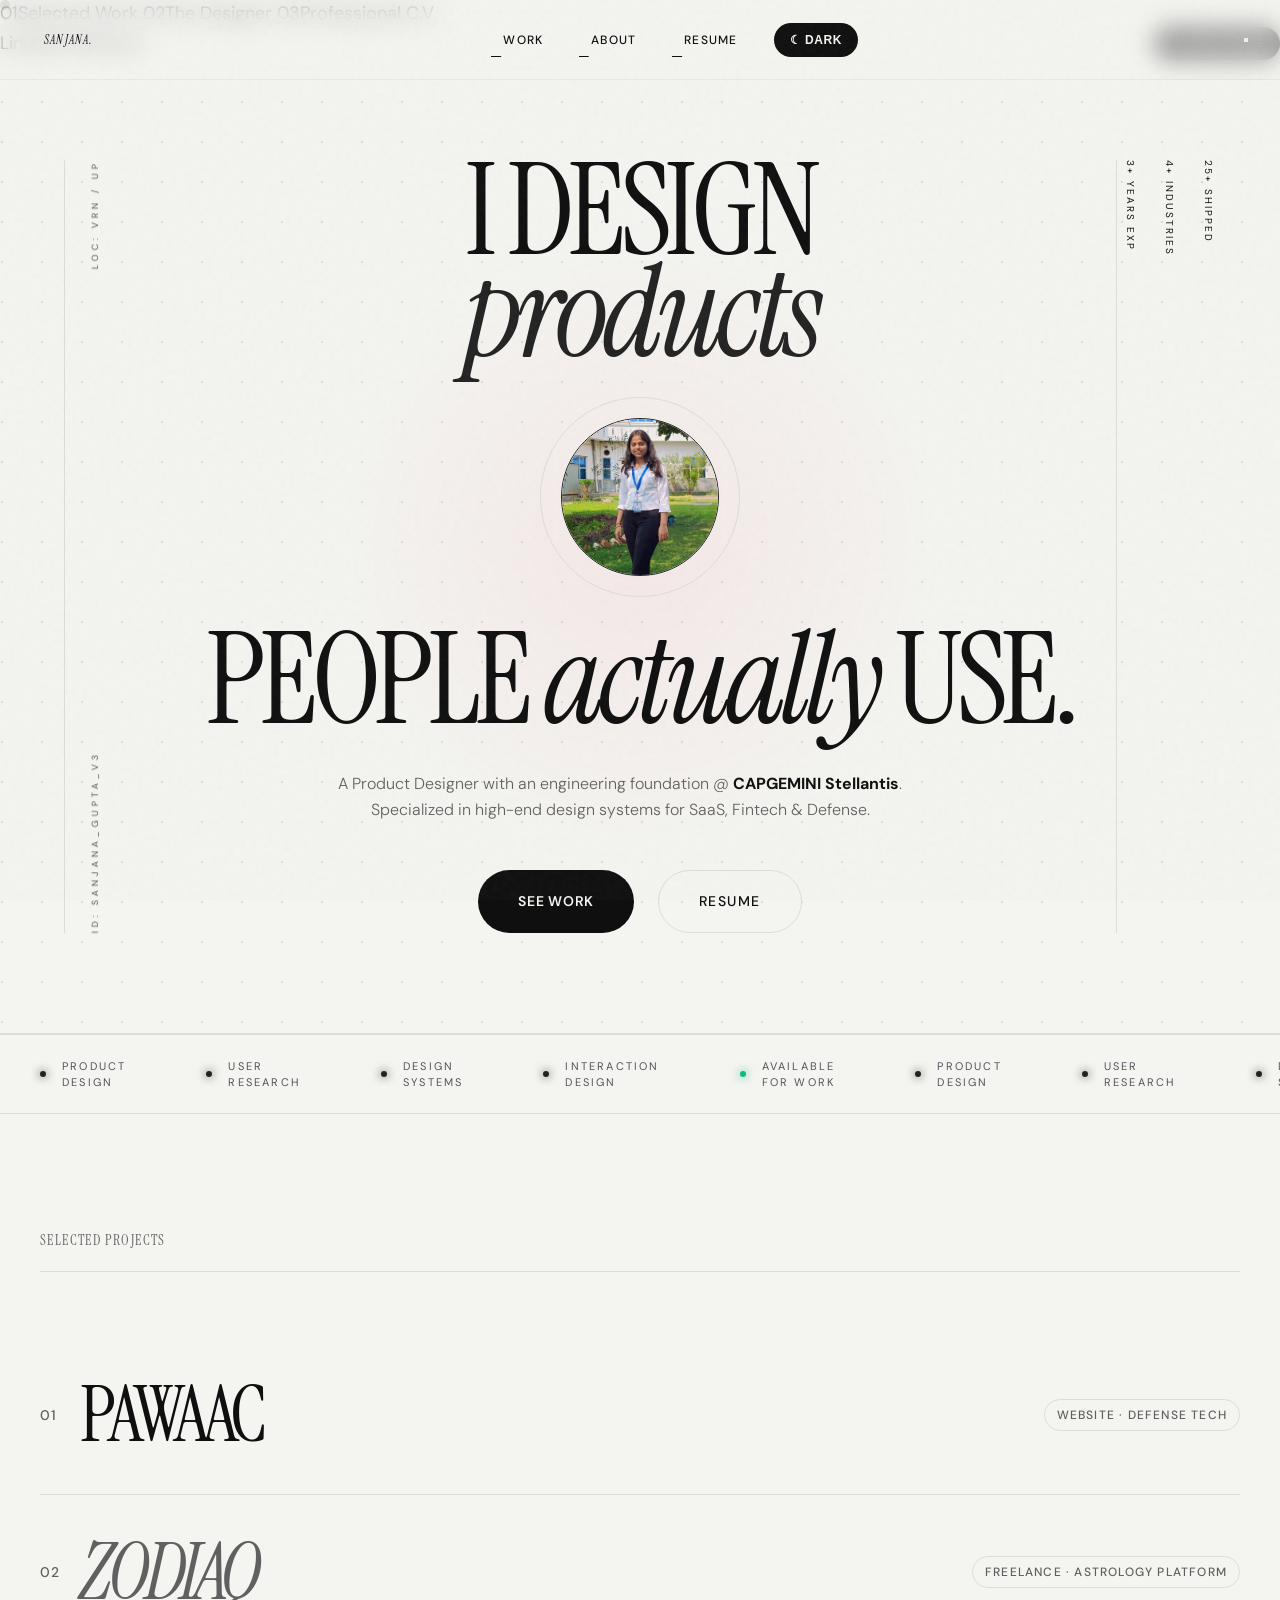
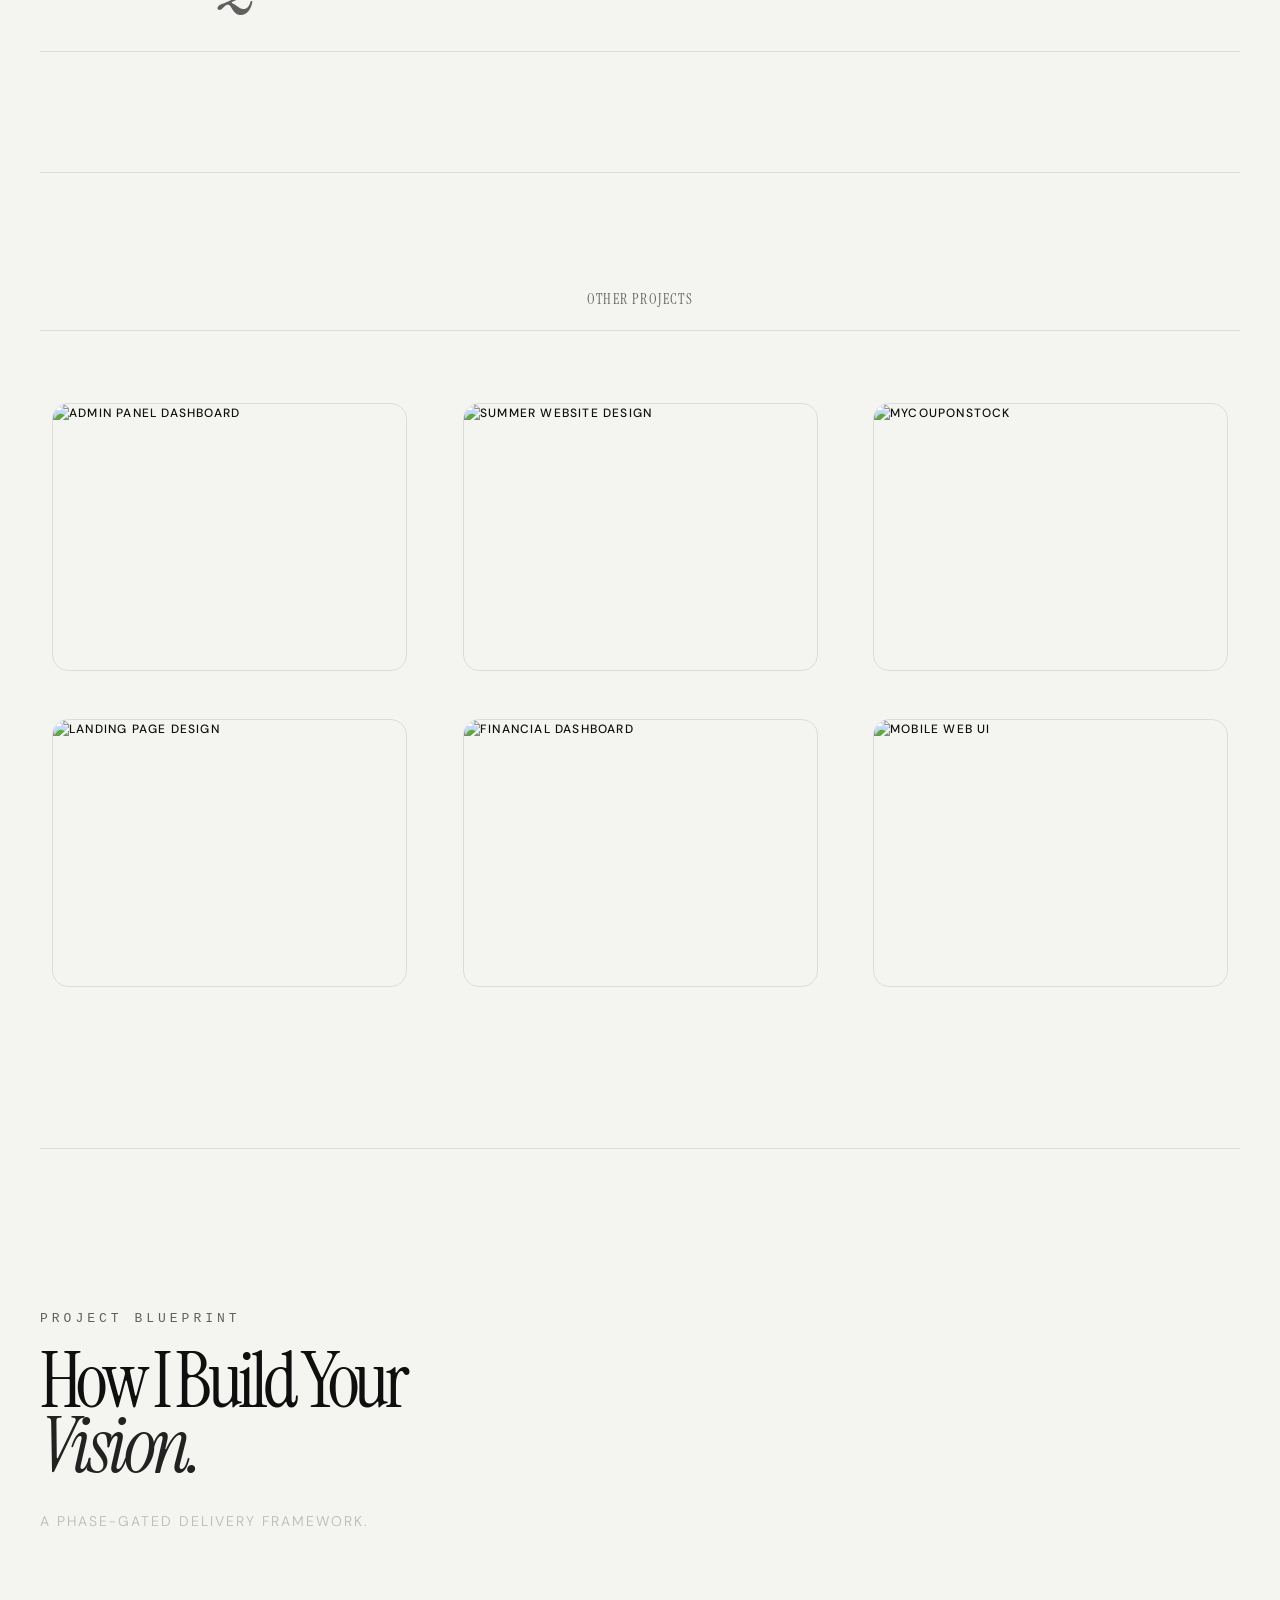
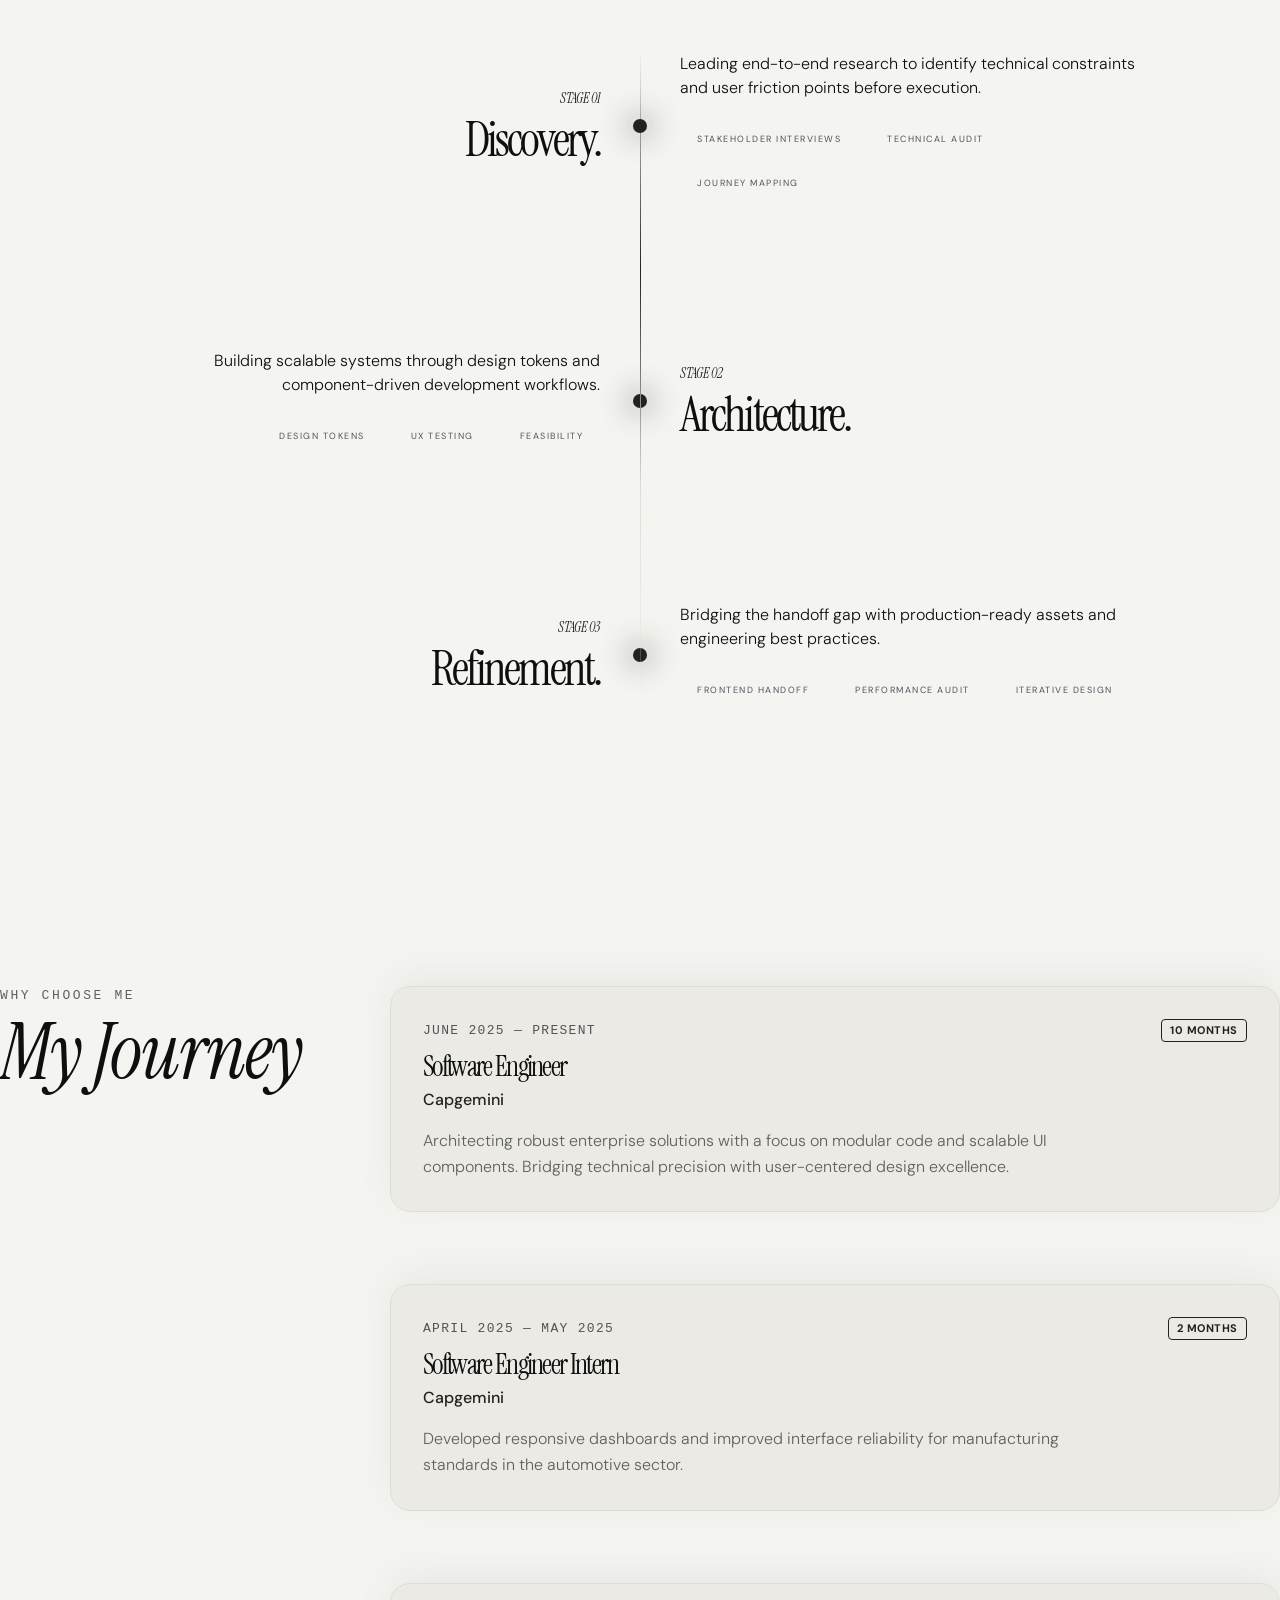
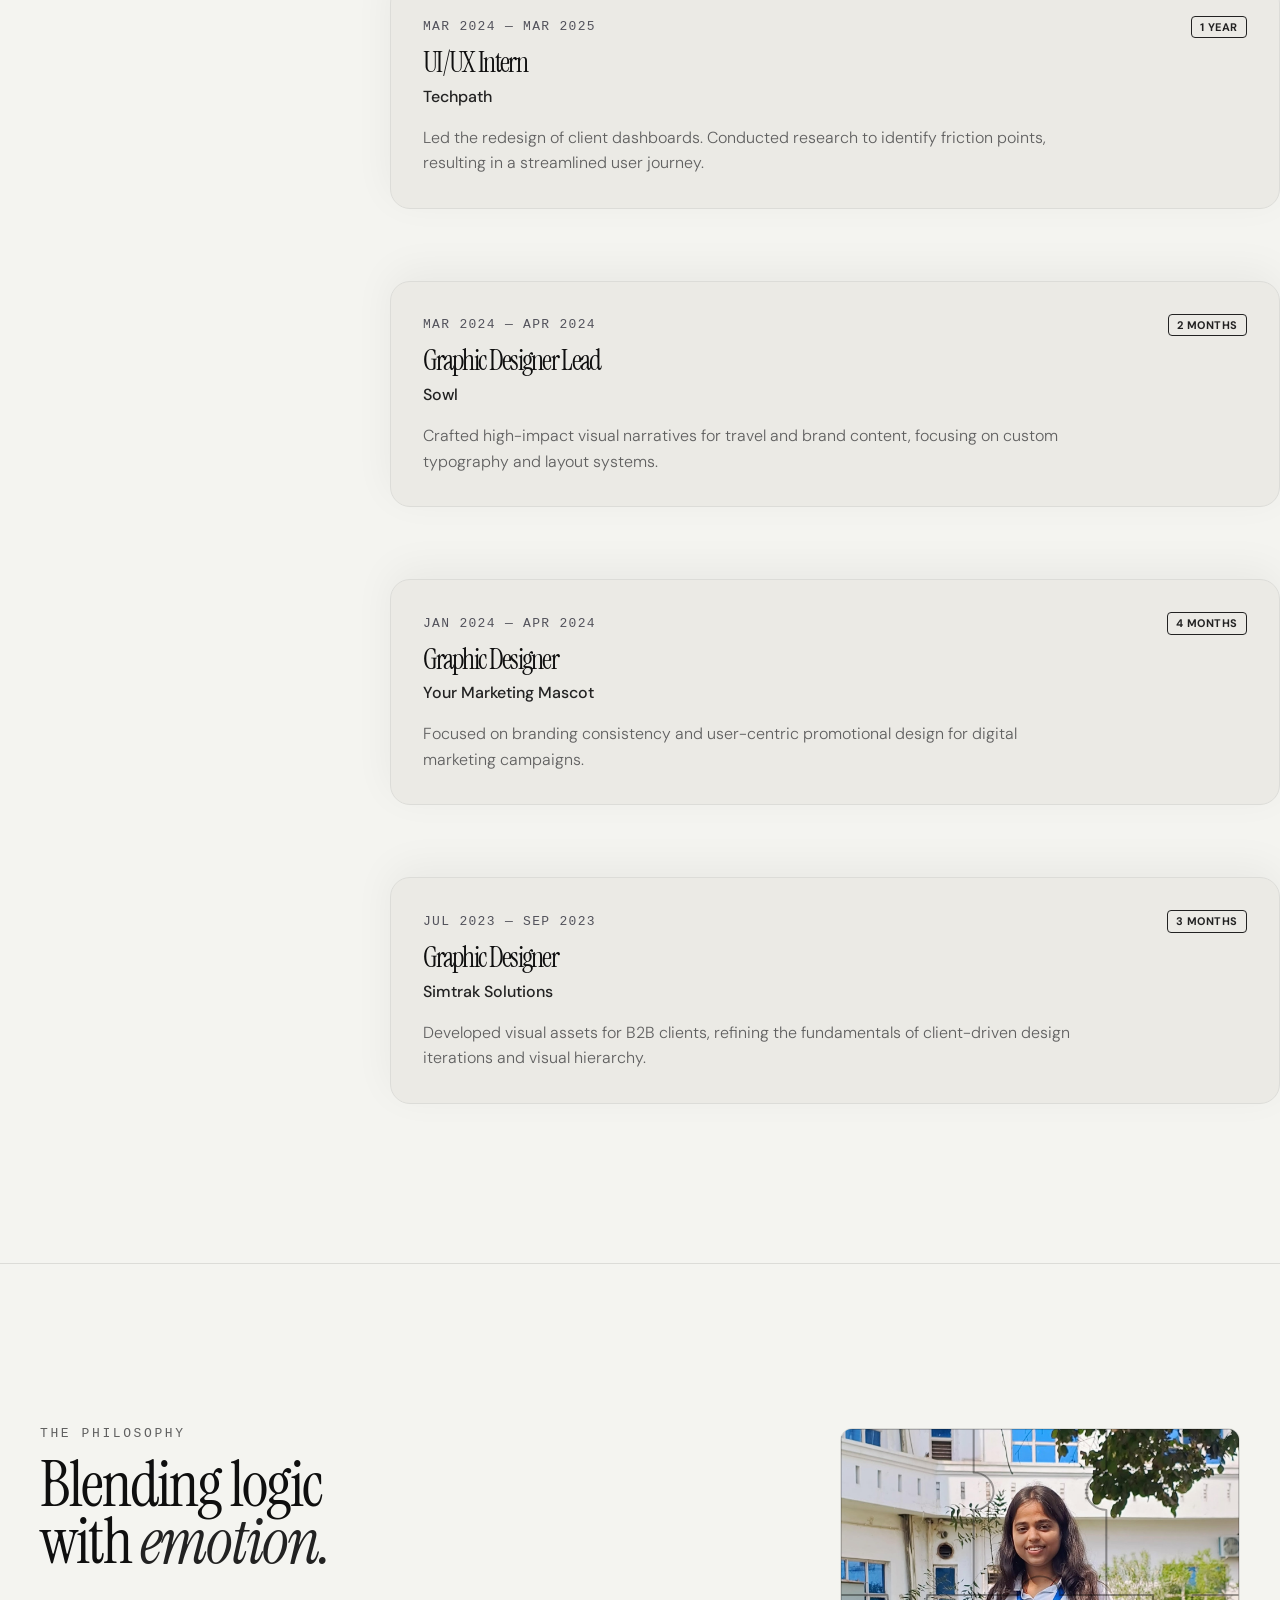
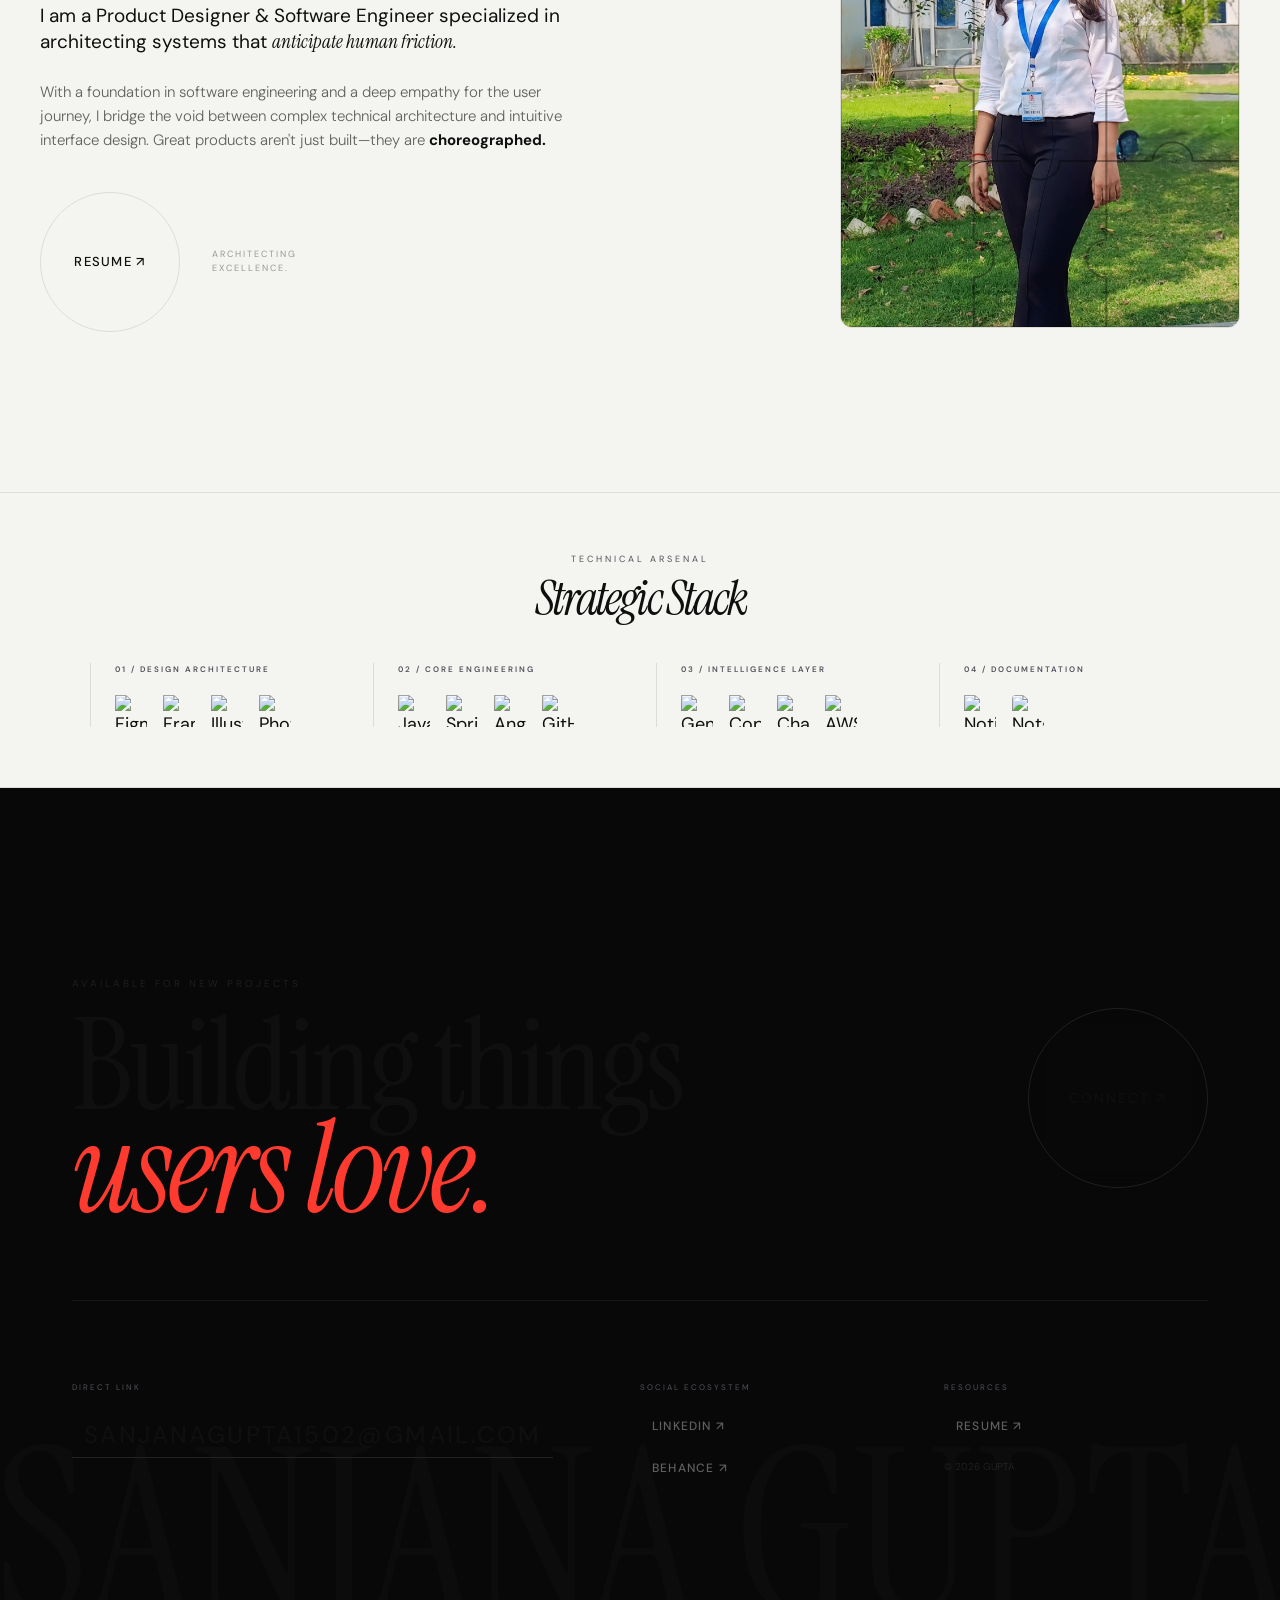
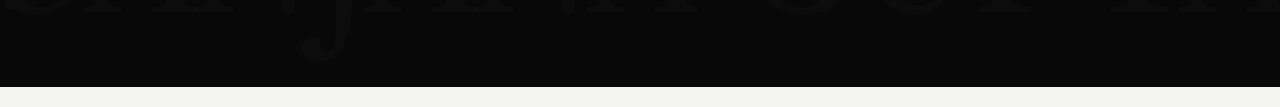
==== OneDrive/Documents/Portfolio/index.html @ 9a60f5fe "feat: ultra-premium mobile nav with circular toggle and indexed editorial links" ====
<!DOCTYPE html>
<html lang="en">
<head>
    <meta charset="UTF-8">
    <meta name="viewport" content="width=device-width, initial-scale=1.0">
    <meta name="description" content="Sanjana Gupta — UI/UX Designer with engineering roots. Building human-centered products across SaaS, Fintech, Defense & Consumer platforms. B.Tech CS, Software Engineer @ Capgemini.">
    <title>Sanjana Gupta — Product Designer & UX Engineer</title>
    
    <!-- Fonts -->
    <link rel="preconnect" href="https://fonts.googleapis.com">
    <link rel="preconnect" href="https://fonts.gstatic.com" crossorigin>
    <link href="https://fonts.googleapis.com/css2?family=Instrument+Serif:ital@0;1&family=DM+Sans:wght@300;400;500;600&display=swap" rel="stylesheet">
    
    <!-- CSS Modules -->
    <link rel="stylesheet" href="css/variables.css" />
    <link rel="stylesheet" href="css/base.css" />
    <link rel="stylesheet" href="css/animations.css" />
    <link rel="stylesheet" href="css/components.css" />
    <link rel="stylesheet" href="css/carousel.css" />
    <link rel="stylesheet" href="css/masonry.css" />
    
    <!-- WCAG 2.2 Global Compliance Architecture -->
    <style>
        /* AA Color Contrast Minimums */
        :root {
            --text-muted: #a1a1aa !important; /* Upgraded for 4.5:1 contrast vs dark */
        }
        [data-theme="light"] {
            --text-muted: #52525b !important; /* Upgraded for 4.5:1 contrast vs light */
        }
        
        /* Global Keyboard Navigation Visibility */
        a:focus-visible, button:focus-visible, input:focus-visible, [tabindex]:focus-visible {
            outline: 2px solid var(--text-primary) !important;
            outline-offset: 4px !important;
            border-radius: 4px;
        }
        
        /* Skip Link for Screen Readers / Motor Impaired users */
        .skip-to-content {
            position: absolute;
            top: -100px;
            left: 20px;
            background: var(--text-primary);
            color: var(--bg-primary);
            padding: 12px 24px;
            font-weight: 600;
            z-index: 999999;
            border-radius: 4px;
            text-decoration: none;
            transition: top 0.2s ease;
        }
        .skip-to-content:focus {
            top: 20px;
        }

        /* Vestibular Accessibility (Reduced Motion) */
        @media (prefers-reduced-motion: reduce) {
            *, ::before, ::after {
                animation-duration: 0.01ms !important;
                animation-iteration-count: 1 !important;
                transition-duration: 0.01ms !important;
                scroll-behavior: auto !important;
            }
            .hover-zoom, .magnetic { transform: none !important; }
            .cursor-dot { display: none !important; }
            
            /* Immediately execute entry animations */
            .reveal, .reveal.is-inview { opacity: 1 !important; transform: none !important; }
            .jig-piece { fill-opacity: 0 !important; }
        }
    </style>
    <!-- Theme Guard: Prevent Flash of Incorrect Theme -->
    <script>
        (function() {
            const savedTheme = localStorage.getItem('portfolio-theme') || (window.matchMedia('(prefers-color-scheme: dark)').matches ? 'dark' : 'light');
            document.documentElement.setAttribute('data-theme', savedTheme);
        })();
    </script>
    <style>
        /* ----------------------------------------------------
           GLOBAL & MOBILE RESPONSIVENESS OVERRIDES
           Resolves critical grid constraints & overflows
        ---------------------------------------------------- */
        html, body {
            overflow-x: clip !important; /* 'clip' structurally prevents horizontal scrolling WITHOUT breaking position:sticky! */
            width: 100% !important;
            position: relative;
        }

        /* Essential Utility Overrides */
        .btn-circle { white-space: nowrap !important; } /* Force CONNECT arrow to stay inline */
        
        @media (max-width: 900px) {
            /* 0. Universal Container Padding Recovery (Prevents flush edge-sticking) */
            .container { padding-left: 20px !important; padding-right: 20px !important; width: 100% !important; max-width: 100% !important; }

            /* Essential Mobile Utility Overrides */
            a[href^="mailto:"] { word-break: break-all !important; font-size: clamp(16px, 6vw, 4rem) !important; } /* Stop email string from bleeding only on mobile */

            /* 1. Global Navigation (Mobile Reimagining) */
            .nav { padding: 0 20px !important; }
            .desktop-only { display: none !important; } /* Hide normal links */
            .nav__mobile-toggle { 
                display: flex !important;
                flex-direction: column;
                justify-content: center;
                align-items: center;
                gap: 5px;
                width: 44px; /* Larger hit area */
                height: 44px;
                background: var(--bg-secondary);
                border: 1px solid var(--border); /* Visual button feel */
                border-radius: 50%;
                z-index: 1001;
                cursor: pointer;
                transition: all 0.3s ease;
            }
            .nav__mobile-toggle .line {
                width: 18px;
                height: 1.5px;
                background: var(--text-primary);
                transition: all 0.4s var(--ease-slow);
            }
            .is-nav-open .nav__mobile-toggle .line-1 { transform: translateY(3.5px) rotate(45deg); }
            .is-nav-open .nav__mobile-toggle .line-2 { transform: translateY(-3.5px) rotate(-45deg); }

            /* Modern Drawer Overlay Refinement */
            .nav-overlay {
                position: fixed;
                inset: 0;
                background: var(--bg-primary);
                backdrop-filter: blur(30px);
                -webkit-backdrop-filter: blur(30px);
                z-index: 1000;
                display: flex;
                flex-direction: column;
                transform: translateX(100%);
                transition: transform 0.6s var(--ease-slow);
                overflow: hidden;
                padding: 100px 40px;
            }
            .is-nav-open .nav-overlay { transform: translateX(0); }
            
            .nav-overlay__content {
                display: flex;
                flex-direction: column;
                align-items: flex-start; /* Left-aligned for premium 'index' feel */
                gap: 32px;
                opacity: 0;
                transform: translateX(40px);
                transition: all 0.6s var(--ease-out) 0.3s;
                width: 100%;
            }
            .is-nav-open .nav-overlay__content { opacity: 1; transform: translateX(0); }

            .nav-overlay__link {
                font-family: var(--jakarta);
                font-size: 32px;
                font-weight: 600;
                color: var(--text-primary);
                text-decoration: none;
                line-height: 1.2;
                letter-spacing: -1px;
                display: flex;
                align-items: baseline;
                gap: 16px;
                transition: opacity 0.3s ease;
            }
            .nav-overlay__link span {
                font-family: var(--instrument);
                font-style: italic;
                font-size: 14px;
                color: var(--accent);
                opacity: 0.6;
            }
            .nav-overlay__link:active { opacity: 0.6; }

            .nav-overlay__footer {
                margin-top: auto;
                width: 100%;
                padding-top: 40px;
                border-top: 1px solid var(--border);
                display: flex;
                flex-direction: column;
                gap: 32px;
            }
            .theme-btn--mobile {
                padding: 12px 24px;
                border: 1px solid var(--border);
                border-radius: 99px;
                background: var(--bg-secondary);
                font-size: 14px;
                text-transform: uppercase;
                letter-spacing: 2px;
                color: var(--text-primary);
                cursor: pointer;
            }
            .nav-overlay__socials {
                display: flex;
                gap: 20px;
                font-size: 11px;
                text-transform: uppercase;
                letter-spacing: 1px;
                opacity: 0.6;
            }
            
            /* 2. Hero Structural Fixes */
            .hero > .container {
                grid-template-columns: 1fr !important; /* Force single column */
                gap: 20px !important;
                padding-top: 40px !important;
            }
            .hero > .container > .hero-rail-left,
            .hero > .container > div:first-child,
            .hero > .container > div:last-child {
                display: none !important; /* Hide decorative vertical rails */
            }
            
            /* 3. Typography Clashing Fixes */
            .hero h1 {
                letter-spacing: -2px !important;
                line-height: 0.9 !important;
            }
            .work-row__title {
                font-size: clamp(42px, 12vw, 72px) !important;
                letter-spacing: -2px !important;
                line-height: 0.9 !important;
            }
            .work-row__num {
                font-size: 14px !important;
                margin-bottom: 8px;
                display: block;
            }
            
            /* 4. Action Button Stacking */
            .hero-actions {
                flex-direction: column !important;
                align-items: center !important;
                gap: 16px !important;
            }
            .hero-actions a {
                width: 100%;
                max-width: 350px;
                text-align: center;
            }

            /* 5. Process Blueprint (Left-Aligned Mobile Animation Timeline) */
            .node-row {
                grid-template-columns: 1fr !important;
                gap: 16px !important;
                text-align: left !important;
                margin-bottom: 80px !important;
                padding-left: 32px !important; /* Space for the vertical line */
                position: relative;
            }
            .node-label, .node-info {
                text-align: left !important;
                transform: translateX(40px) !important; /* Start shift left for fade-in */
                opacity: 0 !important;
                transition: transform 1s var(--ease-out) 0.2s, opacity 1s var(--ease-out) 0.2s !important;
            }
            .node-row.is-inview .node-label, 
            .node-row.is-inview .node-info {
                transform: translateX(0) !important;
                opacity: 1 !important;
            }
            .node-info > div { justify-content: flex-start !important; }
            .spine-draw {
                display: block !important;
                left: 0 !important;
                transform: none !important;
            }
            .node-dot-housed {
                display: block !important;
                left: 0 !important;
                transform: translate(-50%, -50%) scale(0) !important;
                transition: transform 0.8s cubic-bezier(0.175, 0.885, 0.32, 1.275) 0.1s !important;
            }
            .node-row.is-inview .node-dot-housed {
                transform: translate(-50%, -50%) scale(1) !important;
            }

            /* 8. Selected Projects (Touch Availability) */
            .work-row {
                flex-direction: column !important;
                align-items: flex-start !important;
                padding: 40px 0 !important;
                gap: 32px !important;
                overflow: visible !important;
            }
            .work-row__info { 
                width: 100% !important; 
                flex: none !important;
                flex-direction: column !important;
                align-items: flex-start !important;
                gap: 12px !important;
            }
            .work-row__image {
                position: relative !important;
                top: 0 !important; 
                left: 0 !important;
                transform: none !important;
                width: 100% !important;
                height: 240px !important; /* Fixed height for consistent mobile look */
                aspect-ratio: 16/9 !important;
                opacity: 1 !important;
                visibility: visible !important;
                border: 1px solid var(--border);
                margin-top: 20px;
            }
            .work-row__image img {
                 width: 100% !important;
                 height: 100% !important;
                 object-fit: cover !important;
            }
            .work-row__tag {
                width: fit-content !important;
                margin-top: 8px;
            }

            /* 6. About Section */
            #about > div > div {
                grid-template-columns: 1fr !important; /* Stack text above puzzle */
                gap: 40px !important;
                text-align: center !important;
            }
            .about-text-group { margin: 0 auto !important; }
            .about-text-group > div { justify-content: center !important; }

            /* 7. Footer Architecture Collapse */
            .footer-reimagined > div {
                grid-template-rows: auto auto !important;
                padding: 60px 20px !important;
            }
            .footer-reimagined > div > div:first-child {
                flex-direction: column !important;
                align-items: flex-start !important;
                gap: 40px;
                padding-bottom: 40px !important;
            }
            .footer-hero { max-width: 100% !important; }
            .footer-reimagined > div > div:nth-child(2) {
                grid-template-columns: 1fr !important; /* Stack footer links vertically */
                gap: 40px !important;
            }

            /* 9. Strategic Stack Centering */
            .weightless-category {
                align-items: center !important;
                text-align: center !important;
                border-left: none !important;
                border-top: 1px solid var(--border);
                padding: 40px 0 !important;
            }
            .weightless-category > div[style*="font-size: 8px"] {
                margin-bottom: 24px !important;
            }
            .weightless-category .flex {
                justify-content: center !important;
                flex-wrap: wrap !important;
            }
        }
    </style>
</head>
<body>

    <!-- WCAG Screen Reader Anchor -->
    <a href="#main-content" class="skip-to-content">Skip to Main Content</a>    <!-- Loading Screen -->
    <div class="loader" id="loader">
        <span id="loaderText">SANJANA...</span>
    </div>

    <!-- Magnetic Glowing Cursor -->
    <div class="cursor-dot" id="cursorDot"></div>

    <!-- Navigation -->
    <nav class="nav" id="mainNav">
        <a href="/" class="nav__logo magnetic">Sanjana.</a>
        
        <!-- Desktop Links (Hidden on Mobile) -->
        <div class="nav__links desktop-only">
            <a href="#work" class="nav__link magnetic hoverable">Work</a>
            <a href="#about" class="nav__link magnetic hoverable">About</a>
            <a href="https://drive.google.com/file/d/1_UlnaPvmlF-WjHcZ0Hj5qMyaHlZNzmox/view?usp=drive_link" target="_blank" class="nav__link magnetic hoverable">Resume</a>
            <button class="theme-btn magnetic hoverable" id="themeToggle" aria-label="Toggle Theme">
                <span id="themeLabel">☾ Dark</span>
            </button>
        </div>

        <!-- Mobile Toggle (Visible only on Mobile) -->
        <button class="nav__mobile-toggle" id="mobileMenuToggle" aria-label="Toggle Menu">
            <span class="line line-1"></span>
            <span class="line line-2"></span>
        </button>
    </nav>

    <!-- Full-Screen Mobile Menu Overlay -->
    <div class="nav-overlay" id="mobileMenuOverlay">
        <div class="nav-overlay__content">
            <a href="#work" class="nav-overlay__link"><span>01</span>Selected Work</a>
            <a href="#about" class="nav-overlay__link"><span>02</span>The Designer</a>
            <a href="https://drive.google.com/file/d/1_UlnaPvmlF-WjHcZ0Hj5qMyaHlZNzmox/view?usp=drive_link" target="_blank" class="nav-overlay__link"><span>03</span>Professional C.V.</a>
            
            <div class="nav-overlay__footer">
                <div style="display: flex; justify-content: space-between; align-items: center; width: 100%;">
                    <div class="nav-overlay__socials">
                        <a href="https://www.linkedin.com/in/sanjana-gupta-187995230/" target="_blank">LinkedIn</a>
                        <a href="https://behance.net/sanjanagupta18" target="_blank">Behance</a>
                    </div>
                    <button class="theme-btn theme-btn--mobile" id="themeToggleMobile">
                        <span id="themeLabelMobile" style="font-size: 11px;">☾ Dark Theme</span>
                    </button>
                </div>
            </div>
        </div>
    </div>
    <main id="main-content" role="main">
        <!-- Reimagined Hero: The Kinetic Identity Hub -->
        <header class="hero" style="padding: 100px 0; min-height: 100vh; display: flex; align-items: center; position: relative; border-bottom: 1px solid var(--border); overflow: hidden;" aria-label="Professional Introduction">
            
            <!-- Global SVG Circuit Decoration -->
            <svg style="position: absolute; inset: 0; width: 100%; height: 100%; pointer-events: none; opacity: 0.1;" viewBox="0 0 1000 1000" preserveAspectRatio="none">
                <line x1="100" y1="0" x2="100" y2="1000" stroke="white" stroke-width="0.5" stroke-dasharray="10 10" />
                <line x1="0" y1="500" x2="1000" y2="500" stroke="white" stroke-width="0.5" stroke-dasharray="10 10" />
                <circle cx="500" cy="500" r="300" stroke="white" stroke-width="1" fill="none" opacity="0.3" />
            </svg>

            <div class="container" style="display: grid; grid-template-columns: 100px 1fr 100px; gap: 40px; align-items: center; position: relative; z-index: 2;">
                
                <!-- Left Rail: Vertical Serial Data -->
                <div class="reveal" style="writing-mode: vertical-rl; transform: rotate(180deg); display: flex; justify-content: space-between; height: 100%; border-right: 1px solid var(--border); padding-right: 24px;">
                    <span style="font-size: 9px; text-transform: uppercase; letter-spacing: 4px; opacity: 0.7;">ID: SANJANA_GUPTA_V3</span>
                    <span style="font-size: 9px; text-transform: uppercase; letter-spacing: 4px; opacity: 0.7;">LOC: VRN / UP</span>
                </div>

                <!-- Center: Multi-Layered Identity Core -->
                <div class="hero-center" style="position: relative; text-align: center;">
                    <div class="reveal" style="margin-bottom: 32px;">
                        <h1 style="font-family: var(--font-display); font-size: clamp(3rem, 10vw, 9rem); line-height: 0.8; letter-spacing: -6px; color: var(--text-primary); margin: 0; text-transform: uppercase;">
                            I DESIGN <br> 
                            <i style="font-family: 'Instrument Serif', serif; font-style: italic; color: var(--accent); text-transform: lowercase;">products</i>
                        </h1>
                    </div>

                    <!-- The Identity Hub (Small Centerpiece) -->
                    <div class="reveal zoom-in" style="width: 200px; height: 200px; margin: 0 auto 32px; position: relative; padding: 20px; border: 1px solid var(--border); border-radius: 50%; display: flex; align-items: center; justify-content: center; background: rgba(255,255,255,0.01); backdrop-filter: blur(10px);">
                        <div style="width: 100%; height: 100%; border-radius: 50%; overflow: hidden; position: relative; border: 1px solid var(--accent);">
                            <img src="assets/profile.jpg" alt="Sanjana Gupta" style="width: 100%; height: 100%; object-fit: cover;">
                        </div>
                    </div>

                    <div class="reveal" style="margin-top: 32px;">
                        <h1 style="font-family: var(--font-display); font-size: clamp(3rem, 10vw, 9rem); line-height: 0.8; letter-spacing: -6px; color: var(--text-primary); margin: 0; text-transform: uppercase;">
                            PEOPLE <i style="font-family: 'Instrument Serif', serif; font-style: italic; color: var(--text-primary); text-transform: lowercase;">actually</i> USE.
                        </h1>
                    </div>

                    <div style="max-width: 700px; margin: 40px auto;" class="reveal fade-up">
                        <p style="font-size: 16px; color: var(--text-secondary); line-height: 1.6;">
                            A Product Designer with an engineering foundation @ <strong style="color: var(--text-primary);">CAPGEMINI Stellantis</strong>.<br>
                            Specialized in high-end design systems for SaaS, Fintech & Defense.
                        </p>
                    </div>

                    <div class="hero-actions" style="display: flex; gap: 24px; justify-content: center; margin-top: 48px;">
                        <a href="#work" class="btn-primary magnetic hoverable" style="padding: 20px 40px; border-radius: 99px;">SEE WORK</a>
                        <a href="https://drive.google.com/file/d/1_UlnaPvmlF-WjHcZ0Hj5qMyaHlZNzmox/view?usp=drive_link" target="_blank" class="btn-secondary magnetic hoverable" style="padding: 20px 40px; border-radius: 99px;">RESUME</a>
                    </div>
                </div>

                <!-- Right Rail: Dynamic Metrics -->
                <div class="reveal" style="writing-mode: vertical-rl; display: flex; justify-content: space-between; height: 100%; border-left: 1px solid var(--border); padding-left: 24px;">
                    <div style="display: flex; flex-direction: column; gap: 24px;">
                        <span style="font-size: 10px; text-transform: uppercase; letter-spacing: 2px;">25+ SHIPPED</span>
                        <span style="font-size: 10px; text-transform: uppercase; letter-spacing: 2px;">4+ INDUSTRIES</span>
                        <span style="font-size: 10px; text-transform: uppercase; letter-spacing: 2px;">3+ YEARS EXP</span>
                    </div>
                </div>
            </div>
        </header>

        <!-- Dynamic Status Strip -->
        <div class="status-strip reveal" aria-label="Professional Status and Focus Areas">
            <div class="status-strip__track">
                <div class="status-item"><span></span> PRODUCT DESIGN</div>
                <div class="status-item"><span></span> USER RESEARCH</div>
                <div class="status-item"><span></span> DESIGN SYSTEMS</div>
                <div class="status-item"><span></span> INTERACTION DESIGN</div>
                <div class="status-item status-item--available"><span></span> AVAILABLE FOR WORK</div>
                <div class="status-item"><span></span> PRODUCT DESIGN</div>
                <div class="status-item"><span></span> USER RESEARCH</div>
                <div class="status-item"><span></span> DESIGN SYSTEMS</div>
                <div class="status-item"><span></span> INTERACTION DESIGN</div>
                <div class="status-item status-item--available"><span></span> AVAILABLE FOR WORK</div>
            </div>
        </div>

        <!-- Elegant Work List -->
        <section id="work" class="work-list container" style="padding: 120px 0;">
            <h2 class="work-list__header reveal">Selected Projects</h2>
            
            <div class="work-list__items">
                <!-- Project 01 -->
                <a href="case-study-pawaac.html" class="work-row reveal magnetic hoverable">
                    <div class="work-row__info">
                        <span class="work-row__num">01</span>
                        <h2 class="work-row__title">PAWAAC</h2>
                        <span class="work-row__tag">Website · Defense Tech</span>
                    </div>
                    <div class="work-row__image">
                        <img src="assets/pawaac_hero.png" alt="Sentrivion UI" style="object-position: top left;">
                    </div>
                </a>

                <!-- Project 02 -->
                <a href="case-study-zodiaq.html" class="work-row reveal magnetic hoverable">
                    <div class="work-row__info">
                        <span class="work-row__num">02</span>
                        <h2 class="work-row__title"><em>Zodiaq</em></h2>
                        <span class="work-row__tag">Freelance · Astrology Platform</span>
                    </div>
                    <div class="work-row__image">
                        <img src="assets/f8d8ff226152971.6829e037ab714.webp" alt="Zodiaq UI">
                    </div>
                </a>

            </div>

            <!-- Other Projects from Behance -->
            <section class="work-list__other-projects-masonry reveal" style="margin-top: 120px; padding-top: 80px; border-top: 1px solid var(--border);">
                <div class="masonry-intro" style="margin-bottom: 40px;">
                    <h3 class="work-list__header" style="margin-top:2.5rem;">Other Projects</h3>
                </div>
                <div class="masonry-grid" id="otherProjectsMasonry">
                    <!-- Admin Panel Dashboard -->
                    <a href="https://www.behance.net/gallery/221916723/Admin-Panel-Dashboard" target="_blank" class="flip-reveal-card reveal magnetic hoverable">
                        <div class="flip-reveal-inner">
                            <div class="flip-reveal-back">
                                <h3>Admin Panel Dashboard</h3>
                            </div>
                            <div class="flip-reveal-front">
                                <img src="https://mir-s3-cdn-cf.behance.net/projects/max_808_webp/0c560c221916723.Y3JvcCwxNjE2LDEyNjQsMCww.png" alt="Admin Panel Dashboard">
                            </div>
                        </div>
                    </a>
                    <!-- Summer Training Website -->
                    <a href="https://www.behance.net/gallery/211928645/Summer-Training-Website" target="_blank" class="flip-reveal-card reveal magnetic hoverable">
                        <div class="flip-reveal-inner">
                            <div class="flip-reveal-back">
                                <h3>Summer Website Design</h3>
                            </div>
                            <div class="flip-reveal-front">
                                <img src="https://mir-s3-cdn-cf.behance.net/projects/max_808_webp/4249ab211928645.Y3JvcCw4MDgsNjMyLDAsMA.png" alt="Summer Website Design">
                            </div>
                        </div>
                    </a>
                    <!-- MyCouponStock -->
                    <a href="https://www.behance.net/gallery/212603959/ReDesigning-MyCouponStock-A-Quick-Case-Study" target="_blank" class="flip-reveal-card reveal magnetic hoverable">
                        <div class="flip-reveal-inner">
                            <div class="flip-reveal-back">
                                <h3>MyCouponStock Redesign</h3>
                            </div>
                            <div class="flip-reveal-front">
                                <img src="https://mir-s3-cdn-cf.behance.net/projects/max_808_webp/472816212603959.Y3JvcCwxNzQwLDEzNjEsMTUwLDQz.png" alt="MyCouponStock">
                            </div>
                        </div>
                    </a>
                    <!-- Landing Page Design -->
                    <a href="https://www.behance.net/gallery/212077853/Landing-Page-Design" target="_blank" class="flip-reveal-card reveal magnetic hoverable">
                        <div class="flip-reveal-inner">
                            <div class="flip-reveal-back">
                                <h3>Landing Page Design</h3>
                            </div>
                            <div class="flip-reveal-front">
                                <img src="https://mir-s3-cdn-cf.behance.net/projects/max_808_webp/8debd5212077853.Y3JvcCwyMjc3LDE3ODEsMCw2Nw.png" alt="Landing Page Design">
                            </div>
                        </div>
                    </a>
                    <!-- Financial Planning Dashboard -->
                    <a href="https://www.behance.net/gallery/212007229/Financial-Planning-Dashboard" target="_blank" class="flip-reveal-card reveal magnetic hoverable">
                        <div class="flip-reveal-inner">
                            <div class="flip-reveal-back">
                                <h3>Financial Dashboard</h3>
                            </div>
                            <div class="flip-reveal-front">
                                <img src="https://mir-s3-cdn-cf.behance.net/projects/max_808_webp/c4a8ab212007229.Y3JvcCwxNzkxLDE0MDAsMCww.png" alt="Financial Dashboard">
                            </div>
                        </div>
                    </a>
                    <!-- Mobile Web UI -->
                    <a href="https://www.behance.net/gallery/211917417/Mobile-Web-UI" target="_blank" class="flip-reveal-card reveal magnetic hoverable">
                        <div class="flip-reveal-inner">
                            <div class="flip-reveal-back">
                                <h3>Mobile Web UI</h3>
                            </div>
                            <div class="flip-reveal-front">
                                <img src="https://mir-s3-cdn-cf.behance.net/projects/max_808_webp/c1b67f211917417.Y3JvcCwxNDQwLDExMjYsMCww.png" alt="Mobile Web UI">
                            </div>
                        </div>
                    </a>
                </div>
            </section>
        </section>

        <!-- Process Section: Strategic Project Blueprint (Advanced Motion Edition) -->
        <section id="process" class="process container reveal" style="padding: 160px 0; border-top: 1px solid var(--border); position: relative; overflow: hidden;">
            <div style="margin-bottom: 120px;" class="reveal fade-up">
                <span class="hero__overhead" style="margin-bottom: 20px; display: block; letter-spacing: 4px;">PROJECT BLUEPRINT</span>
                <h2 style="font-family: var(--font-display); font-size: clamp(2.5rem, 6vw, 5rem); line-height: 0.85; color: var(--text-primary);">How I Build Your <br> <i style="color: var(--accent); font-family: 'Instrument Serif', serif; font-style: italic;">Vision.</i></h2>
                <p style="margin-top: 32px; font-size: 14px; text-transform: uppercase; letter-spacing: 2px; opacity: 0.4;">A Phase-Gated Delivery Framework.</p>
            </div>

            <div class="process-node-flow" style="position: relative; max-width: 1000px; margin: 0 auto;">
                <!-- Self-Drawing Spine -->
                <div class="reveal spine-draw" style="position: absolute; left: 50%; top: 0; bottom: 0; width: 1px; background: linear-gradient(to bottom, transparent, var(--accent), var(--border), transparent); transform: translateX(-50%); z-index: 1;"></div>

                <!-- Stage 01: Discovery -->
                <div class="reveal node-row" style="display: grid; grid-template-columns: 1fr 1fr; gap: 80px; align-items: center; margin-bottom: 150px; position: relative; transition: all 1s var(--ease-out);">
                    <div class="node-label" style="text-align: right; transform: translateX(-40px); opacity: 0; transition: all 1s var(--ease-out) 0.2s;">
                        <span style="font-family: 'Instrument Serif', serif; font-size: 14px; font-style: italic; color: var(--accent); display: block; margin-bottom: 8px;">STAGE 01</span>
                        <h3 style="font-family: var(--font-display); font-size: 48px; color: var(--text-primary); margin-bottom: 0;">Discovery.</h3>
                    </div>
                    
                    <div class="node-dot-housed" style="position: absolute; left: 50%; transform: translate(-50%, -50%) scale(0); transition: transform 0.8s cubic-bezier(0.175, 0.885, 0.32, 1.275) 0.1s; top: 50%; z-index: 2;">
                        <div style="width: 14px; height: 14px; background: var(--accent); border-radius: 50%; box-shadow: 0 0 30px var(--accent); animation: pulse-dot 2s infinite;"></div>
                    </div>
                    
                    <div class="node-info" style="transform: translateX(40px); opacity: 0; transition: all 1s var(--ease-out) 0.4s;">
                        <p style="font-size: 16px; color: var(--text-primary); margin-bottom: 24px; line-height: 1.5;">Leading end-to-end research to identify technical constraints and user friction points before execution.</p>
                        <div style="display: flex; flex-wrap: wrap; gap: 12px;">
                            <span class="mini-tag" style="font-size: 9px; text-transform: uppercase; letter-spacing: 1.5px; border: 1px solid rgba(255,255,255,0.05); padding: 8px 16px; border-radius: 99px; color: var(--text-muted); background: rgba(255,255,255,0.01); transform: translateY(10px); opacity: 0; transition: all 0.5s ease 0.6s;">Stakeholder Interviews</span>
                            <span class="mini-tag" style="font-size: 9px; text-transform: uppercase; letter-spacing: 1.5px; border: 1px solid rgba(255,255,255,0.05); padding: 8px 16px; border-radius: 99px; color: var(--text-muted); background: rgba(255,255,255,0.01); transform: translateY(10px); opacity: 0; transition: all 0.5s ease 0.7s;">Technical Audit</span>
                            <span class="mini-tag" style="font-size: 9px; text-transform: uppercase; letter-spacing: 1.5px; border: 1px solid rgba(255,255,255,0.05); padding: 8px 16px; border-radius: 99px; color: var(--text-muted); background: rgba(255,255,255,0.01); transform: translateY(10px); opacity: 0; transition: all 0.5s ease 0.8s;">Journey Mapping</span>
                        </div>
                    </div>
                </div>

                <!-- Stage 02: Architecture -->
                <div class="reveal node-row" style="display: grid; grid-template-columns: 1fr 1fr; gap: 80px; align-items: center; margin-bottom: 150px; position: relative; transition: all 1s var(--ease-out);">
                    <div class="node-info" style="text-align: right; transform: translateX(-40px); opacity: 0; transition: all 1s var(--ease-out) 0.4s;">
                        <p style="font-size: 16px; color: var(--text-primary); margin-bottom: 24px; line-height: 1.5;">Building scalable systems through design tokens and component-driven development workflows.</p>
                        <div style="display: flex; flex-wrap: wrap; gap: 12px; justify-content: flex-end;">
                            <span class="mini-tag" style="font-size: 9px; text-transform: uppercase; letter-spacing: 1.5px; border: 1px solid rgba(255,255,255,0.05); padding: 8px 16px; border-radius: 99px; color: var(--text-muted); background: rgba(255,255,255,0.01); transform: translateY(10px); opacity: 0; transition: all 0.5s ease 0.6s;">Design Tokens</span>
                            <span class="mini-tag" style="font-size: 9px; text-transform: uppercase; letter-spacing: 1.5px; border: 1px solid rgba(255,255,255,0.05); padding: 8px 16px; border-radius: 99px; color: var(--text-muted); background: rgba(255,255,255,0.01); transform: translateY(10px); opacity: 0; transition: all 0.5s ease 0.7s;">UX Testing</span>
                            <span class="mini-tag" style="font-size: 9px; text-transform: uppercase; letter-spacing: 1.5px; border: 1px solid rgba(255,255,255,0.05); padding: 8px 16px; border-radius: 99px; color: var(--text-muted); background: rgba(255,255,255,0.01); transform: translateY(10px); opacity: 0; transition: all 0.5s ease 0.8s;">Feasibility</span>
                        </div>
                    </div>
                    
                    <div class="node-dot-housed" style="position: absolute; left: 50%; transform: translate(-50%, -50%) scale(0); transition: transform 0.8s cubic-bezier(0.175, 0.885, 0.32, 1.275) 0.1s; top: 50%; z-index: 2;">
                        <div style="width: 14px; height: 14px; background: var(--accent); border-radius: 50%; box-shadow: 0 0 30px var(--accent);"></div>
                    </div>

                    <div class="node-label" style="text-align: left; transform: translateX(40px); opacity: 0; transition: all 1s var(--ease-out) 0.2s;">
                        <span style="font-family: 'Instrument Serif', serif; font-size: 14px; font-style: italic; color: var(--accent); display: block; margin-bottom: 8px;">STAGE 02</span>
                        <h3 style="font-family: var(--font-display); font-size: 48px; color: var(--text-primary); margin-bottom: 0;">Architecture.</h3>
                    </div>
                </div>

                <!-- Stage 03: Implementation -->
                <div class="reveal node-row" style="display: grid; grid-template-columns: 1fr 1fr; gap: 80px; align-items: center; position: relative; transition: all 1s var(--ease-out);">
                    <div class="node-label" style="text-align: right; transform: translateX(-40px); opacity: 0; transition: all 1s var(--ease-out) 0.2s;">
                        <span style="font-family: 'Instrument Serif', serif; font-size: 14px; font-style: italic; color: var(--accent); display: block; margin-bottom: 8px;">STAGE 03</span>
                        <h3 style="font-family: var(--font-display); font-size: 48px; color: var(--text-primary); margin-bottom: 0;">Refinement.</h3>
                    </div>
                    
                    <div class="node-dot-housed" style="position: absolute; left: 50%; transform: translate(-50%, -50%) scale(0); transition: transform 0.8s cubic-bezier(0.175, 0.885, 0.32, 1.275) 0.1s; top: 50%; z-index: 2;">
                        <div style="width: 14px; height: 14px; background: var(--accent); border-radius: 50%; box-shadow: 0 0 30px var(--accent); animation: pulse-dot 2s infinite;"></div>
                    </div>
                    
                    <div class="node-info" style="transform: translateX(40px); opacity: 0; transition: all 1s var(--ease-out) 0.4s;">
                        <p style="font-size: 16px; color: var(--text-primary); margin-bottom: 24px; line-height: 1.5;">Bridging the handoff gap with production-ready assets and engineering best practices.</p>
                        <div style="display: flex; flex-wrap: wrap; gap: 12px;">
                            <span class="mini-tag" style="font-size: 9px; text-transform: uppercase; letter-spacing: 1.5px; border: 1px solid rgba(255,255,255,0.05); padding: 8px 16px; border-radius: 99px; color: var(--text-muted); background: rgba(255,255,255,0.01); transform: translateY(10px); opacity: 0; transition: all 0.5s ease 0.6s;">Frontend Handoff</span>
                            <span class="mini-tag" style="font-size: 9px; text-transform: uppercase; letter-spacing: 1.5px; border: 1px solid rgba(255,255,255,0.05); padding: 8px 16px; border-radius: 99px; color: var(--text-muted); background: rgba(255,255,255,0.01); transform: translateY(10px); opacity: 0; transition: all 0.5s ease 0.7s;">Performance Audit</span>
                            <span class="mini-tag" style="font-size: 9px; text-transform: uppercase; letter-spacing: 1.5px; border: 1px solid rgba(255,255,255,0.05); padding: 8px 16px; border-radius: 99px; color: var(--text-muted); background: rgba(255,255,255,0.01); transform: translateY(10px); opacity: 0; transition: all 0.5s ease 0.8s;">Iterative Design</span>
                        </div>
                    </div>
                </div>
            </div>
        </section>
        </section>
        </section>

        <!-- Experience / My Journey Section -->
        <section id="experience" class="container reveal" style="padding: 120px 0;">
            <div class="experience-stacked-container">
                <div class="experience-header-sticky">
                    <span class="hero__overhead" style="margin-bottom: 8px; display: block;">WHY CHOOSE ME</span>
                    <h2 style="font-family: 'Instrument Serif', serif; font-style: italic; font-weight: 400; font-size: clamp(3.5rem, 6vw, 5.5rem); margin-bottom: 0; line-height: 1; letter-spacing: -1px; color: var(--text-primary);">My Journey</h2>
                </div>
                
                <div class="experience-cards">
                    <!-- Card 1: SE @ Capgemini -->
                    <div class="experience-card">
                        <div class="experience-card__top">
                            <span class="experience-card__date">June 2025 — Present</span>
                            <span class="experience-card__duration">10 MONTHS</span>
                        </div>
                        <h3 class="experience-card__role">Software Engineer</h3>
                        <span class="experience-card__company">Capgemini</span>
                        <p class="experience-card__desc">Architecting robust enterprise solutions with a focus on modular code and scalable UI components. Bridging technical precision with user-centered design excellence.</p>
                    </div>

                    <!-- Card 2: Capgemini Intern -->
                    <div class="experience-card">
                        <div class="experience-card__top">
                            <span class="experience-card__date">April 2025 — May 2025</span>
                            <span class="experience-card__duration">2 MONTHS</span>
                        </div>
                        <h3 class="experience-card__role">Software Engineer Intern</h3>
                        <span class="experience-card__company">Capgemini</span>
                        <p class="experience-card__desc">Developed responsive dashboards and improved interface reliability for manufacturing standards in the automotive sector.</p>
                    </div>

                    <!-- Card 3: TechPath UI/UX -->
                    <div class="experience-card">
                        <div class="experience-card__top">
                            <span class="experience-card__date">Mar 2024 — Mar 2025</span>
                            <span class="experience-card__duration">1 YEAR</span>
                        </div>
                        <h3 class="experience-card__role">UI/UX Intern</h3>
                        <span class="experience-card__company">Techpath</span>
                        <p class="experience-card__desc">Led the redesign of client dashboards. Conducted research to identify friction points, resulting in a streamlined user journey.</p>
                    </div>

                    <!-- Card 4: Sowl GD -->
                    <div class="experience-card">
                        <div class="experience-card__top">
                            <span class="experience-card__date">Mar 2024 — Apr 2024</span>
                            <span class="experience-card__duration">2 MONTHS</span>
                        </div>
                        <h3 class="experience-card__role">Graphic Designer Lead</h3>
                        <span class="experience-card__company">Sowl</span>
                        <p class="experience-card__desc">Crafted high-impact visual narratives for travel and brand content, focusing on custom typography and layout systems.</p>
                    </div>

                    <!-- Card 5: Y.M.M. GD -->
                    <div class="experience-card">
                        <div class="experience-card__top">
                            <span class="experience-card__date">Jan 2024 — Apr 2024</span>
                            <span class="experience-card__duration">4 MONTHS</span>
                        </div>
                        <h3 class="experience-card__role">Graphic Designer</h3>
                        <span class="experience-card__company">Your Marketing Mascot</span>
                        <p class="experience-card__desc">Focused on branding consistency and user-centric promotional design for digital marketing campaigns.</p>
                    </div>

                    <!-- Card 6: Simtrak GD -->
                    <div class="experience-card">
                        <div class="experience-card__top">
                            <span class="experience-card__date">Jul 2023 — Sep 2023</span>
                            <span class="experience-card__duration">3 MONTHS</span>
                        </div>
                        <h3 class="experience-card__role">Graphic Designer</h3>
                        <span class="experience-card__company">Simtrak Solutions</span>
                        <p class="experience-card__desc">Developed visual assets for B2B clients, refining the fundamentals of client-driven design iterations and visual hierarchy.</p>
                    </div>
                </div>
            </div>
        </section>

        <!-- Reimagined About Dossier -->
        <section id="about" class="container reveal" style="padding: 160px 0; border-top: 1px solid var(--border); position: relative; overflow: hidden;">
            <!-- Background signature effect -->
            <div style="position: absolute; top: 80px; right: 0; font-family: 'Instrument Serif', serif; font-size: 15vw; color: rgba(255,255,255,0.02); font-style: italic; pointer-events: none; z-index: -1;">Gupta.</div>

            <div style="max-width: 1200px; margin: 0 auto;">
                <div style="display: grid; grid-template-columns: 1.5fr 1fr; gap: 80px; align-items: center;">
                    <div class="about-narrative">
                        <span class="hero__overhead" style="margin-bottom: 12px; display: block;">THE PHILOSOPHY</span>
                        <h2 style="font-family: var(--font-display); font-size: clamp(2.2rem, 5vw, 4.2rem); line-height: 0.9; letter-spacing: -2px; color: var(--text-primary); margin-bottom: 32px;">
                            Blending logic <br> with <i style="color: var(--accent); font-family: 'Instrument Serif', serif; font-style: italic;">emotion.</i>
                        </h2>
                        
                        <div class="about-text-group" style="max-width: 550px;">
                            <p style="font-size: 19px; color: var(--text-primary); margin-bottom: 24px; line-height: 1.4; font-weight: 400;">
                                I am a Product Designer & Software Engineer specialized in architecting systems that <i style="font-family: 'Instrument Serif', serif; font-style: italic;">anticipate human friction.</i>
                            </p>
                            <p style="font-size: 15px; color: var(--text-secondary); margin-bottom: 40px; line-height: 1.6;">
                                With a foundation in software engineering and a deep empathy for the user journey, I bridge the void between complex technical architecture and intuitive interface design. Great products aren't just built—they are <strong style="color: var(--text-primary);">choreographed.</strong>
                            </p>
                            
                            <div style="display: flex; align-items: center; gap: 32px;">
                                <a href="https://drive.google.com/file/d/1_UlnaPvmlF-WjHcZ0Hj5qMyaHlZNzmox/view?usp=drive_link" target="_blank" class="btn-circle magnetic hoverable" style="width: 140px; height: 140px; text-transform: uppercase; font-size: 13px; font-weight: 500;">RESUME ↗</a>
                                <div style="opacity: 0.4; font-size: 9px; text-transform: uppercase; letter-spacing: 2px; line-height: 1.5;">
                                    ARCHITECTING <br> EXCELLENCE.
                                </div>
                            </div>
                        </div>
                    </div>

                    <div class="about-visual" style="position: relative; max-width: 400px; margin-left: auto; width: 100%;">
                        
                        <style>
                            /* Authentic 9-Piece Jigsaw Interlock Animation */
                            .jig-piece {
                                fill: var(--bg-primary); /* Starts opaque, blocking the image */
                                stroke: rgba(255, 255, 255, 0.25); /* The permanent geometric joints */
                                stroke-width: 1.5px;
                                stroke-linejoin: round;
                                stroke-linecap: round;
                                transition: fill-opacity 0.8s cubic-bezier(0.85, 0, 0.15, 1);
                            }
                            [data-theme="light"] .jig-piece { stroke: rgba(0, 0, 0, 0.2); }
                            
                            /* Stagger the piece decryption reveal dynamically out from center */
                            .jig-piece.jp5 { transition-delay: 0.1s; } /* Center piece reveals first */
                            .jig-piece.jp2 { transition-delay: 0.2s; }
                            .jig-piece.jp4 { transition-delay: 0.3s; }
                            .jig-piece.jp6 { transition-delay: 0.4s; }
                            .jig-piece.jp8 { transition-delay: 0.5s; }
                            .jig-piece.jp1 { transition-delay: 0.6s; }
                            .jig-piece.jp3 { transition-delay: 0.7s; }
                            .jig-piece.jp7 { transition-delay: 0.8s; }
                            .jig-piece.jp9 { transition-delay: 0.9s; }

                            /* Reveal the photo beneath, but leave the structural outlines! */
                            .reveal.is-inview .jig-piece { fill-opacity: 0; }
                            
                            .jig-svg-container {
                                position: absolute; inset: 0; width: 100%; height: 100%; z-index: 2; pointer-events: none;
                            }
                        </style>

                        <div style="width: 100%; border-radius: 12px; overflow: hidden; position: relative; aspect-ratio: 4/5; border: 1px solid var(--border);">
                            <img src="assets/profile.jpg" alt="Sanjana Gupta" style="width: 100%; height: 100%; object-fit: cover; transition: transform 0.8s var(--ease-out);" class="hover-zoom">
                            
                            <!-- Unbreakable 9-Piece 3x3 Scalable Vector Jigsaw Framework -->
                            <svg class="jig-svg-container" viewBox="0 0 300 400" preserveAspectRatio="none">
                                <!-- Row 1 -->
                                <path class="jig-piece jp1" d="M 0 0 L 100 0 L 100 35 A 15 15 0 1 1 100 65 L 100 133.33 L 65 133.33 A 15 15 0 1 1 35 133.33 L 0 133.33 Z" />
                                <path class="jig-piece jp2" d="M 100 0 L 200 0 L 200 35 A 15 15 0 1 0 200 65 L 200 133.33 L 165 133.33 A 15 15 0 1 0 135 133.33 L 100 133.33 L 100 65 A 15 15 0 1 0 100 35 Z" />
                                <path class="jig-piece jp3" d="M 200 0 L 300 0 L 300 133.33 L 265 133.33 A 15 15 0 1 1 235 133.33 L 200 133.33 L 200 65 A 15 15 0 1 1 200 35 Z" />
                                
                                <!-- Row 2 -->
                                <path class="jig-piece jp4" d="M 0 133.33 L 35 133.33 A 15 15 0 1 0 65 133.33 L 100 133.33 L 100 180 A 15 15 0 1 0 100 210 L 100 266.66 L 65 266.66 A 15 15 0 1 0 35 266.66 L 0 266.66 Z" />
                                <path class="jig-piece jp5" d="M 100 133.33 L 135 133.33 A 15 15 0 1 1 165 133.33 L 200 133.33 L 200 180 A 15 15 0 1 1 200 210 L 200 266.66 L 165 266.66 A 15 15 0 1 1 135 266.66 L 100 266.66 L 100 210 A 15 15 0 1 1 100 180 Z" />
                                <path class="jig-piece jp6" d="M 200 133.33 L 235 133.33 A 15 15 0 1 0 265 133.33 L 300 133.33 L 300 266.66 L 265 266.66 A 15 15 0 1 0 235 266.66 L 200 266.66 L 200 210 A 15 15 0 1 0 200 180 Z" />
                                
                                <!-- Row 3 -->
                                <path class="jig-piece jp7" d="M 0 266.66 L 35 266.66 A 15 15 0 1 1 65 266.66 L 100 266.66 L 100 330 A 15 15 0 1 1 100 360 L 100 400 L 0 400 Z" />
                                <path class="jig-piece jp8" d="M 100 266.66 L 135 266.66 A 15 15 0 1 0 165 266.66 L 200 266.66 L 200 330 A 15 15 0 1 0 200 360 L 200 400 L 100 400 L 100 360 A 15 15 0 1 0 100 330 Z" />
                                <path class="jig-piece jp9" d="M 200 266.66 L 235 266.66 A 15 15 0 1 1 265 266.66 L 300 266.66 L 300 400 L 200 400 L 200 360 A 15 15 0 1 1 200 330 Z" />
                            </svg>
                        </div>
                    </div>
                </div>
            </div>
        </section>
        <!-- Reimagined Tools: The Compact Technical Intelligence Ribbon -->
        <!-- Reimagined Tools: The Weightless Data Strip -->
        <section class="tools-weightless-section container reveal" style="padding: 60px 0; border-top: 1px solid var(--border);">
            <div style="margin-bottom: 40px; text-align: center;">
                <span style="font-size: 9px; text-transform: uppercase; letter-spacing: 3px; color: var(--text-muted); display: block; margin-bottom: 8px;">Technical Arsenal</span>
                <h2 style="font-family: 'Instrument Serif', serif; font-style: italic; font-weight: 400; font-size: clamp(2rem, 4vw, 3rem); margin-bottom: 0; color: var(--text-primary); line-height: 1;">Strategic Stack</h2>
            </div>
            
            <style>
                :root { --w-invert: 0; }
                [data-theme="dark"] { --w-invert: 1; }
                .w-invert { filter: invert(var(--w-invert)); }

                /* Boxless minimal layout */
                .weightless-strip {
                    display: flex;
                    justify-content: space-between;
                    max-width: 1100px;
                    margin: 0 auto;
                    align-items: flex-start;
                    gap: 32px;
                }
                
                .weightless-category {
                    flex: 1;
                    display: flex;
                    flex-direction: column;
                    align-items: flex-start;
                    border-left: 1px solid rgba(255, 255, 255, 0.1);
                    padding-left: 24px;
                    opacity: 0;
                    transform: translateX(-15px);
                    transition: opacity 0.6s cubic-bezier(0.16, 1, 0.3, 1), transform 0.6s cubic-bezier(0.16, 1, 0.3, 1);
                }
                [data-theme="light"] .weightless-category { border-left-color: rgba(0, 0, 0, 0.1); }
                
                /* Staggered smooth entrance */
                .reveal.is-inview .weightless-category { opacity: 1; transform: translateX(0); }
                .reveal.is-inview .weightless-category:nth-child(1) { transition-delay: 0.1s; }
                .reveal.is-inview .weightless-category:nth-child(2) { transition-delay: 0.2s; }
                .reveal.is-inview .weightless-category:nth-child(3) { transition-delay: 0.3s; }
                .reveal.is-inview .weightless-category:nth-child(4) { transition-delay: 0.4s; }

                .weightless-title {
                    font-size: 8px;
                    text-transform: uppercase;
                    letter-spacing: 2px;
                    color: var(--text-muted);
                    font-weight: 600;
                    margin-bottom: 20px;
                }
                
                .weightless-icons {
                    display: flex;
                    gap: 16px;
                    flex-wrap: wrap;
                }
                
                .w-logo {
                    width: 32px;
                    height: 32px;
                    object-fit: contain;
                    transition: transform 0.2s cubic-bezier(0.34, 1.56, 0.64, 1);
                    /* Original Colors directly injected without fading */
                }
                .w-logo:hover {
                    transform: translateY(-4px) scale(1.1);
                }

                @media(max-width: 800px) {
                    .weightless-strip { flex-direction: column; gap: 32px; }
                    .weightless-category { border-left: none; border-bottom: 1px solid var(--border); padding-left: 0; padding-bottom: 24px; width: 100%; transform: translateY(-15px); }
                    .reveal.is-inview .weightless-category { transform: translateY(0); }
                    .weightless-category:last-child { border-bottom: none; padding-bottom: 0; }
                }
            </style>

            <div class="weightless-strip">
                
                <!-- Category 1 -->
                <div class="weightless-category">
                    <div class="weightless-title">01 / Design Architecture</div>
                    <div class="weightless-icons">
                        <img src="https://cdn.jsdelivr.net/gh/devicons/devicon@latest/icons/figma/figma-original.svg" alt="Figma" class="w-logo" title="Figma">
                        <img src="https://cdn.jsdelivr.net/gh/devicons/devicon@latest/icons/framermotion/framermotion-original.svg" alt="Framer" class="w-logo w-invert" title="Framer">
                        <img src="https://cdn.jsdelivr.net/gh/devicons/devicon@latest/icons/illustrator/illustrator-plain.svg" alt="Illustrator" class="w-logo" title="Illustrator">
                        <img src="https://cdn.jsdelivr.net/gh/devicons/devicon@latest/icons/photoshop/photoshop-original.svg" alt="Photoshop" class="w-logo" title="Photoshop">
                    </div>
                </div>

                <!-- Category 2 -->
                <div class="weightless-category">
                    <div class="weightless-title">02 / Core Engineering</div>
                    <div class="weightless-icons">
                        <img src="https://cdn.jsdelivr.net/gh/devicons/devicon@latest/icons/java/java-original.svg" alt="Java" class="w-logo" title="Java">
                        <img src="https://cdn.jsdelivr.net/gh/devicons/devicon@latest/icons/spring/spring-original.svg" alt="Spring" class="w-logo" title="Spring">
                        <img src="https://cdn.jsdelivr.net/gh/devicons/devicon@latest/icons/angularjs/angularjs-original.svg" alt="Angular" class="w-logo" title="Angular">
                        <img src="https://cdn.jsdelivr.net/gh/devicons/devicon@latest/icons/github/github-original.svg" alt="GitHub" class="w-logo w-invert" title="GitHub">
                    </div>
                </div>

                <!-- Category 3 -->
                <div class="weightless-category">
                    <div class="weightless-title">03 / Intelligence Layer</div>
                    <div class="weightless-icons">
                        <img src="https://upload.wikimedia.org/wikipedia/commons/4/4d/OpenAI_Logo.svg" alt="GenAI" class="w-logo w-invert" title="GenAI">
                        <!-- 100% Unblocked jsDelivr SimpleIcons SVG -->
                        <img src="https://cdn.jsdelivr.net/npm/simple-icons@v11/icons/githubcopilot.svg" alt="Copilot" class="w-logo w-invert" title="Copilot">
                        <img src="https://upload.wikimedia.org/wikipedia/commons/0/04/ChatGPT_logo.svg" alt="ChatGPT" class="w-logo" title="ChatGPT">
                        <img src="https://cdn.jsdelivr.net/gh/devicons/devicon@latest/icons/amazonwebservices/amazonwebservices-original-wordmark.svg" alt="AWS" class="w-logo w-invert" title="AWS">
                    </div>
                </div>

                <!-- Category 4 -->
                <div class="weightless-category">
                    <div class="weightless-title">04 / Documentation</div>
                    <div class="weightless-icons">
                        <img src="https://cdn.jsdelivr.net/gh/devicons/devicon@latest/icons/notion/notion-original.svg" alt="Notion" class="w-logo w-invert" title="Notion">
                        <!-- Permanently fixed Notepad++ pulling from an unrestricted transparent PNG -->
                        <img src="https://upload.wikimedia.org/wikipedia/commons/f/f5/Notepad_plus_plus.png" alt="Notepad++" class="w-logo" style="border-radius: 4px;" title="Notepad++">
                    </div>
                </div>

            </div>
        </section>
    <footer class="footer-reimagined container" id="contact" style="border-top: 1px solid var(--border); background: #080808; min-height: 100vh; display: flex; align-items: center; justify-content: center; position: relative; z-index: 1; padding: 0;">
        <div style="width: 100%; max-width: 1200px; margin: 0 auto; display: grid; grid-template-rows: 1fr auto; gap: 80px; padding: 80px var(--container-pad);">
            
            <!-- Main Tier: Visual Impact -->
            <div style="display: flex; justify-content: space-between; align-items: center; border-bottom: 1px solid rgba(255,255,255,0.05); padding-bottom: 80px;">
                <div class="footer-hero" style="max-width: 65%;">
                    <p style="font-size: 10px; text-transform: uppercase; letter-spacing: 3px; color: var(--accent); margin-bottom: 24px;">AVAILABLE FOR NEW PROJECTS</p>
                    <h2 style="font-family: var(--font-display); font-size: clamp(3rem, 10vw, 8rem); line-height: 0.8; letter-spacing: -4px; color: var(--text-primary);">
                        Building things <br> <i style="color: #ff3b30; font-family: 'Instrument Serif', serif; font-style: italic;">users love.</i>
                    </h2>
                </div>
                
                <div class="footer-cta-box" style="display: flex; flex-direction: column; align-items: flex-end;">
                    <a href="https://www.linkedin.com/in/sanjana-gupta-187995230/" target="_blank" class="btn-circle magnetic hoverable" style="width: 180px; height: 180px; font-size: 14px; text-transform: uppercase; letter-spacing: 2px; border: 1px solid rgba(255,255,255,0.1); background: transparent; backdrop-filter: blur(10px);">CONNECT ↗</a>
                </div>
            </div>

            <!-- Baseline Tier: Information Architecture -->
            <div style="display: grid; grid-template-columns: 2fr 1fr 1fr; gap: 40px; text-align: left;">
                <div class="footer-col">
                    <span style="font-size: 8px; text-transform: uppercase; letter-spacing: 2px; color: var(--text-muted); display: block; margin-bottom: 16px;">Direct Link</span>
                    <a href="mailto:sanjanagupta1502@gmail.com" class="magnetic hoverable" style="font-size: 24px; color: var(--text-primary); text-decoration: none; border-bottom: 1px solid var(--accent); padding-bottom: 4px;">sanjanagupta1502@gmail.com</a>
                </div>
                
                <div class="footer-col">
                    <span style="font-size: 8px; text-transform: uppercase; letter-spacing: 2px; color: var(--text-muted); display: block; margin-bottom: 16px;">Social Ecosystem</span>
                    <div style="display: flex; flex-direction: column; gap: 8px;">
                        <a href="https://www.linkedin.com/in/sanjana-gupta-187995230/" target="_blank" class="magnetic hoverable" style="font-size: 12px; text-transform: uppercase; color: var(--text-secondary); text-decoration: none;">LinkedIn ↗</a>
                        <a href="https://behance.net/sanjanagupta18" target="_blank" class="magnetic hoverable" style="font-size: 12px; text-transform: uppercase; color: var(--text-secondary); text-decoration: none;">Behance ↗</a>
                    </div>
                </div>

                <div class="footer-col">
                    <span style="font-size: 8px; text-transform: uppercase; letter-spacing: 2px; color: var(--text-muted); display: block; margin-bottom: 16px;">Resources</span>
                    <div style="display: flex; flex-direction: column; gap: 8px;">
                        <a href="https://drive.google.com/file/d/1_UlnaPvmlF-WjHcZ0Hj5qMyaHlZNzmox/view?usp=drive_link" target="_blank" class="magnetic hoverable" style="font-size: 12px; text-transform: uppercase; color: var(--text-secondary); text-decoration: none;">Resume ↗</a>
                        <p style="font-size: 10px; opacity: 0.3; margin-top: 8px;">© 2026 GUPTA.</p>
                    </div>
                </div>
            </div>
        </div>

        <!-- Background Branding Signature (DENQID STYLE) -->
        <span style="position: absolute; bottom: -20px; left: 50%; transform: translateX(-50%); font-family: var(--font-display); font-size: 18vw; color: rgba(255,255,255,0.02); pointer-events: none; z-index: -1; white-space: nowrap; user-select: none;">SANJANA GUPTA</span>
    </footer>

    <!-- Scripts -->
    <script src="js/utils.js"></script>
    <script>
        // --- 1. LOADER LOGIC ---
        window.addEventListener('load', () => {
            const loaderText = document.getElementById('loaderText');
            const words = ["GUPTA.", "PORTFOLIO.", "2026."];
            let i = 0;
            
            const interval = setInterval(() => {
                if (i < words.length) {
                    loaderText.textContent = words[i];
                    i++;
                }
            }, 500);

            setTimeout(() => {
                clearInterval(interval);
                document.getElementById('loader').classList.add('loader--hidden');
            }, 1800); // Faster loader
        });

        // --- 2. CUSTOM CURSOR & MAGNETIC EFFECT ---
        const dot = document.getElementById('cursorDot');
        const hoverables = document.querySelectorAll('.hoverable');
        const magnetics = document.querySelectorAll('.magnetic');

        window.addEventListener('mousemove', (e) => {
            dot.style.transform = `translate(calc(-50% + ${e.clientX}px), calc(-50% + ${e.clientY}px))`;
        });

        hoverables.forEach(el => {
            el.addEventListener('mouseenter', () => dot.classList.add('hovered'));
            el.addEventListener('mouseleave', () => dot.classList.remove('hovered'));
        });

        magnetics.forEach(btn => {
            btn.addEventListener('mousemove', (e) => {
                const rect = btn.getBoundingClientRect();
                const h = rect.width / 2;
                const v = rect.height / 2;
                const x = e.clientX - rect.left - h;
                const y = e.clientY - rect.top - v;
                
                // reduced intensity for smoother feel
                btn.style.transform = `translate(${x * 0.2}px, ${y * 0.2}px)`;
            });
            btn.addEventListener('mouseleave', () => {
                btn.style.transform = `translate(0px, 0px)`;
            });
        });

        // --- 3. NAV SCROLL LOGIC ---
        const nav = document.getElementById('mainNav');
        window.addEventListener('scroll', () => {
            if (window.scrollY > 20) {
                nav.classList.add('nav--scrolled');
            } else {
                nav.classList.remove('nav--scrolled');
            }
        });

        // Reveal on scroll
        const revealObserver = new IntersectionObserver((entries) => {
            entries.forEach(entry => {
                if (entry.isIntersecting) entry.target.classList.add('is-inview');
            });
        }, { threshold: 0.1 });
        document.querySelectorAll('.reveal').forEach(el => revealObserver.observe(el));

        // Modern Mobile Menu Controller
        const menuToggle = document.getElementById('mobileMenuToggle');
        const overlay = document.getElementById('mobileMenuOverlay');
        const overlayLinks = document.querySelectorAll('.nav-overlay__link');
        const bodyTag = document.body;

        if(menuToggle) {
            menuToggle.addEventListener('click', () => {
                bodyTag.classList.toggle('is-nav-open');
            });
        }

        // Close on link click
        overlayLinks.forEach(link => {
            link.addEventListener('click', () => {
                bodyTag.classList.remove('is-nav-open');
            });
        });

        // Theme Toggle Sync for Mobile
        const mobileThemeToggle = document.getElementById('themeToggleMobile');
        const mobileThemeLabel = document.getElementById('themeLabelMobile');
        
        if(mobileThemeToggle) {
            mobileThemeToggle.addEventListener('click', () => {
                const current = document.documentElement.getAttribute('data-theme');
                const next = current === 'dark' ? 'light' : 'dark';
                document.documentElement.setAttribute('data-theme', next);
                localStorage.setItem('portfolio-theme', next);
                
                // Update Labels
                if(mobileThemeLabel) mobileThemeLabel.textContent = next === 'dark' ? '☼ Light' : '☾ Dark';
                const desktopLabel = document.getElementById('themeLabel');
                if(desktopLabel) desktopLabel.textContent = next === 'dark' ? '☼ Light' : '☾ Dark';
            });
        }

        // Masonry Cards Logic
        const masonryCards = document.querySelectorAll('.flip-reveal-card');
        masonryCards.forEach((card, idx) => {
            // No custom observer needed if using .reveal class already
            card.addEventListener('mousemove', (e) => {
                const rect = card.getBoundingClientRect();
                const x = e.clientX - rect.left;
                const y = e.clientY - rect.top;
                const centerX = rect.width / 2;
                const centerY = rect.height / 2;
                const rotateX = ((y - centerY) / centerY) * 10;
                const rotateY = ((x - centerX) / centerX) * 10;
                card.style.transform = `perspective(1000px) rotateX(${-rotateX}deg) rotateY(${rotateY}deg) scale(1.02)`;
            });
            card.addEventListener('mouseleave', () => {
                card.style.transform = '';
            });
        });
    </script>
</body>
</html>
---- OneDrive/Documents/Portfolio/css/variables.css ----
/* ═══════════════════════════════════════════
   DESIGN TOKENS — variables.css
   Avant-garde, ultra-minimal, high-fashion
═══════════════════════════════════════════ */

:root {
    /* Deep dark mode by default for premium feel */
    --bg-primary: #070707;
    --bg-secondary: #111111;
    --bg-inverse: #EBEBEB;

    --text-primary: #EDEDED;
    --text-secondary: #A0A0A0;
    --text-muted: #555555;

    --accent: #FF3366; /* Neon/Vibrant punch */
    --accent-hover: #FF6688;

    --border: #222222;
    --card-bg: rgba(255, 255, 255, 0.02);
    --glass-bg: rgba(7, 7, 7, 0.5);
    --glass-border: rgba(255, 255, 255, 0.05);

    /* Shadows */
    --shadow-glow: 0 0 80px rgba(255, 51, 102, 0.15);

    /* Typography */
    --font-display: 'Instrument Serif', Georgia, serif;
    --font-body: 'DM Sans', 'Inter', system-ui, sans-serif;

    --tracking-tighter: -0.06em;
    --tracking-tight: -0.02em;
    --tracking-wide: 0.1em;

    /* Sizes */
    --text-xs: 0.75rem;
    --text-sm: 0.875rem;
    --text-base: 1.125rem;
    --text-lg: 1.5rem;
    --text-xl: 2.25rem;
    --text-2xl: 3.5rem;
    --text-3xl: 6rem;
    --text-4xl: 10rem;
    --text-mega: 18vw;

    /* Spacing */
    --space-1: 0.25rem;
    --space-2: 0.5rem;
    --space-3: 1rem;
    --space-4: 1.5rem;
    --space-5: 2.5rem;
    --space-6: 4rem;
    --space-7: 8rem;
    --space-8: 12rem;
    --space-9: 16rem;

    /* Layout */
    --container-max: 1400px;
    --container-pad: 2rem;
    --nav-height: 80px;

    /* Radii */
    --radius-sm: 4px;
    --radius-md: 8px;
    --radius-lg: 16px;
    --radius-xl: 32px;
    --radius-full: 9999px;

    /* Transitions */
    --ease-out: cubic-bezier(0.16, 1, 0.3, 1);
    --ease-slow: cubic-bezier(0.7, 0, 0.2, 1);
    --duration-fast: 0.2s;
    --duration-base: 0.4s;
    --duration-slow: 0.8s;
}

[data-theme="light"] {
    --bg-primary: #F4F4F0;
    --bg-secondary: #EBEAE5;
    --bg-inverse: #070707;

    --text-primary: #0F0F0F;
    --text-secondary: #606060;
    --text-muted: #999999;
    
    --accent: #222222;
    --border: #DCDCD8;
    --card-bg: rgba(0, 0, 0, 0.02);
    --glass-bg: rgba(244, 244, 240, 0.6);
    --glass-border: rgba(0, 0, 0, 0.05);
}
---- OneDrive/Documents/Portfolio/css/base.css ----
/* ═══════════════════════════════════════════
   BASE STYLES — base.css
   Reset, typography, noise overlay, brutalist foundations
═══════════════════════════════════════════ */

* {
    box-sizing: border-box;
    margin: 0;
    padding: 0;
}

html {
    scroll-behavior: smooth;
    font-size: 16px;
    background: var(--bg-primary);
}

body {
    font-family: var(--font-body);
    font-size: var(--text-base);
    line-height: 1.5;
    color: var(--text-primary);
    background-color: var(--bg-primary);
    overflow-x: hidden;
    cursor: none; /* Hide default cursor for custom cursor */
}

/* ─── Grainy Noise Overlay ─── */
body::before {
    content: "";
    position: fixed;
    inset: 0;
    width: 100vw;
    height: 100vh;
    pointer-events: none;
    z-index: 9999;
    background-image: url("data:image/svg+xml,%3Csvg viewBox='0 0 200 200' xmlns='http://www.w3.org/2000/svg'%3E%3Cfilter id='noiseFilter'%3E%3CfeTurbulence type='fractalNoise' baseFrequency='0.8' numOctaves='3' stitchTiles='stitch'/%3E%3C/filter%3E%3Crect width='100%25' height='100%25' filter='url(%23noiseFilter)' opacity='0.04'/%3E%3C/svg%3E");
    opacity: 1; /* adjust opacity if needed */
}

/* ─── Typography ─── */
h1, h2, h3, h4, .display-text {
    font-family: var(--font-display);
    font-weight: 400; /* Serif often looks better regular or semi-bold */
    line-height: 0.95;
    color: var(--text-primary);
    letter-spacing: var(--tracking-tighter);
}

.text-huge {
    font-size: var(--text-mega);
    text-transform: uppercase;
    white-space: nowrap;
}

.text-title {
    font-size: clamp(3rem, 8vw, var(--text-4xl));
}

p {
    font-weight: 300;
    color: var(--text-secondary);
    max-width: 60ch;
    margin-bottom: var(--space-4);
}

a {
    color: inherit;
    text-decoration: none;
}

/* ─── Layout Utils ─── */
.container {
    width: 100%;
    max-width: var(--container-max);
    margin: 0 auto;
    padding: 0 var(--container-pad);
}

@media (min-width: 1024px) {
    .container {
        padding: 0 4rem;
    }
}

.section-padding {
    padding: var(--space-8) 0;
}

/* Hide scrollbar for extreme minimal look */
::-webkit-scrollbar {
    width: 6px;
}
::-webkit-scrollbar-track {
    background: transparent;
}
::-webkit-scrollbar-thumb {
    background: var(--border);
    border-radius: 10px;
}

/* ─── Scroll Reveal Mechanics ─── */
.reveal {
    opacity: 0;
    transition: all 1s var(--ease-out);
}

.reveal.fade-up {
    transform: translateY(30px);
}

.reveal.is-inview {
    opacity: 1;
    transform: translateY(0);
}

/* ─── Project Blueprint Advanced Motion ─── */
.spine-draw {
    height: 0;
    transition: height 2.5s cubic-bezier(0.19, 1, 0.22, 1);
}

.spine-draw.is-inview {
    height: 100%;
}

.node-row.is-inview .node-label {
    transform: translateX(0) !important;
    opacity: 1 !important;
}

.node-row.is-inview .node-dot-housed {
    transform: translate(-50%, -50%) scale(1) !important;
}

.node-row.is-inview .node-info {
    transform: translateX(0) !important;
    opacity: 1 !important;
}

.node-row.is-inview .mini-tag {
    transform: translateY(0) !important;
    opacity: 1 !important;
}

/* ─── Keyframes ─── */
@keyframes pulse-dot {
    0% { transform: scale(1); box-shadow: 0 0 0 0 rgba(230, 28, 48, 0.4); }
    70% { transform: scale(1.1); box-shadow: 0 0 0 15px rgba(230, 28, 48, 0); }
    100% { transform: scale(1); box-shadow: 0 0 0 0 rgba(230, 28, 48, 0); }
}
---- OneDrive/Documents/Portfolio/css/animations.css ----
/* ═══════════════════════════════════════════
   ANIMATIONS — animations.css
   Keyframes, scroll-reveal, fade-ups
═══════════════════════════════════════════ */

/* ─── Keyframes ─── */

@keyframes fadeUp {
    from {
        opacity: 0;
        transform: translateY(40px);
    }
    to {
        opacity: 1;
        transform: translateY(0);
    }
}

@keyframes textReveal {
    from {
        clip-path: inset(100% 0 0 0);
        transform: translateY(20px);
    }
    to {
        clip-path: inset(0 0 0 0);
        transform: translateY(0);
    }
}

@keyframes fadeIn {
    from {
        opacity: 0;
    }

    to {
        opacity: 1;
    }
}

@keyframes pulse-dot {

    0%,
    100% {
        box-shadow: 0 0 0 0 rgba(34, 197, 94, 0.4);
    }

    50% {
        box-shadow: 0 0 0 4px rgba(34, 197, 94, 0);
    }
}

@keyframes shimmer {
    0% {
        background-position: 200% 0;
    }

    100% {
        background-position: -200% 0;
    }
}

@keyframes scroll-line {
    0% {
        width: 0px;
        opacity: 0;
    }

    30% {
        width: 40px;
        opacity: 1;
    }

    70% {
        width: 40px;
        opacity: 1;
    }

    100% {
        width: 0px;
        opacity: 0;
    }
}

@keyframes float {

    0%,
    100% {
        transform: translateY(0px) rotate(0deg);
    }

    50% {
        transform: translateY(-8px) rotate(1deg);
    }
}

@keyframes marquee {
    0% {
        transform: translateX(0);
    }

    100% {
        transform: translateX(-50%);
    }
}

@keyframes gradient-shift {
    0% {
        background-position: 0% 50%;
    }

    50% {
        background-position: 100% 50%;
    }

    100% {
        background-position: 0% 50%;
    }
}

/* ─── Page Load Animations ─── */

.fade-up {
    opacity: 0;
    transform: translateY(24px);
    animation: fadeUp 0.6s var(--ease-out) forwards;
}

.delay-0 {
    animation-delay: 0.05s;
}

.delay-1 {
    animation-delay: 0.15s;
}

.delay-2 {
    animation-delay: 0.25s;
}

.delay-3 {
    animation-delay: 0.38s;
}

.delay-4 {
    animation-delay: 0.52s;
}

/* ─── Scroll Reveal ─── */

/* ─── Premium Focus Reveal (DenqID Style) ─── */
.reveal {
    opacity: 0;
    transform: translateY(30px) scale(0.99);
    filter: blur(15px);
    transition: all 1.2s cubic-bezier(0.16, 1, 0.3, 1);
    will-change: transform, opacity, filter;
}

.reveal.is-visible, 
.reveal.is-inview {
    opacity: 1;
    transform: translateY(0) scale(1);
    filter: blur(0);
}

/* ─── Hero card float ─── */
.hero__card-stack {
    animation: float 6s ease-in-out infinite;
}

/* ─── Respect reduced motion ─── */
@media (prefers-reduced-motion: reduce) {

    *,
    *::before,
    *::after {
        animation-duration: 0.01ms !important;
        animation-iteration-count: 1 !important;
        transition-duration: 0.01ms !important;
        scroll-behavior: auto !important;
    }

    .fade-up,
    .reveal {
        opacity: 1;
        transform: none;
    }
}

@keyframes textReveal {
    from {
        clip-path: inset(100% 0 0 0);
        transform: translateY(20px);
    }
    to {
        clip-path: inset(0 0 0 0);
        transform: translateY(0);
    }
}
---- OneDrive/Documents/Portfolio/css/components.css ----
/* ═══════════════════════════════════════════
   COMPONENTS — components.css
   Nav, Theme Toggle, Creative Hero, Projects, Footer
═══════════════════════════════════════════ */

/* ─── LOADER ─── */
.loader {
    position: fixed;
    inset: 0;
    background: var(--bg-primary);
    z-index: 99999;
    display: flex;
    justify-content: center;
    align-items: center;
    font-family: var(--font-display);
    font-size: clamp(3rem, 8vw, 6rem);
    color: var(--text-primary);
    transition: transform 1s cubic-bezier(0.85, 0, 0.15, 1);
}

.loader--hidden {
    transform: translateY(-100%);
    pointer-events: none;
}

.loader span {
    display: inline-block;
    opacity: 0;
    animation: flashWord 2s ease-in-out forwards;
}

@keyframes flashWord {
    0% { opacity: 0; transform: translateY(20px); }
    20% { opacity: 1; transform: translateY(0); }
    80% { opacity: 1; transform: translateY(0); }
    100% { opacity: 0; transform: translateY(-20px); }
}

/* ─── CUSTOM CURSOR ─── */
.cursor-dot {
    width: 10px;
    height: 10px;
    background: var(--text-primary);
    border-radius: 50%;
    position: fixed;
    top: 0;
    left: 0;
    pointer-events: none;
    z-index: 999999;
    /* Improved transition for a smooth, heavy feel */
    transition: width 0.5s var(--ease-out), height 0.5s var(--ease-out), background 0.3s ease;
    mix-blend-mode: difference;
}

.cursor-dot.hovered {
    width: 100px;
    height: 100px;
    background: rgba(255,255,255,0.15);
    backdrop-filter: blur(8px);
    mix-blend-mode: normal;
}

@media (hover: none) {
    .cursor-dot { display: none; }
}

/* ─── NAVIGATION ─── */
.nav {
    position: fixed;
    top: 0; left: 0; right: 0;
    height: var(--nav-height);
    display: flex;
    justify-content: space-between;
    align-items: center;
    padding: 0 var(--container-pad);
    z-index: 100;
    background: var(--glass-bg);
    backdrop-filter: blur(12px);
    border-bottom: 1px solid var(--glass-border);
}

.nav__logo {
    font-family: var(--font-display);
    font-size: var(--text-lg);
    font-style: italic;
    color: var(--text-primary);
}

.nav__links {
    display: flex;
    gap: var(--space-4);
    align-items: center;
}

.nav__link, .magnetic {
    font-size: var(--text-xs);
    text-transform: uppercase;
    letter-spacing: var(--tracking-wide);
    color: var(--text-primary);
    position: relative;
    overflow: hidden;
    display: inline-block;
    padding: 8px 12px;
    cursor: pointer;
    font-weight: 500;
}

.nav__link::after {
    content: '';
    position: absolute;
    bottom: 0; left: 12px;
    width: calc(100% - 24px); height: 1px;
    background: var(--text-primary);
    transform: translateX(-105%);
    transition: transform 0.4s var(--ease-out);
}
.nav__link:hover::after {
    transform: translateX(0);
}

/* ─── THEME TOGGLE ─── */
.theme-btn {
    background: var(--text-primary);
    color: var(--bg-primary);
    border: none;
    border-radius: var(--radius-full);
    padding: 10px 16px;
    font-size: var(--text-xs);
    text-transform: uppercase;
    letter-spacing: 0.05em;
    cursor: pointer;
    display: flex;
    align-items: center;
    gap: 8px;
    font-weight: 600;
    transition: transform 0.3s ease;
}

/* ─── BUTTONS ─── */
.btn-primary {
    background: var(--text-primary);
    color: var(--bg-primary);
    padding: 16px 32px;
    border-radius: var(--radius-full);
    font-size: var(--text-sm);
    text-transform: uppercase;
    letter-spacing: 0.05em;
    font-weight: 600;
    display: inline-flex;
    align-items: center;
    justify-content: center;
    transition: transform 0.3s var(--ease-out);
}

/* ─── SCROLL REVEAL ─── */
.reveal {
    opacity: 0;
    transform: translateY(40px);
    transition: opacity 1s cubic-bezier(0.16, 1, 0.3, 1), transform 1s cubic-bezier(0.16, 1, 0.3, 1);
}

.reveal.is-inview {
    opacity: 1;
    transform: translateY(0);
}

.reveal-delay-1 { transition-delay: 0.1s; }
.reveal-delay-2 { transition-delay: 0.2s; }

/* ─── MINIMAL WORD-FIRST HERO ─── */
.hero {
    min-height: 80vh;
    display: flex;
    align-items: center;
    justify-content: center;
    position: relative;
    padding-top: 100px;
    background-image: 
        radial-gradient(circle at 2px 2px, var(--border) 1px, transparent 0);
    background-size: 40px 40px;
    overflow: hidden;
}

/* Subtle radial glow behind hero content */
.hero::after {
    content: '';
    position: absolute;
    top: 50%;
    left: 50%;
    transform: translate(-50%, -50%);
    width: 600px;
    height: 600px;
    background: radial-gradient(circle, rgba(255,51,102,0.06) 0%, transparent 70%);
    pointer-events: none;
    z-index: 1;
}

.hero__center-layout {
    display: flex;
    flex-direction: column;
    align-items: center;
    text-align: center;
    z-index: 10;
    position: relative;
}

/* Staggered reveal for hero children */
.hero.is-inview .hero__overhead { animation: fadeUp 0.6s var(--ease-out) 0.1s both; }
.hero.is-inview .hero__title-reveal { animation: fadeUp 0.8s var(--ease-out) 0.2s both; }
.hero.is-inview .hero__sub-narrative { animation: fadeUp 0.7s var(--ease-out) 0.4s both; }
.hero.is-inview .hero__metrics { animation: fadeUp 0.7s var(--ease-out) 0.55s both; }
.hero.is-inview .hero__cta-group { animation: fadeUp 0.7s var(--ease-out) 0.7s both; }

.hero__overhead {
    font-family: monospace;
    font-size: 13px;
    color: var(--text-secondary);
    letter-spacing: 0.2em;
    text-transform: uppercase;
    margin-bottom: 24px;
}

.hero__title-reveal {
    font-size: clamp(48px, 10vw, 120px);
    font-weight: 700;
    line-height: 0.85;
    letter-spacing: -0.04em;
    color: var(--text-primary);
}

.hero__title-reveal em {
    font-family: var(--font-display);
    font-style: italic;
    font-weight: 400;
    color: var(--accent);
    transition: color 0.4s ease;
}

/* Animated accent line under hero title */
.hero__title-reveal::after {
    content: '';
    display: block;
    width: 80px;
    height: 3px;
    background: linear-gradient(90deg, var(--accent), var(--text-primary));
    margin: 24px auto 0;
    border-radius: 2px;
    animation: lineGrow 1s var(--ease-out) 0.8s both;
}

@keyframes lineGrow {
    from { width: 0; opacity: 0; }
    to { width: 80px; opacity: 1; }
}

.hero__sub-narrative {
    font-size: clamp(16px, 1.2vw, 18px);
    color: var(--text-secondary);
    max-width: 700px;
    margin: 40px auto;
    line-height: 1.6;
}

.hero__metrics {
    display: flex;
    gap: 48px;
    justify-content: center;
    margin: 48px 0;
    padding: 24px 0;
    border-top: 1px solid var(--border);
    border-bottom: 1px solid var(--border);
    width: 100%;
    max-width: 600px;
}

.metric-item {
    display: flex;
    flex-direction: column;
    align-items: center;
    gap: 4px;
}

.metric-item strong {
    font-size: 32px;
    font-weight: 700;
    color: var(--text-primary);
}

.metric-item span {
    font-size: 12px;
    color: var(--text-secondary);
    text-transform: uppercase;
    letter-spacing: 0.1em;
}

.metric-item {
    transition: transform 0.3s var(--ease-out);
}

.metric-item:hover {
    transform: translateY(-4px);
}

.metric-item:hover strong {
    color: var(--accent);
}

@media (max-width: 768px) {
    .hero__metrics { gap: 24px; flex-wrap: wrap; }
    .metric-item strong { font-size: 24px; }
}
.hero__cta-group {
    display: flex;
    gap: 16px;
    justify-content: center;
    margin-top: 20px;
}

.btn-secondary {
    padding: 16px 32px;
    border: 1px solid var(--border);
    border-radius: 99px;
    font-size: 14px;
    color: var(--text-primary);
    text-decoration: none;
    position: relative;
    overflow: hidden;
    transition: color 0.4s var(--ease-out), border-color 0.4s var(--ease-out);
}

.btn-secondary::before {
    content: '';
    position: absolute;
    inset: 0;
    background: var(--text-primary);
    transform: scaleX(0);
    transform-origin: left;
    transition: transform 0.5s var(--ease-out);
    z-index: -1;
    border-radius: 99px;
}

.btn-secondary:hover {
    color: var(--bg-primary);
    border-color: var(--text-primary);
}

.btn-secondary:hover::before {
    transform: scaleX(1);
}

/* Primary button hover enhancement */
.btn-primary {
    position: relative;
    overflow: hidden;
    transition: transform 0.3s var(--ease-out), box-shadow 0.3s var(--ease-out);
}

.btn-primary:hover {
    transform: translateY(-2px);
    box-shadow: 0 8px 30px rgba(0,0,0,0.3);
}

/* ─── DYNAMIC STATUS STRIP ─── */
.status-strip {
    height: 80px;
    background: var(--bg-primary);
    border-top: 1px solid var(--border);
    border-bottom: 1px solid var(--border);
    display: flex;
    align-items: center;
    position: relative;
    z-index: 5; /* Lower than hero overlap */
}

.status-strip__track {
    display: flex;
    animation: marquee-slow 40s linear infinite;
}

.status-item {
    display: flex;
    align-items: center;
    gap: 16px;
    padding: 0 40px;
    font-size: 11px;
    text-transform: uppercase;
    letter-spacing: 0.2em;
    color: var(--text-muted);
}

.status-item span {
    width: 6px;
    height: 6px;
    background: var(--accent);
    border-radius: 50%;
    box-shadow: 0 0 10px var(--accent);
    flex-shrink: 0;
}

/* "Available for Work" green pulsing dot */
.status-item--available span {
    background: #10B981;
    box-shadow: 0 0 10px #10B981;
    animation: pulse-dot 2s ease-in-out infinite;
}

@keyframes marquee-slow {
    0% { transform: translateX(0); }
    100% { transform: translateX(-50%); }
}

@media (max-width: 1024px) {
    .hero__split { grid-template-columns: 1fr; gap: 40px; }
    .hero__profile-box { aspect-ratio: 1/1; }
}

/* ─── ELEGANT WORK LIST ─── */
.work-list {
    padding: var(--space-9) var(--container-pad);
    max-width: 1200px;
    margin: 0 auto;
}

.work-list__header {
    font-size: var(--text-sm);
    text-transform: uppercase;
    letter-spacing: 0.1em;
    color: var(--text-secondary);
    margin-bottom: var(--space-6);
    border-bottom: 1px solid var(--border);
    padding-bottom: var(--space-4);
}

.work-list__items {
    display: flex;
    flex-direction: column;
}

.work-row {
    position: relative;
    display: flex;
    flex-direction: column;
    justify-content: center;
    padding: var(--space-5) 0;
    border-bottom: 1px solid var(--border);
    color: var(--text-primary);
    text-decoration: none;
    overflow: hidden;
    transition: padding 0.6s var(--ease-out);
}

.work-row__info {
    display: flex;
    align-items: center;
    justify-content: space-between;
    width: 100%;
    z-index: 2;
    position: relative;
}

.work-row__num {
    font-size: var(--text-sm);
    color: var(--text-secondary);
    width: 40px;
}

.work-row__title {
    font-family: var(--font-display);
    font-size: clamp(3rem, 6vw, 6rem);
    line-height: 1;
    margin: 0;
    flex: 1;
    transition: transform 0.6s var(--ease-out);
}

.work-row__title em {
    font-style: italic;
    color: var(--text-secondary);
    transition: color 0.6s ease;
}

.work-row__tag {
    font-size: var(--text-xs);
    text-transform: uppercase;
    letter-spacing: 0.1em;
    color: var(--text-secondary);
    padding: 6px 12px;
    border: 1px solid var(--border);
    border-radius: var(--radius-full);
}

.work-row__image {
    position: absolute;
    top: 50%;
    left: 50%; /* Center relative to container */
    transform: translate(-50%, -50%) scale(0.8) rotate(5deg);
    width: clamp(250px, 40vw, 500px); /* Slightly larger for impact */
    aspect-ratio: 16/10;
    border-radius: 12px;
    overflow: hidden;
    opacity: 0;
    pointer-events: none;
    z-index: 10; /* Bring in front of text */
    transition: all 0.6s cubic-bezier(0.16, 1, 0.3, 1);
    box-shadow: 0 40px 100px rgba(0,0,0,0.6);
}

.work-row__image img {
    width: 100%;
    height: 100%;
    object-fit: cover;
    filter: none; /* Keep original color as requested */
    transition: transform 0.8s var(--ease-slow);
}

/* Hover effects */
@media (min-width: 768px) {
    .work-row:hover {
        padding: var(--space-7) 0;
        z-index: 10;
    }
    .work-row:hover .work-row__title {
        transform: translateX(40px);
    }
    .work-row:hover .work-row__title em {
        color: var(--accent);
    }
    .work-row:hover .work-row__image {
        opacity: 1;
        transform: translate(-50%, -50%) scale(1) rotate(0deg);
    }
    .work-row:hover .work-row__image img {
        transform: scale(1.05); /* Just scale, no grayscale change needed */
    }
}

.project-desc {
    font-size: var(--text-lg);
    margin-bottom: var(--space-5);
}

.btn-circle {
    display: inline-flex;
    align-items: center;
    justify-content: center;
    width: 100px;
    height: 100px;
    border-radius: 50%;
    border: 1px solid var(--border);
    color: var(--text-primary);
    font-size: var(--text-xs);
    text-transform: uppercase;
    transition: all 0.4s var(--ease-out);
    position: relative;
    overflow: hidden;
    font-weight: 500;
}

.btn-circle::before {
    content: '';
    position: absolute;
    inset: -2px;
    background: var(--text-primary);
    border-radius: 50%;
    transform: scale(0);
    transition: transform 0.4s var(--ease-out);
    z-index: -1;
}

.btn-circle:hover {
    color: var(--bg-primary);
    border-color: var(--text-primary);
}

.btn-circle:hover::before {
    transform: scale(1);
}

/* ─── ABOUT & FOOTER ─── */
.about-split {
    display: grid;
    grid-template-columns: 1fr;
    gap: var(--space-6);
    padding: var(--space-9) 0;
    border-top: 1px solid var(--border);
}

@media (min-width: 1024px) {
    .about-split {
        grid-template-columns: 1fr 1fr;
    }
}

.about-quote {
    font-size: clamp(2rem, 4vw, 3.5rem);
    font-family: var(--font-display);
    line-height: 1.1;
    font-style: italic;
    color: var(--text-primary);
}

.about-text {
    font-size: var(--text-lg);
    color: var(--text-secondary);
}

.footer-mega {
    padding: var(--space-8) 0 var(--space-4);
    text-align: center;
}

.footer-content {
    max-width: 900px;
    margin: 0 auto;
}

.footer-headline {
    font-family: var(--font-display);
    font-size: clamp(2.5rem, 6vw, 5rem);
    line-height: 1.1;
    margin-bottom: var(--space-7);
    color: var(--text-primary);
}

.footer-headline em {
    font-style: italic;
    color: var(--accent);
    transition: color 0.4s ease;
}

.footer-details {
    display: flex;
    justify-content: space-between;
    align-items: flex-start;
    gap: var(--space-5);
    text-align: left;
    padding: var(--space-5) 0;
    border-top: 1px solid var(--border);
}

.footer-contact a,
.footer-links a {
    font-size: var(--text-sm);
    color: var(--text-secondary);
    transition: color 0.3s ease;
    display: block;
    padding: 4px 0;
}

.footer-contact a:hover,
.footer-links a:hover {
    color: var(--text-primary);
}

.footer-links {
    display: flex;
    gap: var(--space-4);
}

.footer-bottom {
    margin-top: var(--space-7);
    display: flex;
    justify-content: space-between;
    font-size: var(--text-xs);
    color: var(--text-muted);
    text-transform: uppercase;
    letter-spacing: 0.1em;
}

@media (max-width: 768px) {
    .footer-details {
        flex-direction: column;
        text-align: center;
        align-items: center;
    }
    .footer-bottom {
        flex-direction: column;
        text-align: center;
        gap: 8px;
    }
}

/* ─── PROCESS SECTION ─── */
.process {
    padding: var(--space-9) var(--container-pad);
    max-width: 1200px;
    margin: 0 auto;
}

.process-grid {
    display: grid;
    grid-template-columns: 1fr;
    gap: var(--space-6);
    margin-top: var(--space-6);
}

@media (min-width: 768px) {
    .process-grid {
        grid-template-columns: repeat(3, 1fr);
    }
}

.process-step {
    padding: var(--space-5);
    background: var(--bg-secondary);
    border: 1px solid var(--border);
    border-radius: var(--radius-lg);
    transition: transform 0.4s var(--ease-out), box-shadow 0.4s var(--ease-out);
}

.process-step:hover {
    transform: translateY(-8px);
    box-shadow: 0 20px 40px rgba(0,0,0,0.5);
    border-color: var(--text-primary);
}

.process-step__num {
    font-family: var(--font-display);
    font-size: var(--text-3xl);
    color: var(--text-secondary);
    display: block;
    margin-bottom: var(--space-3);
    opacity: 0.5;
}

.process-step h3 {
    font-size: var(--text-xl);
    margin-bottom: var(--space-3);
    color: var(--text-primary);
}

.process-step p {
    color: var(--text-secondary);
    font-size: var(--text-sm);
    line-height: 1.6;
}

/* ─── VISUAL DESIGN SYSTEM SECTION ─── */
.ds-grid {
    display: grid;
    grid-template-columns: 1fr;
    gap: 24px;
    margin: 40px 0;
}

@media (min-width: 768px) {
    .ds-grid { grid-template-columns: 1fr 1fr; }
}

.ds-card {
    background: var(--bg-secondary);
    border: 1px solid var(--border);
    border-radius: 12px;
    padding: 24px;
}

.ds-card h4 {
    font-size: var(--text-xs);
    font-weight: 500;
    text-transform: uppercase;
    letter-spacing: 0.1em;
    color: var(--text-secondary);
    margin: 0 0 24px 0;
    border-bottom: 1px solid var(--border);
    padding-bottom: 12px;
}

.ds-colors {
    display: flex;
    flex-wrap: wrap;
    gap: 16px;
}

.ds-color {
    display: flex;
    flex-direction: column;
    align-items: center;
    gap: 8px;
}

.ds-color__swatch {
    width: 60px;
    height: 60px;
    border-radius: 50%;
    box-shadow: 0 4px 12px rgba(0,0,0,0.3);
    border: 1px solid rgba(255,255,255,0.1);
}

.ds-color__label {
    font-size: 11px;
    color: var(--text-secondary);
    font-family: monospace;
}

.ds-type {
    display: flex;
    align-items: center;
    gap: 24px;
}

.ds-type__aa {
    font-size: 64px;
    line-height: 1;
    color: var(--text-primary);
    font-weight: 500;
}

.ds-type__details {
    display: flex;
    flex-direction: column;
    gap: 4px;
}

.ds-type__name {
    font-size: var(--text-lg);
    font-weight: 600;
    color: var(--text-primary);
    margin: 0;
}

.ds-type__weights {
    font-size: var(--text-sm);
    color: var(--text-secondary);
}
.about-grid { display: grid; grid-template-columns: 0.8fr 1.2fr; gap: 80px; align-items: center; padding: 120px 0; }
.about__portrait { width: 100%; aspect-ratio: 4/5; border-radius: 32px; overflow: hidden; background: var(--bg-secondary); border: 1px solid var(--border); }
.about__portrait img { 
    width: 100%; 
    height: 100%; 
    object-fit: cover; 
    object-position: center 15%; 
    filter: none; /* Keep original color */
    transition: transform 1.2s var(--ease-slow); 
}

.about__portrait:hover img { 
    transform: scale(1.05); 
}
@media (max-width: 1024px) { .about-grid { grid-template-columns: 1fr; gap: 40px; padding: 60px 0; } .about__portrait { aspect-ratio: 1/1; } }

/* --- Flip Reveal Card for Other Projects --- */
.flip-reveal-card {
    perspective: 1500px;
    display: block;
    text-decoration: none;
    aspect-ratio: 4/3;
    cursor: pointer;
}

.flip-reveal-inner {
    position: relative;
    width: 100%;
    height: 100%;
    transition: transform 1.2s cubic-bezier(0.16, 1, 0.3, 1);
    transform-style: preserve-3d;
    transform: rotateX(180deg);
}

.flip-reveal-card.is-inview .flip-reveal-inner {
    transform: rotateX(0deg);
}

.flip-reveal-card.is-inview:hover .flip-reveal-inner {
    transform: rotateX(180deg);
}

.flip-reveal-front, .flip-reveal-back {
    position: absolute;
    width: 100%;
    height: 100%;
    -webkit-backface-visibility: hidden;
    backface-visibility: hidden;
    border-radius: 16px;
    overflow: hidden;
    border: 1px solid var(--border);
}

.flip-reveal-front {
    transform: rotateX(0deg);
}

.flip-reveal-front img {
    width: 100%;
    height: 100%;
    object-fit: cover;
}

.flip-reveal-back {
    transform: rotateX(180deg);
    background: var(--bg-secondary);
    display: flex;
    align-items: center;
    justify-content: center;
    padding: 24px;
    text-align: center;
}

.flip-reveal-back h3 {
    margin: 0;
    font-size: 24px;
    font-weight: 400;
    color: var(--text-primary);
    font-family: var(--font-display);
    font-style: italic;
}

/* --- Tools Marquee --- */
.tools-marquee-wrapper {
    position: relative;
    display: flex;
    overflow: hidden;
    user-select: none;
    gap: 20px;
    margin-bottom: 24px;
    mask-image: linear-gradient(to right, transparent, black 10%, black 90%, transparent);
    -webkit-mask-image: linear-gradient(to right, transparent, black 10%, black 90%, transparent);
}

.tools-marquee-track {
    display: flex;
    gap: 24px;
    align-items: center;
    justify-content: space-around;
    min-width: 100%;
    animation: marquee 25s linear infinite;
}

.tools-marquee-track.reverse {
    animation-direction: reverse;
}

.tool-pill {
    display: flex;
    align-items: center;
    gap: 12px;
    padding: 16px 32px;
    background: var(--bg-secondary);
    border: 1px solid var(--border);
    border-radius: 100px;
    font-size: 18px;
    font-weight: 500;
    white-space: nowrap;
    color: var(--text-primary);
    transition: transform 0.3s ease, background 0.3s ease;
}

.tool-pill img, .tool-pill svg {
    width: 24px;
    height: 24px;
    object-fit: contain;
}

.tool-pill:hover {
    transform: scale(1.05);
    background: var(--border);
}

@keyframes marquee {
    0% { transform: translateX(0); }
    100% { transform: translateX(-100%); }
}

/* --- Experience Stacked Cards Timeline --- */
.experience-stacked-container {
    display: flex;
    flex-direction: column;
    gap: 40px;
}
@media (min-width: 768px) {
    .experience-stacked-container {
        flex-direction: row;
        align-items: flex-start;
    }
}
.experience-header-sticky {
    flex: 0 0 350px;
    position: sticky;
    top: 120px;
}
.experience-cards {
    flex: 1;
    display: flex;
    flex-direction: column;
    gap: 8vh;
    padding-bottom: 40px;
}
.experience-card {
    position: sticky;
    top: 120px;
    background: var(--bg-secondary);
    border: 1px solid var(--border);
    border-radius: 20px;
    padding: 32px;
    box-shadow: 0 -10px 40px rgba(0,0,0,0.4);
    transition: transform 0.3s ease;
}

[data-theme='light'] .experience-card {
    box-shadow: 0 -10px 40px rgba(0,0,0,0.05);
}

.experience-card:nth-child(1) { top: 120px; z-index: 10; }
.experience-card:nth-child(2) { top: 140px; z-index: 11; }
.experience-card:nth-child(3) { top: 160px; z-index: 12; }
.experience-card:nth-child(4) { top: 180px; z-index: 13; }
.experience-card:nth-child(5) { top: 200px; z-index: 14; }
.experience-card:nth-child(6) { top: 220px; z-index: 15; }
.experience-card:nth-child(7) { top: 240px; z-index: 16; }
.experience-card:nth-child(8) { top: 260px; z-index: 17; }

.experience-card__top {
    display: flex;
    justify-content: space-between;
    align-items: center;
    margin-bottom: 12px;
}
.experience-card__date {
    font-size: 13px;
    font-family: monospace;
    color: var(--text-muted);
    text-transform: uppercase;
    letter-spacing: 0.1em;
}
.experience-card__duration {
    font-size: 11px;
    font-weight: 700;
    color: var(--accent);
    border: 1px solid var(--accent);
    padding: 2px 8px;
    border-radius: 4px;
    text-transform: uppercase;
    letter-spacing: 0.05em;
}
.experience-card__role {
    font-size: clamp(20px, 3vw, 28px);
    font-weight: 400; /* Regular weight, an elegant feel */
    font-family: var(--font-display);
    color: var(--text-primary);
    margin: 0 0 8px 0;
}
.experience-card__company {
    font-size: 16px;
    color: var(--accent);
    margin-bottom: 16px;
    font-weight: 500;
    display: block;
}
.experience-card__desc {
    font-size: 16px;
    color: var(--text-secondary);
    line-height: 1.6;
    margin: 0;
}

@media (max-width: 768px) {
    /* Re-enable and compress sticky staggered animations for narrow viewports */
    .experience-header-sticky {
        position: relative !important; /* Allow header to scroll off screen so cards can stack freely */
        margin-bottom: 40px;
    }
    .experience-card {
        /* Intentionally maintaining default sticky behavior, avoiding 'relative' override */
        padding: 24px; /* Slightly tighter padding for mobile UX */
    }
    .experience-cards {
        gap: 6vh; /* Tighter scroll distance between card reveals */
    }
    
    /* Compress the vertical space consumed by stacked cards so they don't cover the whole phone screen */
    .experience-card:nth-child(1) { top: 80px !important; z-index: 10; }
    .experience-card:nth-child(2) { top: 92px !important; z-index: 11; }
    .experience-card:nth-child(3) { top: 104px !important; z-index: 12; }
    .experience-card:nth-child(4) { top: 116px !important; z-index: 13; }
    .experience-card:nth-child(5) { top: 128px !important; z-index: 14; }
    .experience-card:nth-child(6) { top: 140px !important; z-index: 15; }
}

/* ─── COMPREHENSIVE MOBILE RESPONSIVENESS ─── */
@media (max-width: 1024px) {
    :root {
        --container-pad: 24px;
    }
    .hero__title-reveal { font-size: 3.5rem; }
    .about-grid { grid-template-columns: 1fr; gap: 40px; text-align: center; }
    .about__portrait { margin: 0 auto; }
    .about-text { max-width: 100%; }
}

@media (max-width: 768px) {
    .nav__links { display: flex; gap: 8px; } /* Re-enabled for mobile visibility */
    .nav__link { font-size: 10px; }
    .nav__logo { font-size: 16px; }
    .hero { padding: 120px 0 60px !important; }
    .hero__title-reveal { font-size: 2.5rem; letter-spacing: -1px; }
    .hero__metrics { flex-direction: column; gap: 16px; align-items: flex-start; }
    .hero__sub-narrative { font-size: 16px; }
    
    .status-strip { height: 60px; }
    
    .experience-stacked-container { flex-direction: column; }
    .experience-header-sticky { position: relative; top: 0; margin-bottom: 40px; }
    
    .process-grid { grid-template-columns: 1fr; gap: 32px; }
    
    .footer-details { flex-direction: column; align-items: flex-start; gap: 32px; text-align: left; }
    .footer-links { justify-content: flex-start; width: 100%; }
    .footer-bottom { flex-direction: column; gap: 16px; text-align: center; }
    
    .cursor-dot { display: none; } /* Disable custom cursor on mobile */
    body { cursor: auto !important; }
    .hoverable, .magnetic { cursor: auto !important; }
}

@media (max-width: 480px) {
    .hero__title-reveal { font-size: 2.2rem; }
    .btn-primary, .btn-secondary { width: 100%; text-align: center; }
    .hero__cta-group { flex-direction: column; width: 100%; }
    
    .work-row { padding: 40px 0; }
    .work-row__info { margin-bottom: 24px; }
    .work-row__image { height: 200px; }
    
    .experience-card { padding: 24px; }
    
    .footer-mega h1 { font-size: 2rem !important; }
    .btn-circle { width: 100px !important; height: 100px !important; font-size: 10px !important; }
    .masonry-grid { grid-template-columns: 1fr; gap: 24px; }
}
---- OneDrive/Documents/Portfolio/css/carousel.css ----
/* Carousel styles for Other Projects */
.carousel-container {
  position: relative;
  margin: 2rem 0 0 0;
  display: flex;
  align-items: center;
  width: 100%;
  overflow: visible;
}
.carousel-arrow {
  background: var(--color-bg, #181818);
  color: var(--color-text, #fff);
  border: none;
  font-size: 2rem;
  padding: 0.5rem 1rem;
  cursor: pointer;
  z-index: 2;
  border-radius: 50%;
  box-shadow: 0 2px 8px rgba(0,0,0,0.08);
  transition: background 0.2s;
}
.carousel-arrow:hover {
  background: var(--color-accent, #333);
}
.carousel-track {
  display: flex;
  gap: 2rem;
  overflow-x: auto;
  scroll-snap-type: x mandatory;
  scroll-behavior: smooth;
  padding: 1rem 0;
  width: 100%;
}
.carousel-item {
  min-width: 320px;
  max-width: 340px;
  flex: 0 0 auto;
  background: var(--color-bg, #181818);
  border-radius: 1.2rem;
  box-shadow: 0 4px 24px rgba(0,0,0,0.10);
  scroll-snap-align: start;
  transition: transform 0.4s cubic-bezier(.4,2,.6,1), box-shadow 0.2s;
  opacity: 0;
  transform: translateY(40px) scale(0.98);
  animation: fadeInUp 0.7s forwards;
}
.carousel-item:nth-child(1) { animation-delay: 0.1s; }
.carousel-item:nth-child(2) { animation-delay: 0.2s; }
.carousel-item:nth-child(3) { animation-delay: 0.3s; }
.carousel-item:nth-child(4) { animation-delay: 0.4s; }
.carousel-item:nth-child(5) { animation-delay: 0.5s; }
.carousel-item:nth-child(6) { animation-delay: 0.6s; }
.carousel-item:nth-child(7) { animation-delay: 0.7s; }
.carousel-item:hover {
  transform: translateY(-8px) scale(1.03);
  box-shadow: 0 8px 32px rgba(0,0,0,0.18);
}
.carousel-item img {
  width: 100%;
  border-radius: 1.2rem 1.2rem 0 0;
  height: 180px;
  object-fit: cover;
  display: block;
}
.carousel-caption {
  padding: 1rem 1.2rem 1.2rem 1.2rem;
  text-align: left;
}
.carousel-caption h4 {
  margin: 0 0 0.3rem 0;
  font-size: 1.1rem;
  font-weight: 600;
}
.carousel-caption span {
  font-size: 0.95rem;
  color: var(--color-accent, #aaa);
}
@keyframes fadeInUp {
  to {
    opacity: 1;
    transform: translateY(0) scale(1);
  }
}
@media (max-width: 600px) {
  .carousel-item {
    min-width: 85vw;
    max-width: 90vw;
  }
  .carousel-arrow {
    font-size: 1.5rem;
    padding: 0.3rem 0.7rem;
  }
}
---- OneDrive/Documents/Portfolio/css/masonry.css ----
/* Masonry grid for Other Projects */
.masonry-intro {
  text-align: center;
  margin-bottom: 2rem;
}
.masonry-grid {
  display: grid;
  grid-template-columns: repeat(3, 1fr);
  gap: 2rem;
  margin: 0 auto;
  max-width: 1200px;
  padding-bottom: 2rem;
}
.masonry-card {
  position: relative;
  overflow: hidden;
  border-radius: 1.2rem;
  box-shadow: 0 4px 24px rgba(0,0,0,0.10);
  background: var(--color-bg, #181818);
  transition: transform 0.4s cubic-bezier(.4,2,.6,1), box-shadow 0.2s, border 0.2s;
  cursor: pointer;
  animation: fadeInMasonry 0.8s cubic-bezier(.4,2,.6,1) both;
  opacity: 0;
  will-change: transform, box-shadow;
  perspective: 800px;
}
.masonry-card img {
  width: 100%;
  height: 200px;
  object-fit: cover;
  display: block;
  border-radius: 1.2rem;
  transition: transform 0.4s cubic-bezier(.4,2,.6,1);
}
.masonry-card:hover img {
  transform: scale(1.07) rotate(-1deg);
}
.masonry-card:hover {
  box-shadow: 0 8px 32px 0 rgba(0,0,0,0.22), 0 0 0 4px var(--color-accent, #ffd70033);
  border: 1.5px solid var(--color-accent, #ffd70055);
}
.masonry-float {
  position: absolute;
  left: 0; right: 0; bottom: 0; z-index: 2;
  display: flex;
  align-items: flex-end;
  justify-content: space-between;
  padding: 1.1rem 1.2rem 1.2rem 1.2rem;
  pointer-events: none;
}
.masonry-title {
  font-family: 'DM Sans', 'Segoe UI', Arial, sans-serif;
  font-size: 1.08rem;
  font-weight: 700;
  color: #fff;
  background: rgba(24,24,24,0.72);
  border-radius: 0.7em;
  padding: 0.32em 0.9em 0.32em 0.9em;
  box-shadow: 0 2px 8px #0005;
  letter-spacing: 0.01em;
  margin-right: 0.7em;
  pointer-events: auto;
  transition: background 0.2s;
}
.masonry-badge {
  font-size: 0.98rem;
  color: #181818;
  background: linear-gradient(90deg, #ffd700 60%, #fffbe6 100%);
  border-radius: 0.7em;
  font-weight: 600;
  padding: 0.32em 0.9em;
  margin-right: 0.7em;
  box-shadow: 0 2px 8px #ffd70033;
  pointer-events: auto;
  transition: background 0.2s;
}
.masonry-view {
  opacity: 0;
  transform: translateY(18px) scale(0.92);
  transition: opacity 0.25s, transform 0.25s;
  pointer-events: auto;
  margin-left: auto;
  filter: drop-shadow(0 2px 8px #ffd70055);
}
.masonry-card:hover .masonry-view {
  opacity: 1;
  transform: translateY(0) scale(1.08);
}
.masonry-card:hover .masonry-title,
.masonry-card:hover .masonry-badge {
  background: rgba(24,24,24,0.92);
}
@keyframes fadeInMasonry {
  from { opacity: 0; transform: translateY(40px) scale(0.98); }
  to { opacity: 1; transform: translateY(0) scale(1); }
}
@media (max-width: 700px) {
  .masonry-grid {
    grid-template-columns: 1fr;
    gap: 1.2rem;
  }
  .masonry-card img {
    height: 160px;
  }
  .masonry-float {
    flex-direction: column;
    align-items: flex-start;
    gap: 0.4em;
  }
}

/* Flip card styles */
.flip-card {
  perspective: 1200px;
  background: none;
  border-radius: 1.2rem;
  box-shadow: 0 4px 24px rgba(0,0,0,0.10);
  min-height: 220px;
}
.masonry-card.flip-card {
  cursor: pointer;
}
.masonry-card.flip-card:focus {
  outline: 2px solid #ffd70055;
}
.flip-card-inner {
  position: relative;
  width: 100%;
  height: 100%;
  transition: transform 0.8s cubic-bezier(.4,2,.6,1);
  transform-style: preserve-3d;
  border-radius: 1.2rem;
}
.flip-card.flipped .flip-card-inner {
  transform: rotateY(180deg);
}
.flip-card-front, .flip-card-back {
  position: absolute;
  width: 100%;
  height: 100%;
  backface-visibility: hidden;
  border-radius: 1.2rem;
  overflow: hidden;
}
.flip-card-front {
  background: var(--bg-secondary);
  display: flex;
  align-items: center;
  justify-content: center;
  min-height: 220px;
  border-radius: 12px;
  overflow: hidden;
}
.flip-card-front img {
  width: 100%;
  height: 220px;
  object-fit: cover;
  border-radius: 12px;
  display: block;
  background: var(--bg-secondary);
}
.flip-card-back {
  background: var(--bg-secondary);
  color: var(--text-primary);
  display: flex;
  align-items: center;
  justify-content: center;
  font-family: 'DM Sans', 'Segoe UI', Arial, sans-serif;
  font-weight: 700;
  font-size: 1.22rem;
  letter-spacing: 0.01em;
  box-shadow: 0 4px 24px rgba(0,0,0,0.10);
  border-radius: 12px;
  padding: 2.2rem 1.2rem;
  text-align: center;
}
/* Remove any overlay or floating title from the front */
.masonry-title, .masonry-float, .flip-app-label, .flip-app-type {
  display: none !important;
}
@media (max-width: 700px) {
  .flip-card-front img, .flip-card-front, .flip-card {
    height: 160px;
    min-height: 160px;
  }
  .flip-card-back {
    padding: 1.2rem 0.7rem;
  }
}

/* Flip card style for process-step cards */
.process-step.flip-card {
  position: relative;
  background: var(--bg-secondary);
  border: 1px solid var(--border);
  border-radius: 12px;
  box-shadow: 0 4px 24px rgba(0,0,0,0.10);
  overflow: hidden;
  min-height: 220px;
  padding: 0;
  transition: box-shadow 0.2s, border 0.2s;
}
.process-step.flip-card .flip-card-inner {
  position: relative;
  width: 100%;
  height: 100%;
  transition: transform 0.8s cubic-bezier(.4,2,.6,1);
  transform-style: preserve-3d;
  border-radius: 12px;
}
.process-step.flip-card.flipped .flip-card-inner {
  transform: rotateY(180deg);
}
.process-step.flip-card .flip-card-front,
.process-step.flip-card .flip-card-back {
  position: absolute;
  width: 100%;
  height: 100%;
  backface-visibility: hidden;
  border-radius: 12px;
  display: flex;
  flex-direction: column;
  align-items: center;
  justify-content: center;
  overflow: hidden;
  padding: 2.2rem 1.2rem;
}
.process-step.flip-card .flip-card-front {
  background: var(--bg-secondary);
  color: var(--text-primary);
  z-index: 2;
}
.process-step.flip-card .flip-card-back {
  background: var(--bg-secondary);
  z-index: 3;
  transform: rotateY(180deg);
  padding: 0;
}
.process-step.flip-card .flip-card-back img {
  width: 100%;
  height: 220px;
  object-fit: cover;
  border-radius: 12px;
  display: block;
}
.process-step.flip-card a[aria-label] {
  position: absolute;
  inset: 0;
  z-index: 4;
  border-radius: 12px;
}
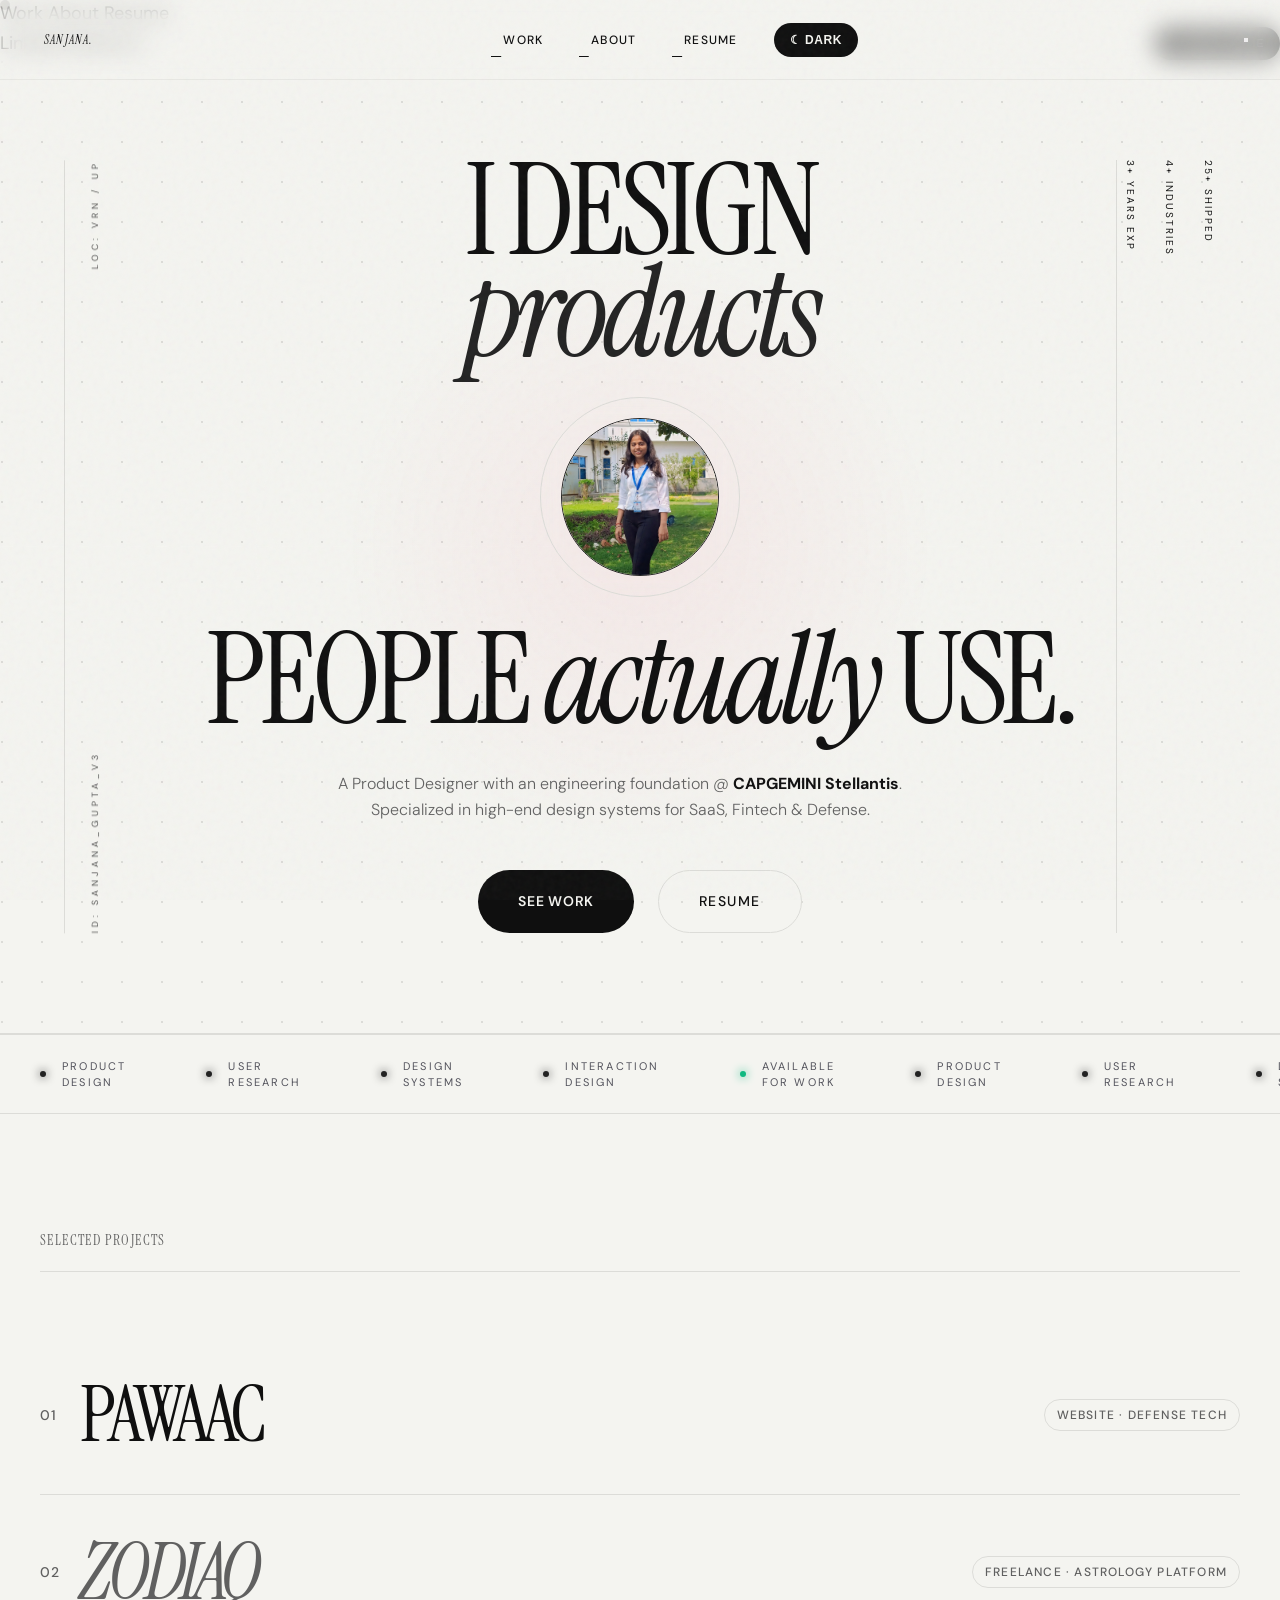
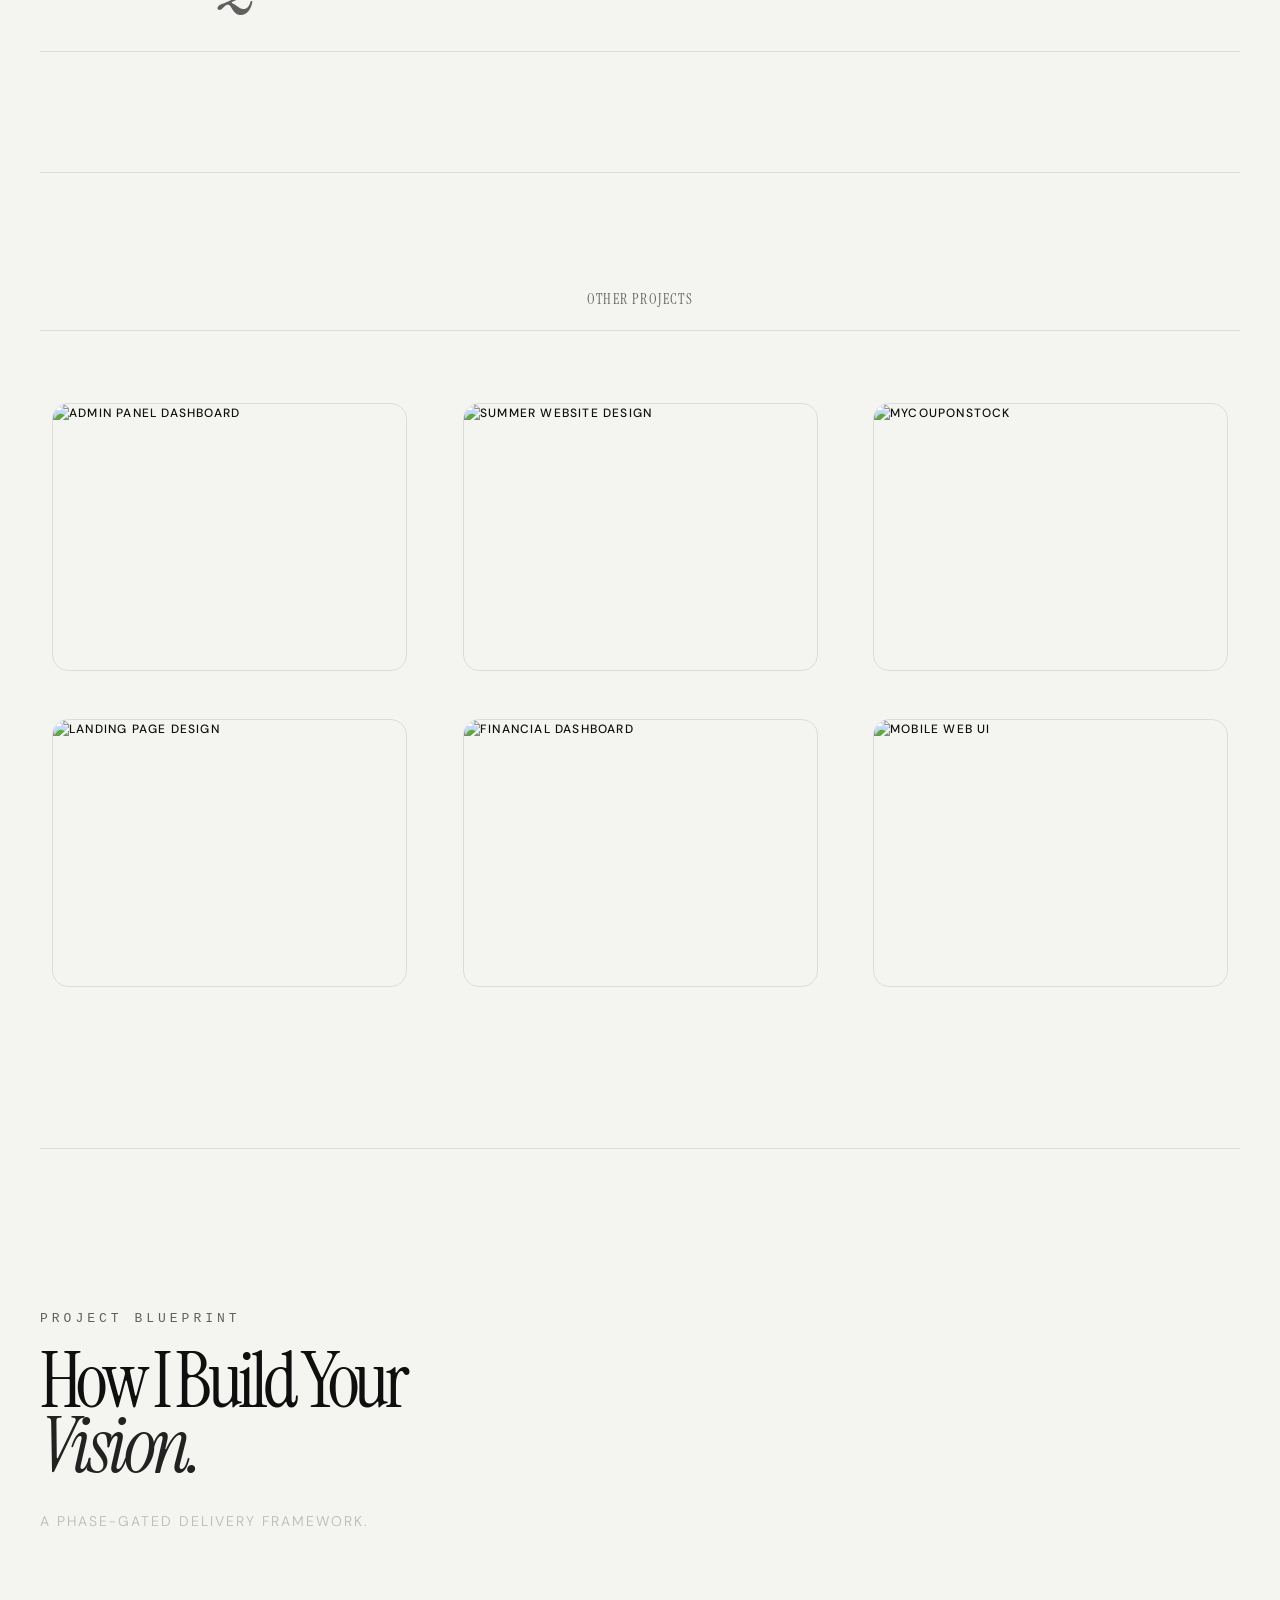
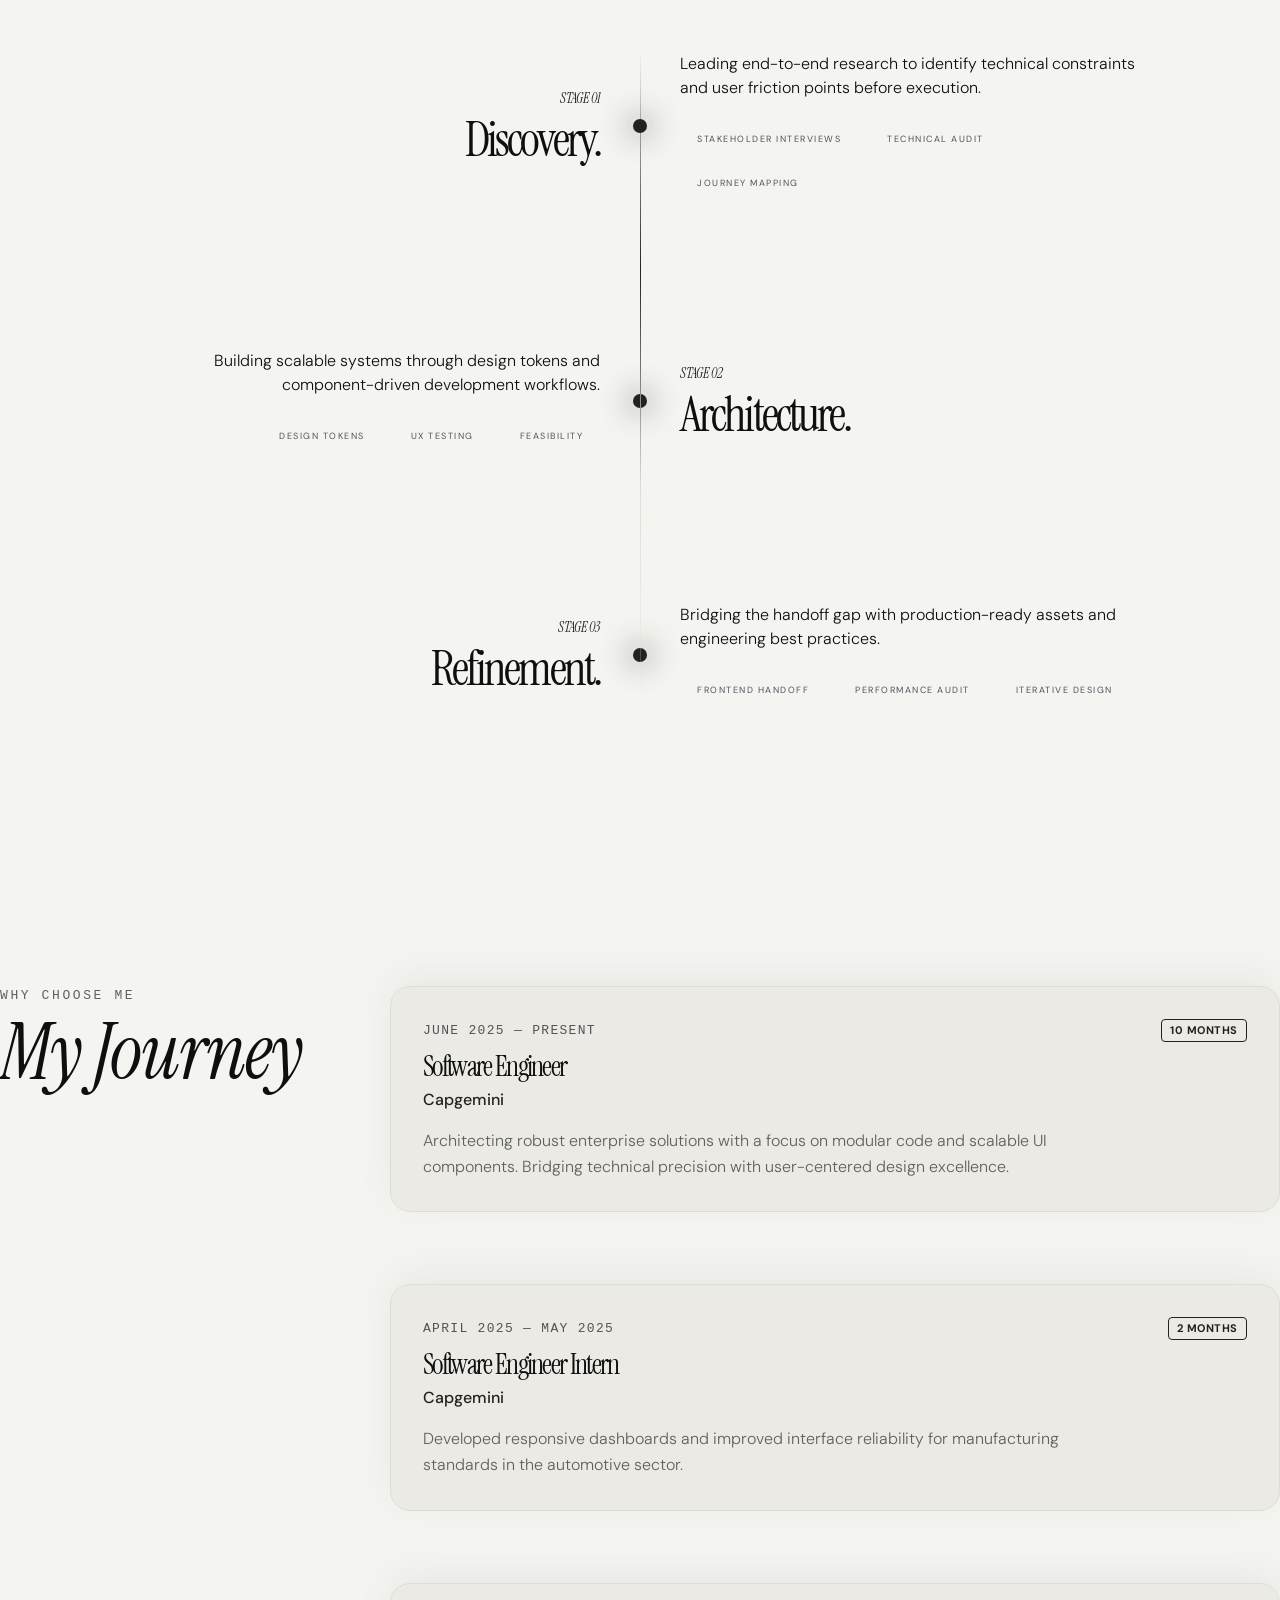
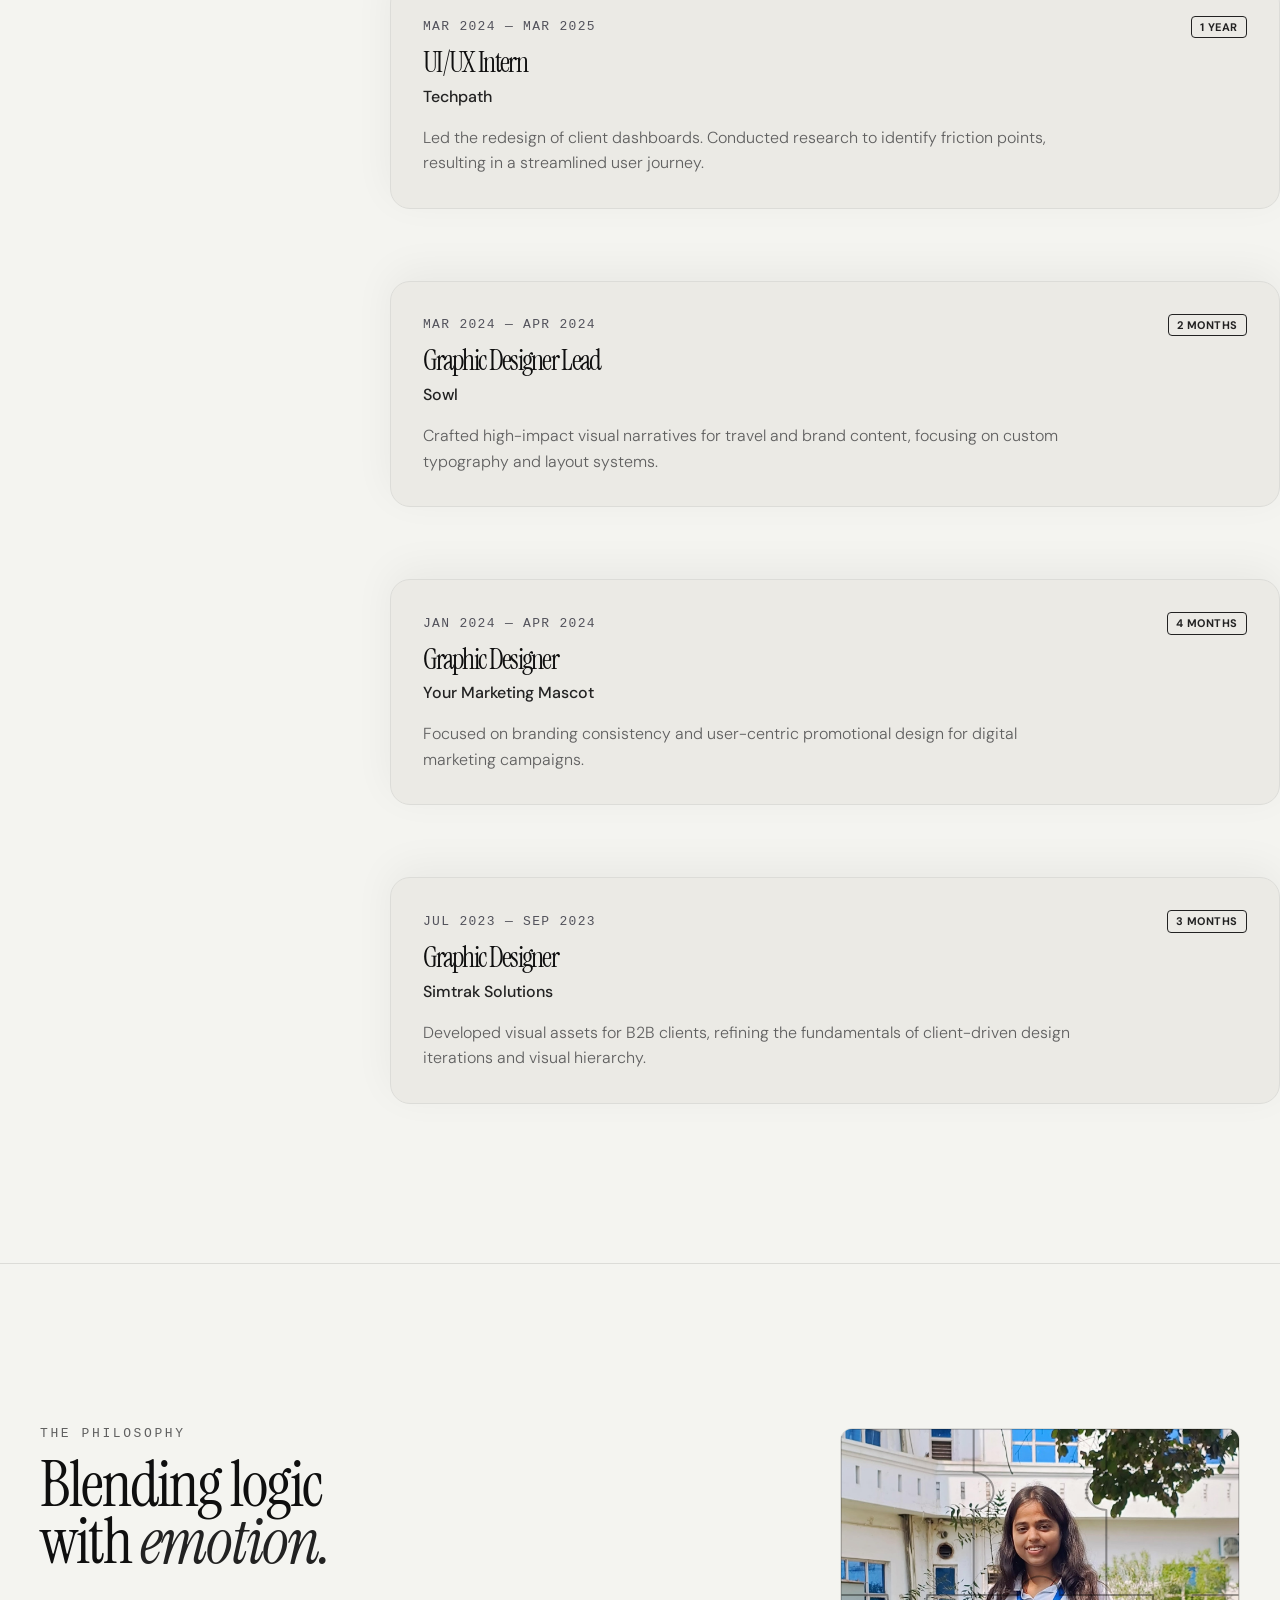
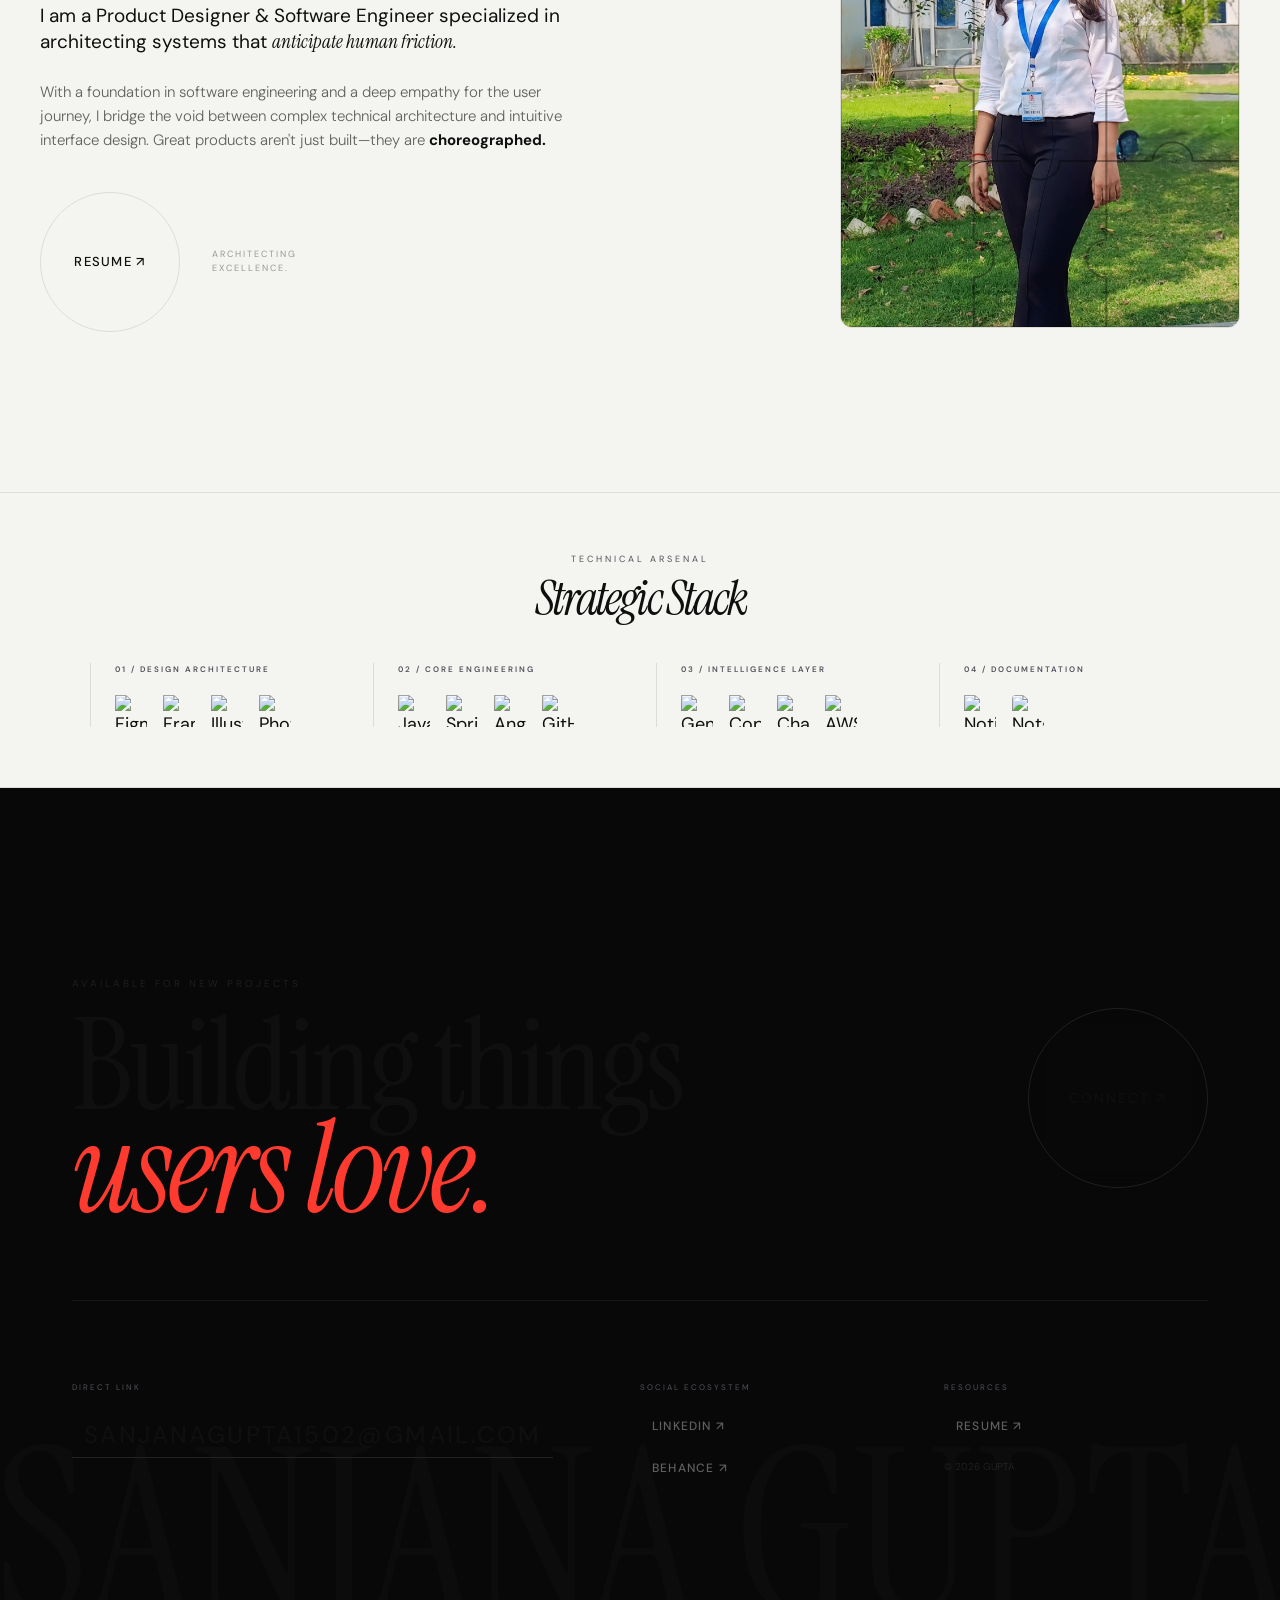
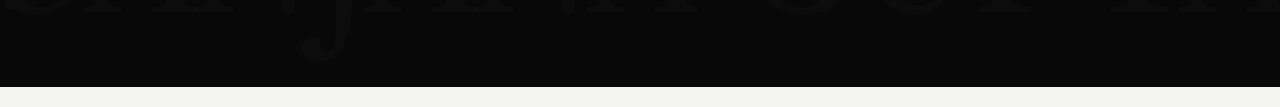
==== commit 86f34666: "fix: simplified mobile nav with word-only links and delicate typography" ====
--- a/OneDrive/Documents/Portfolio/index.html
+++ b/OneDrive/Documents/Portfolio/index.html
@@ -156,23 +156,13 @@
 
             .nav-overlay__link {
                 font-family: var(--jakarta);
-                font-size: 32px;
-                font-weight: 600;
+                font-size: 24px;
+                font-weight: 400;
                 color: var(--text-primary);
                 text-decoration: none;
-                line-height: 1.2;
-                letter-spacing: -1px;
-                display: flex;
-                align-items: baseline;
-                gap: 16px;
+                line-height: 1.4;
+                letter-spacing: 0.5px;
                 transition: opacity 0.3s ease;
-            }
-            .nav-overlay__link span {
-                font-family: var(--instrument);
-                font-style: italic;
-                font-size: 14px;
-                color: var(--accent);
-                opacity: 0.6;
             }
             .nav-overlay__link:active { opacity: 0.6; }
 
@@ -398,9 +388,9 @@
     <!-- Full-Screen Mobile Menu Overlay -->
     <div class="nav-overlay" id="mobileMenuOverlay">
         <div class="nav-overlay__content">
-            <a href="#work" class="nav-overlay__link"><span>01</span>Selected Work</a>
-            <a href="#about" class="nav-overlay__link"><span>02</span>The Designer</a>
-            <a href="https://drive.google.com/file/d/1_UlnaPvmlF-WjHcZ0Hj5qMyaHlZNzmox/view?usp=drive_link" target="_blank" class="nav-overlay__link"><span>03</span>Professional C.V.</a>
+            <a href="#work" class="nav-overlay__link">Work</a>
+            <a href="#about" class="nav-overlay__link">About</a>
+            <a href="https://drive.google.com/file/d/1_UlnaPvmlF-WjHcZ0Hj5qMyaHlZNzmox/view?usp=drive_link" target="_blank" class="nav-overlay__link">Resume</a>
             
             <div class="nav-overlay__footer">
                 <div style="display: flex; justify-content: space-between; align-items: center; width: 100%;">
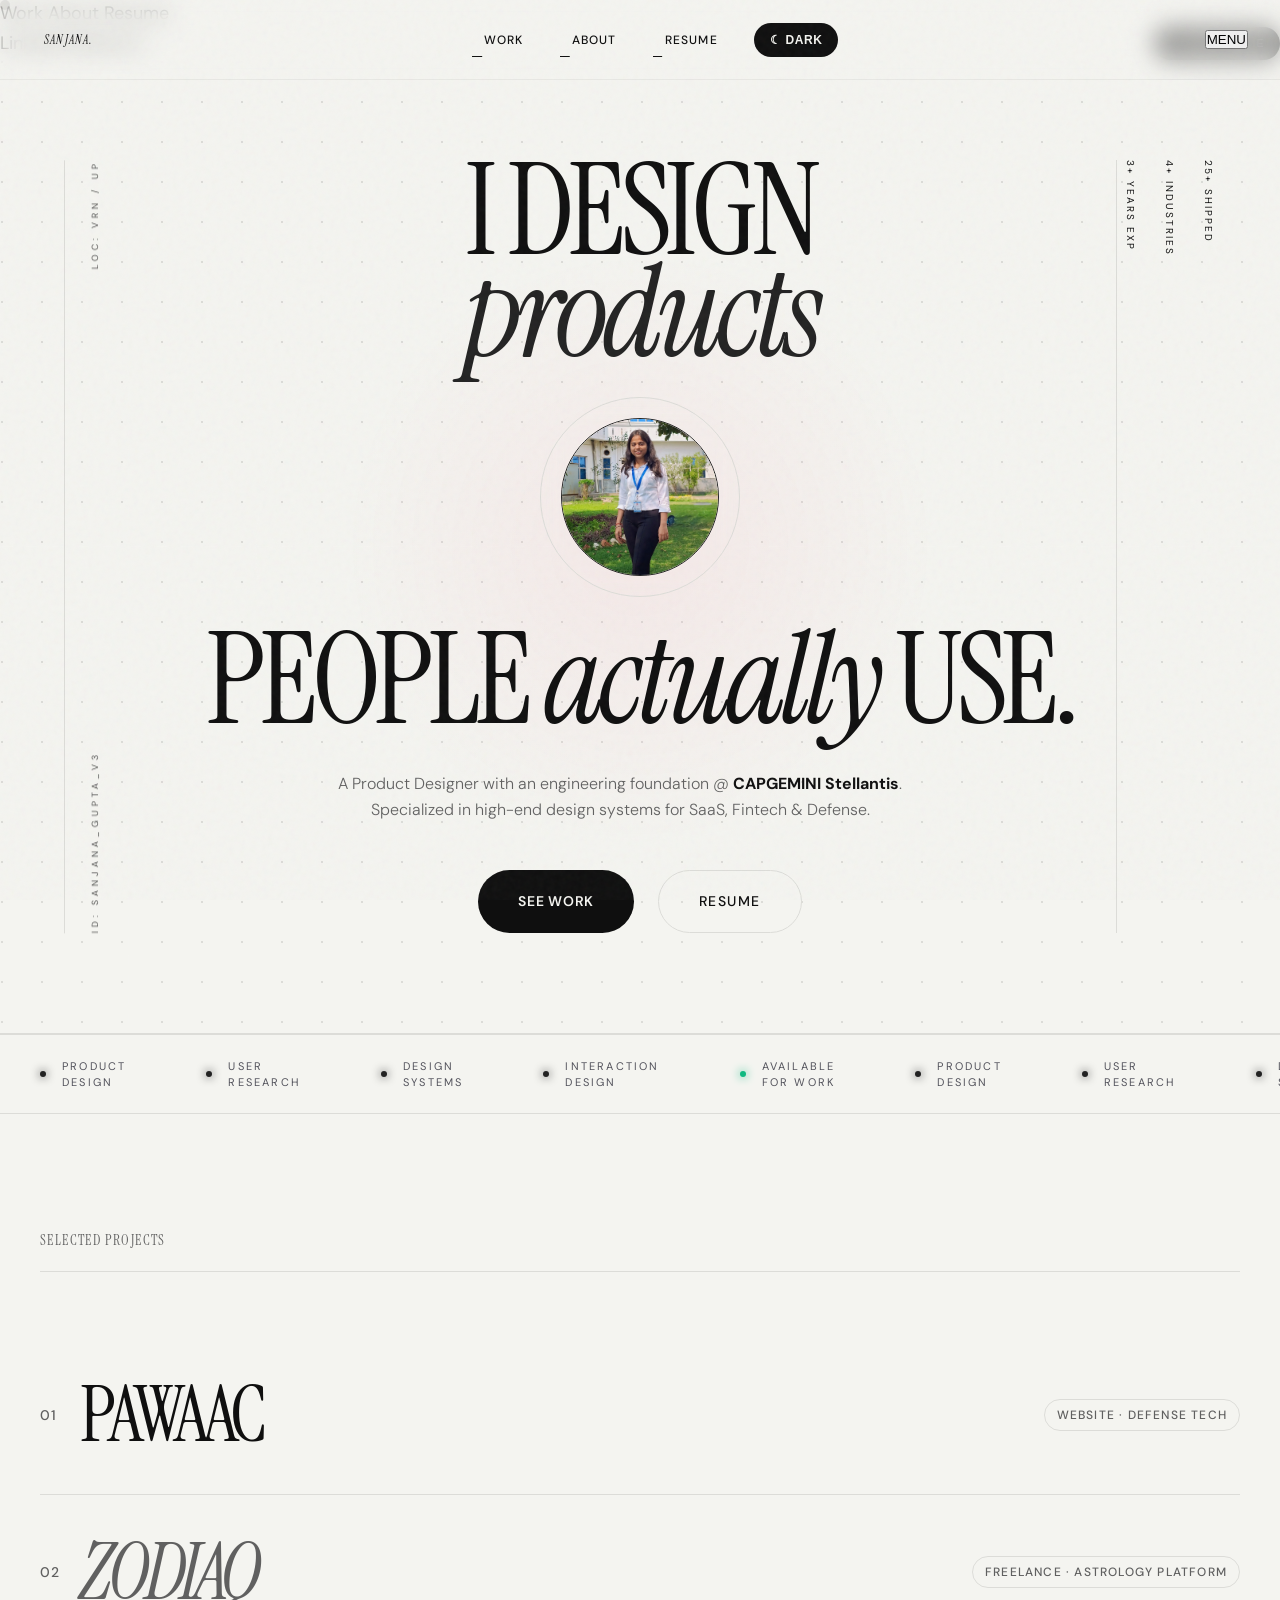
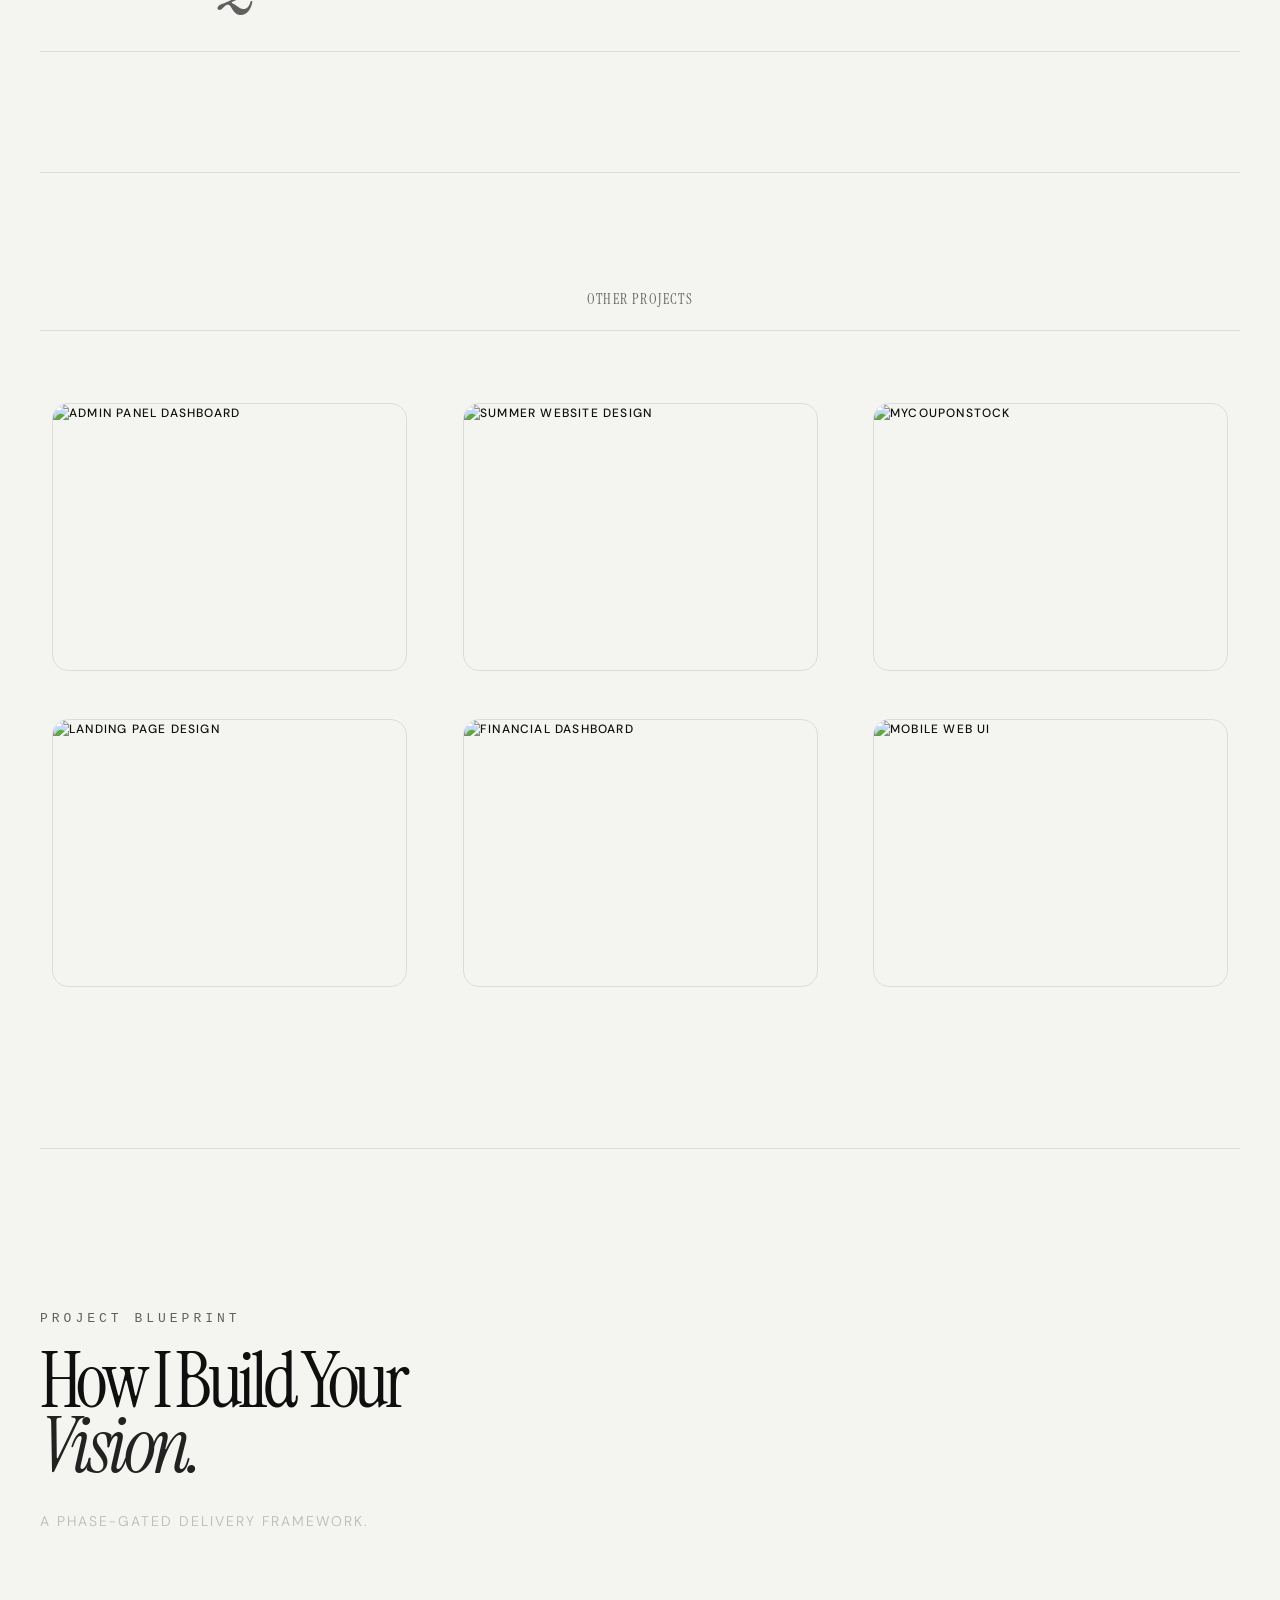
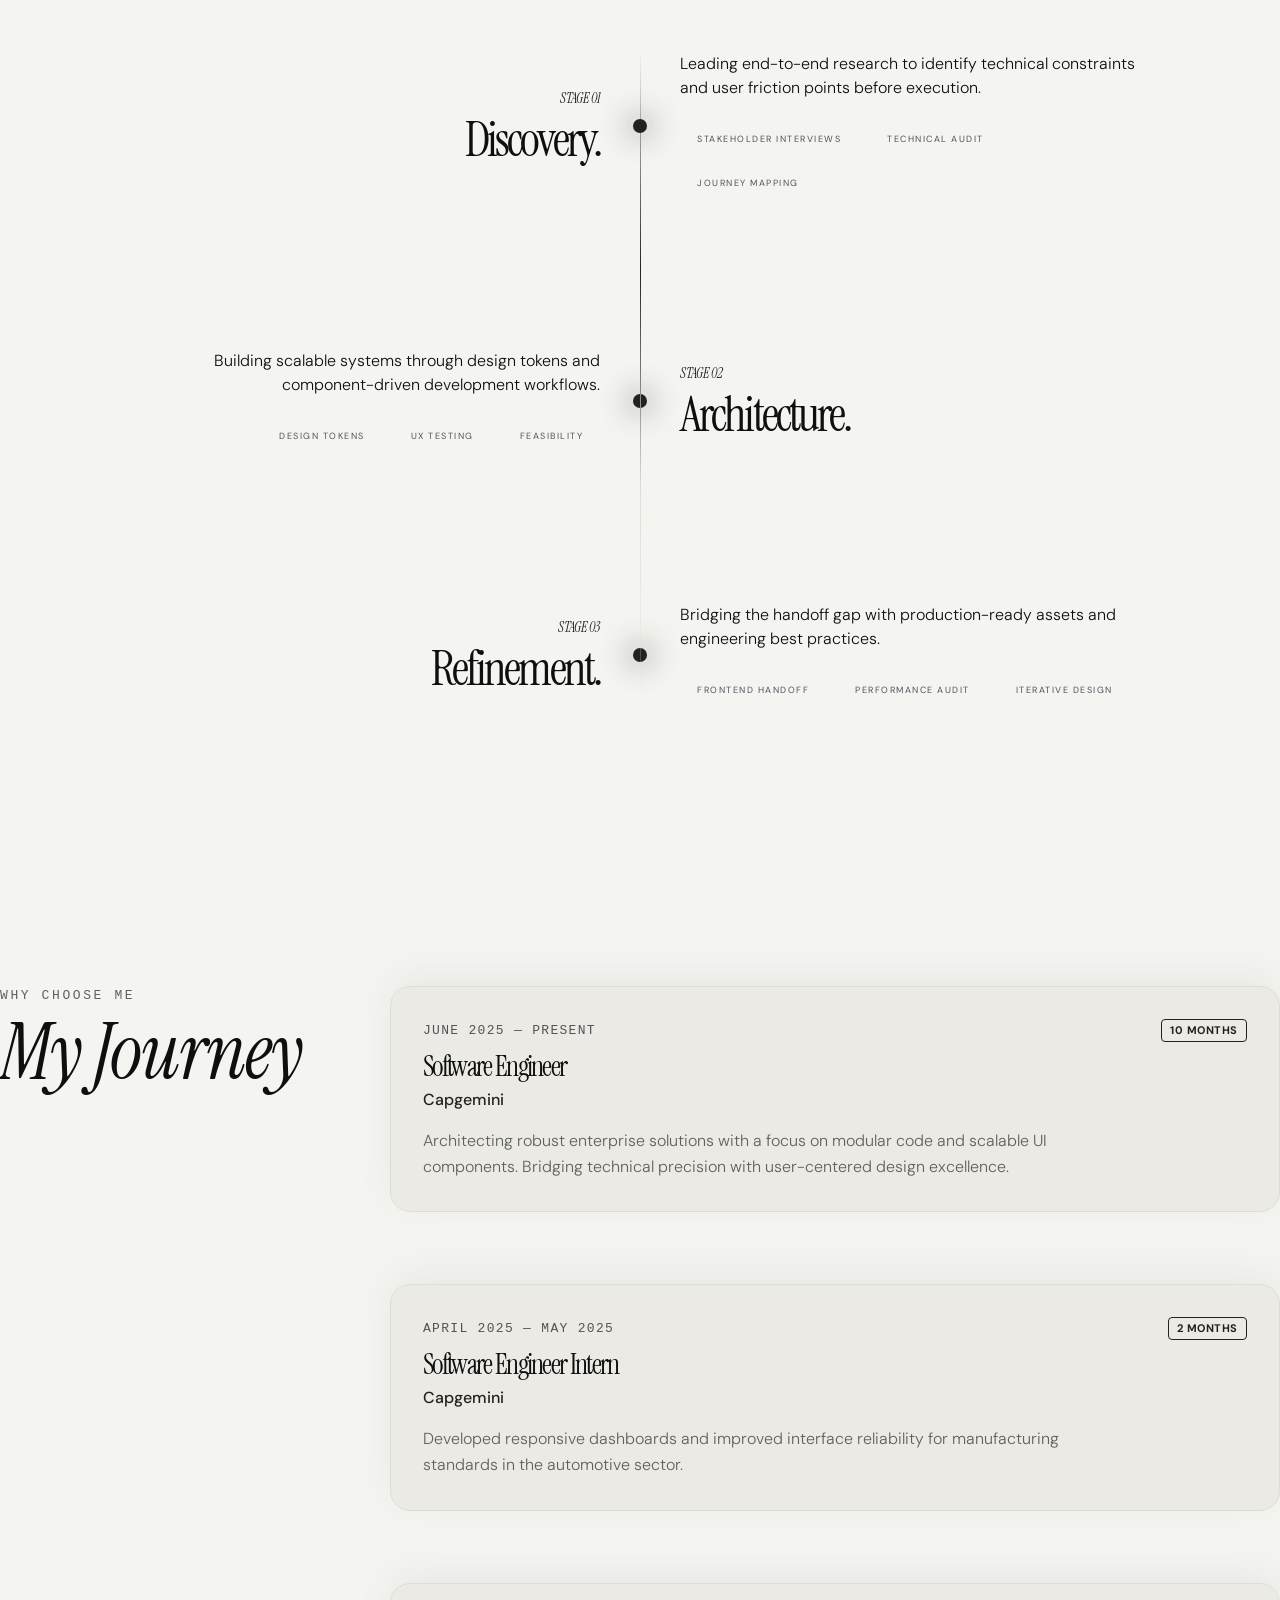
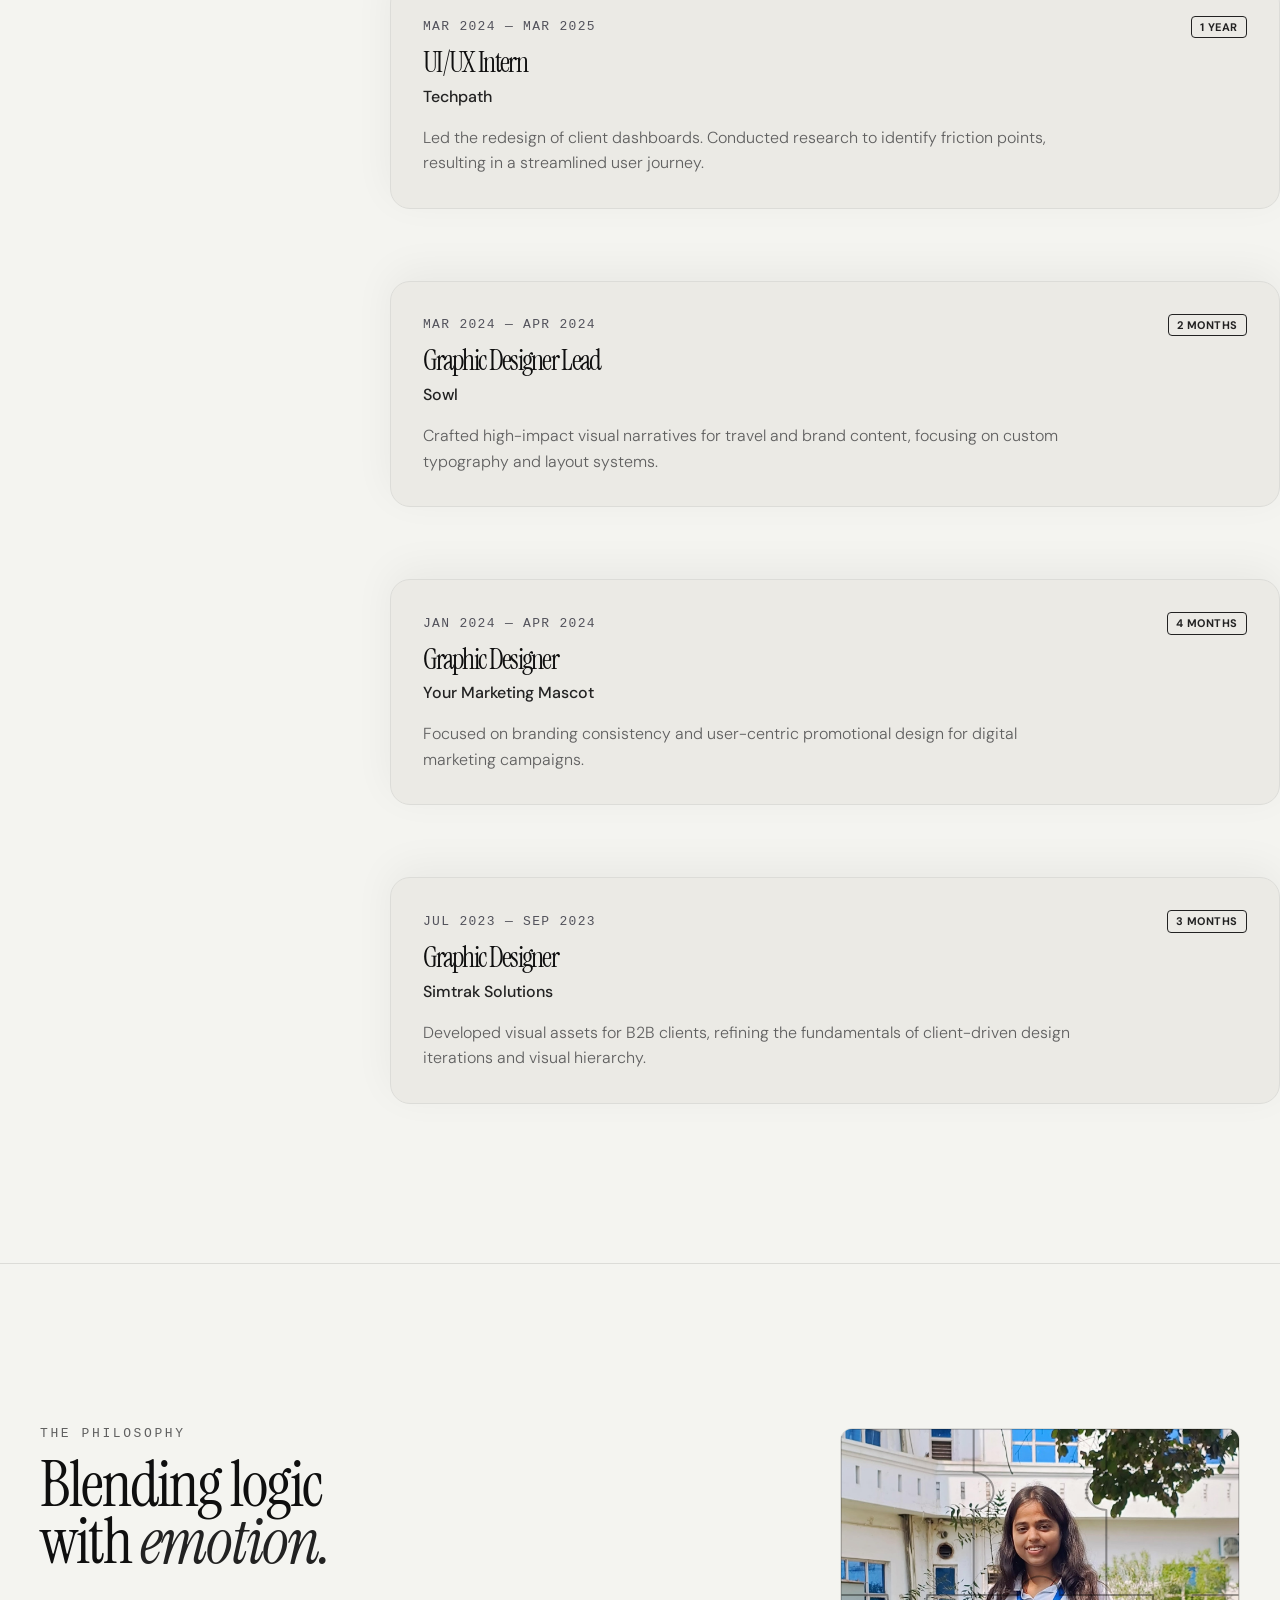
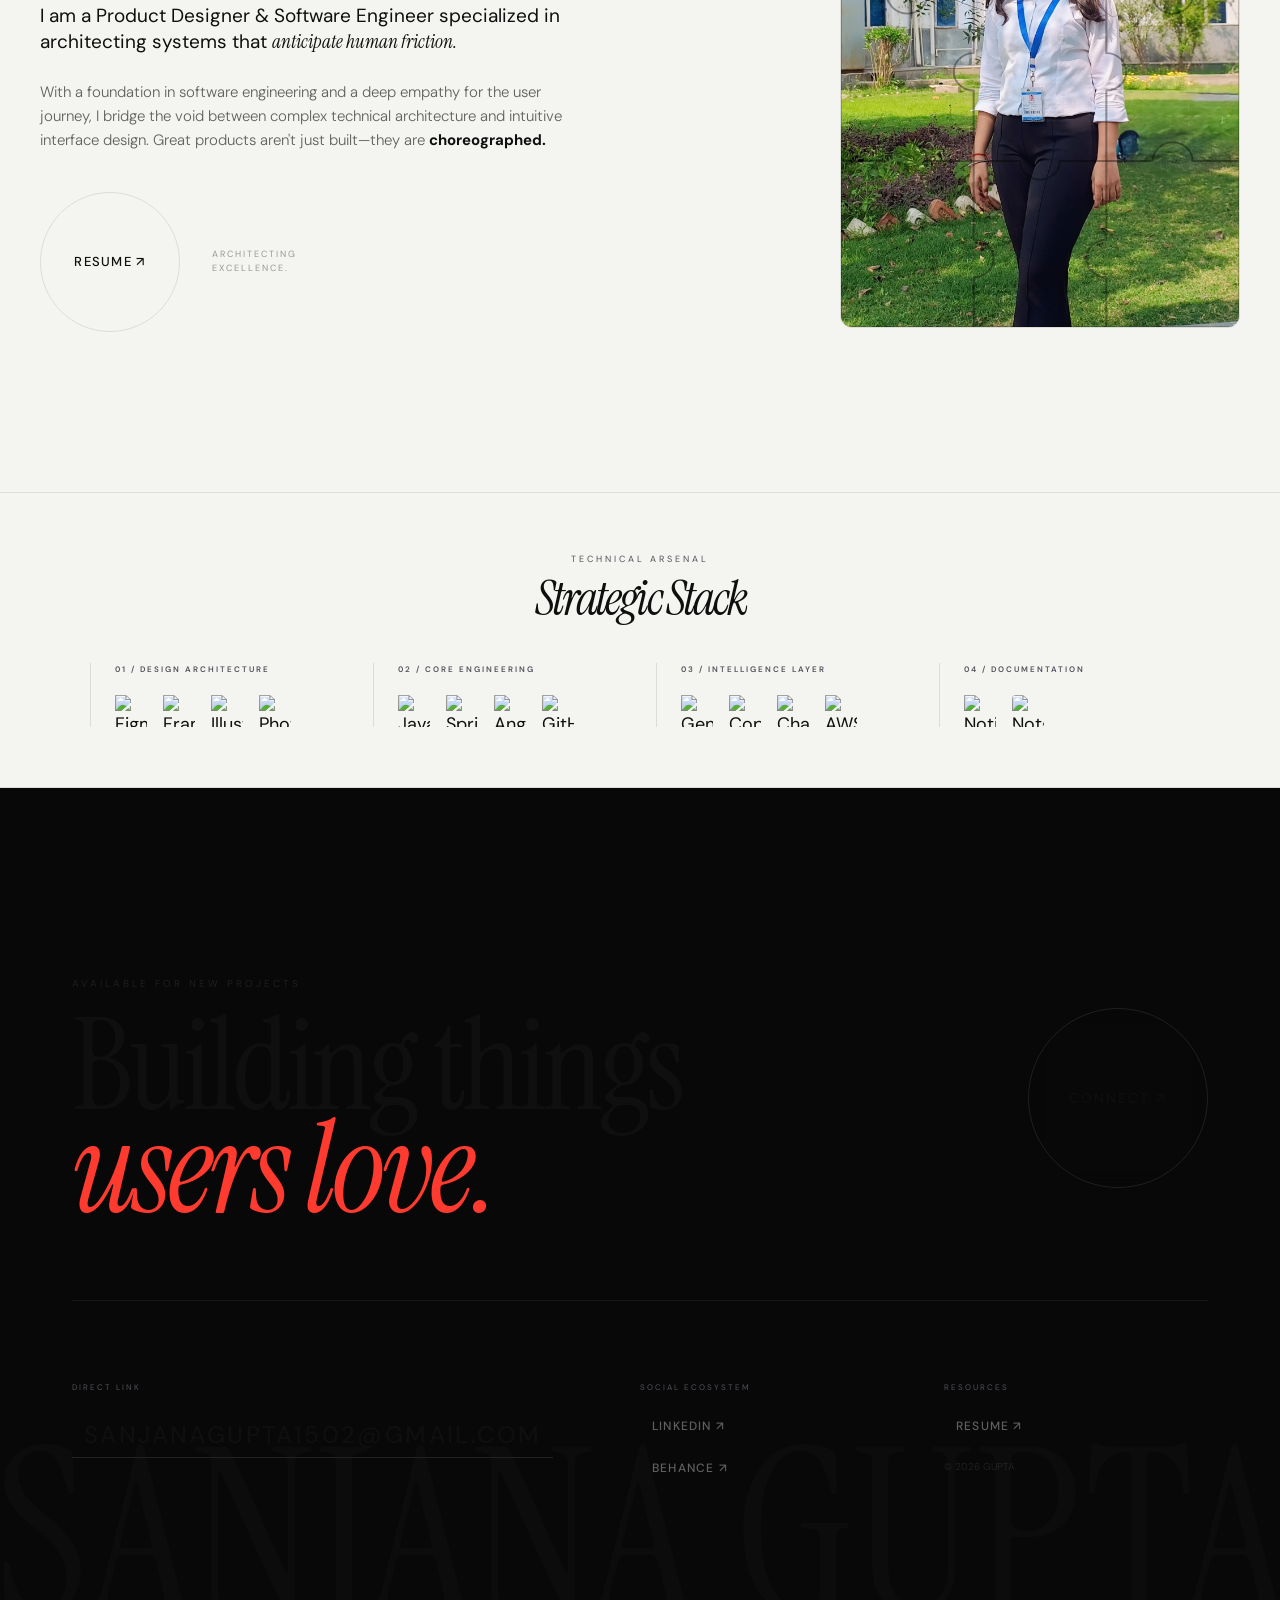
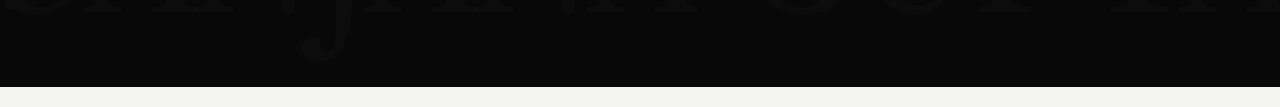
==== commit 9c4b3e8e: "ux: added contextual MENU/CLOSE label to mobile navigation for better clarity" ====
--- a/OneDrive/Documents/Portfolio/index.html
+++ b/OneDrive/Documents/Portfolio/index.html
@@ -103,17 +103,27 @@
             .desktop-only { display: none !important; } /* Hide normal links */
             .nav__mobile-toggle { 
                 display: flex !important;
+                flex-direction: row;
+                align-items: center;
+                gap: 10px;
+                padding: 0 4px;
+                height: 48px;
+                background: none;
+                border: none;
+                z-index: 1001;
+                cursor: pointer;
+            }
+            .nav__mobile-toggle-btn {
+                display: flex;
                 flex-direction: column;
                 justify-content: center;
                 align-items: center;
                 gap: 5px;
-                width: 44px; /* Larger hit area */
+                width: 44px;
                 height: 44px;
                 background: var(--bg-secondary);
-                border: 1px solid var(--border); /* Visual button feel */
+                border: 1px solid var(--border);
                 border-radius: 50%;
-                z-index: 1001;
-                cursor: pointer;
                 transition: all 0.3s ease;
             }
             .nav__mobile-toggle .line {
@@ -122,8 +132,18 @@
                 background: var(--text-primary);
                 transition: all 0.4s var(--ease-slow);
             }
-            .is-nav-open .nav__mobile-toggle .line-1 { transform: translateY(3.5px) rotate(45deg); }
-            .is-nav-open .nav__mobile-toggle .line-2 { transform: translateY(-3.5px) rotate(-45deg); }
+            .is-nav-open .nav__mobile-toggle-btn .line-1 { transform: translateY(3.5px) rotate(45deg); }
+            .is-nav-open .nav__mobile-toggle-btn .line-2 { transform: translateY(-3.5px) rotate(-45deg); }
+
+            .nav__mobile-toggle .toggle-label {
+                font-size: 10px;
+                text-transform: uppercase;
+                letter-spacing: 2px;
+                color: var(--text-primary);
+                opacity: 0.6;
+                font-weight: 600;
+            }
+            .is-nav-open .nav__mobile-toggle .toggle-label { content: "CLOSE"; } /* No, use span content */
 
             /* Modern Drawer Overlay Refinement */
             .nav-overlay {
@@ -380,8 +400,11 @@
 
         <!-- Mobile Toggle (Visible only on Mobile) -->
         <button class="nav__mobile-toggle" id="mobileMenuToggle" aria-label="Toggle Menu">
-            <span class="line line-1"></span>
-            <span class="line line-2"></span>
+            <span class="toggle-label" id="mobileMenuLabel">MENU</span>
+            <div class="nav__mobile-toggle-btn">
+                <span class="line line-1"></span>
+                <span class="line line-2"></span>
+            </div>
         </button>
     </nav>
 
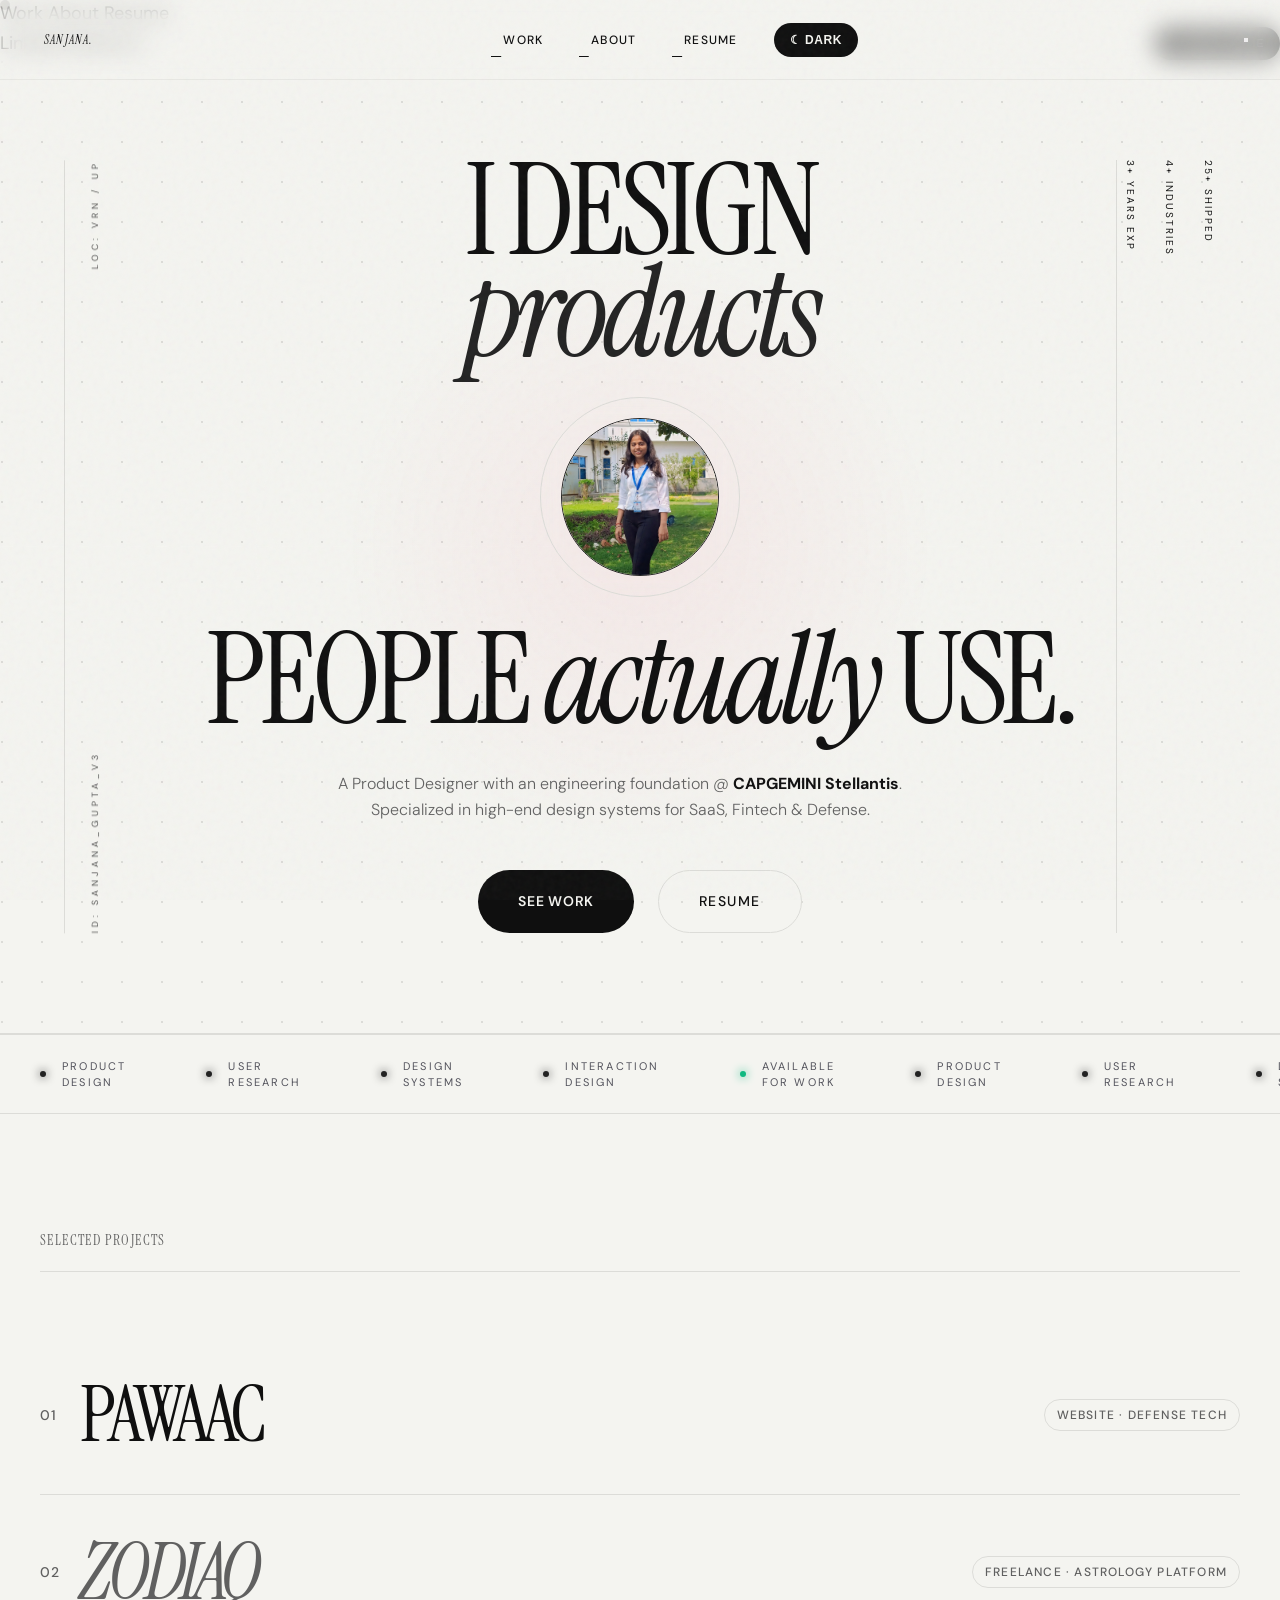
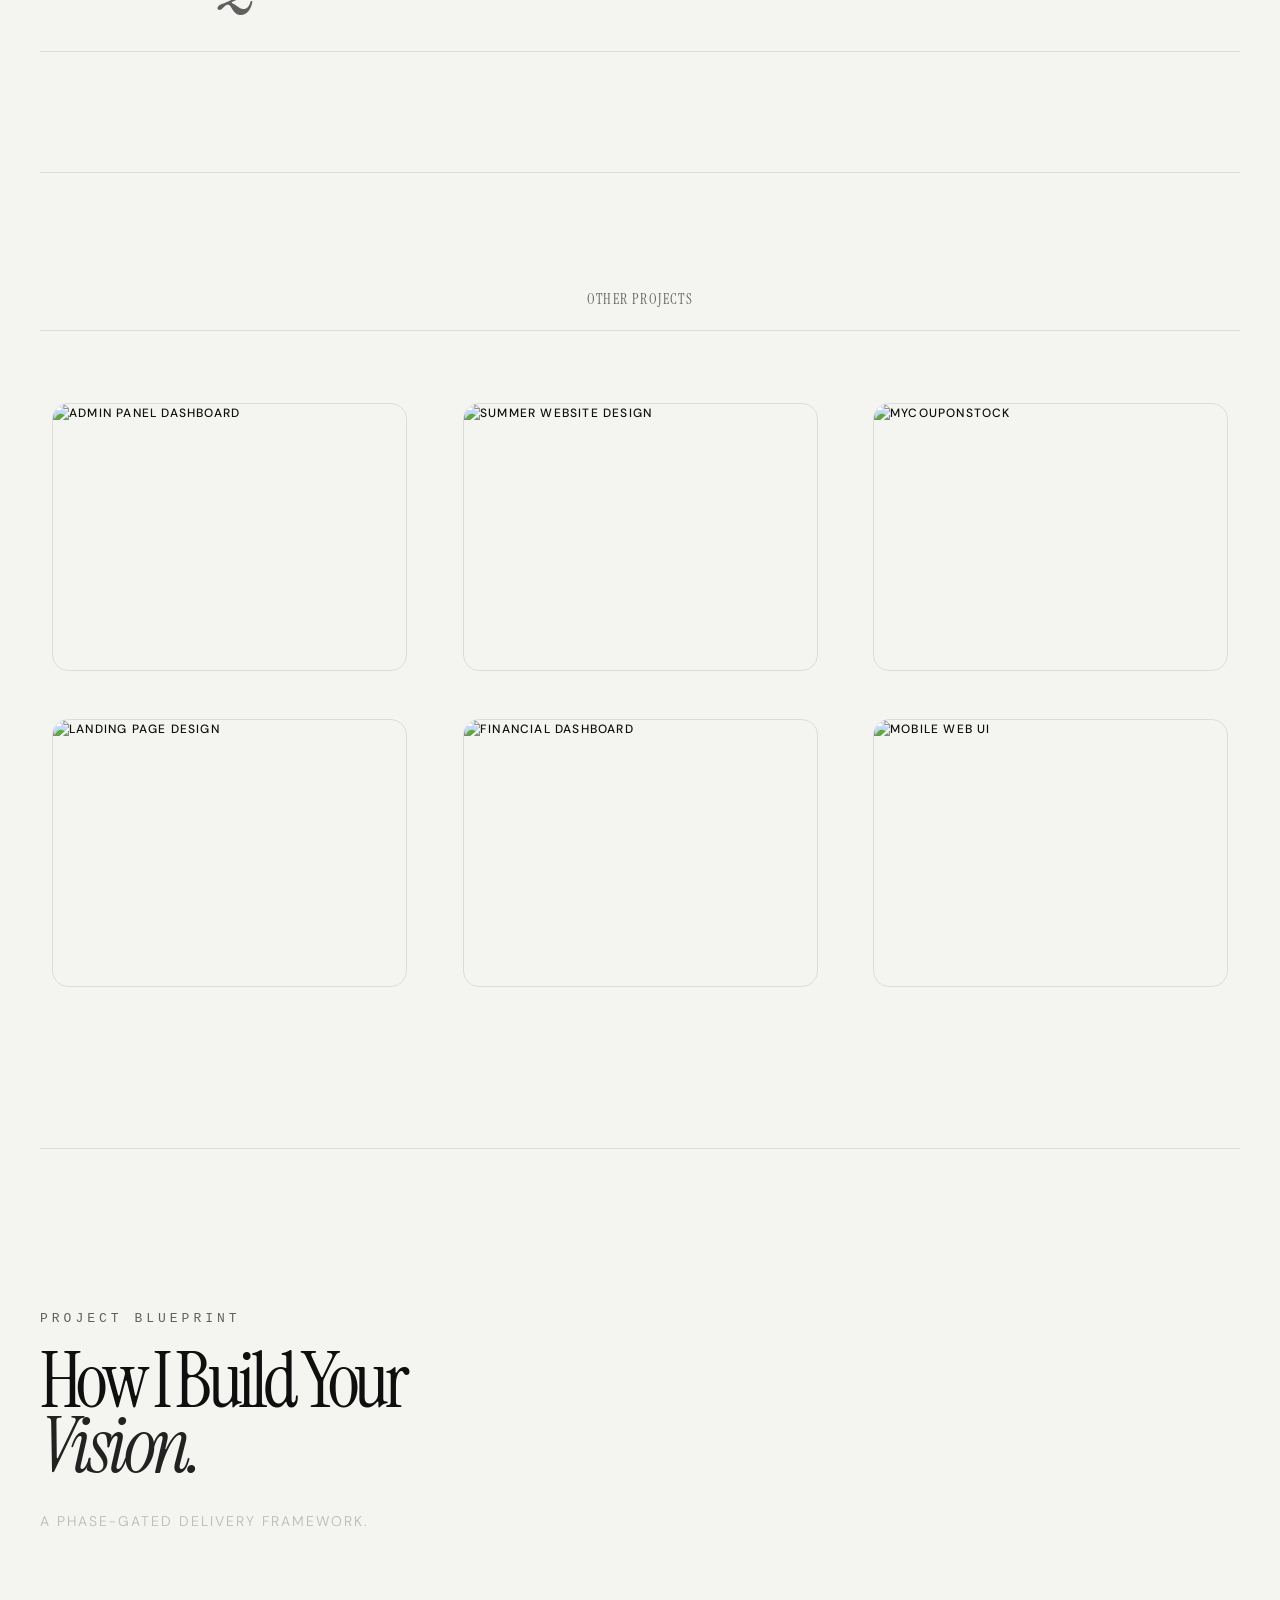
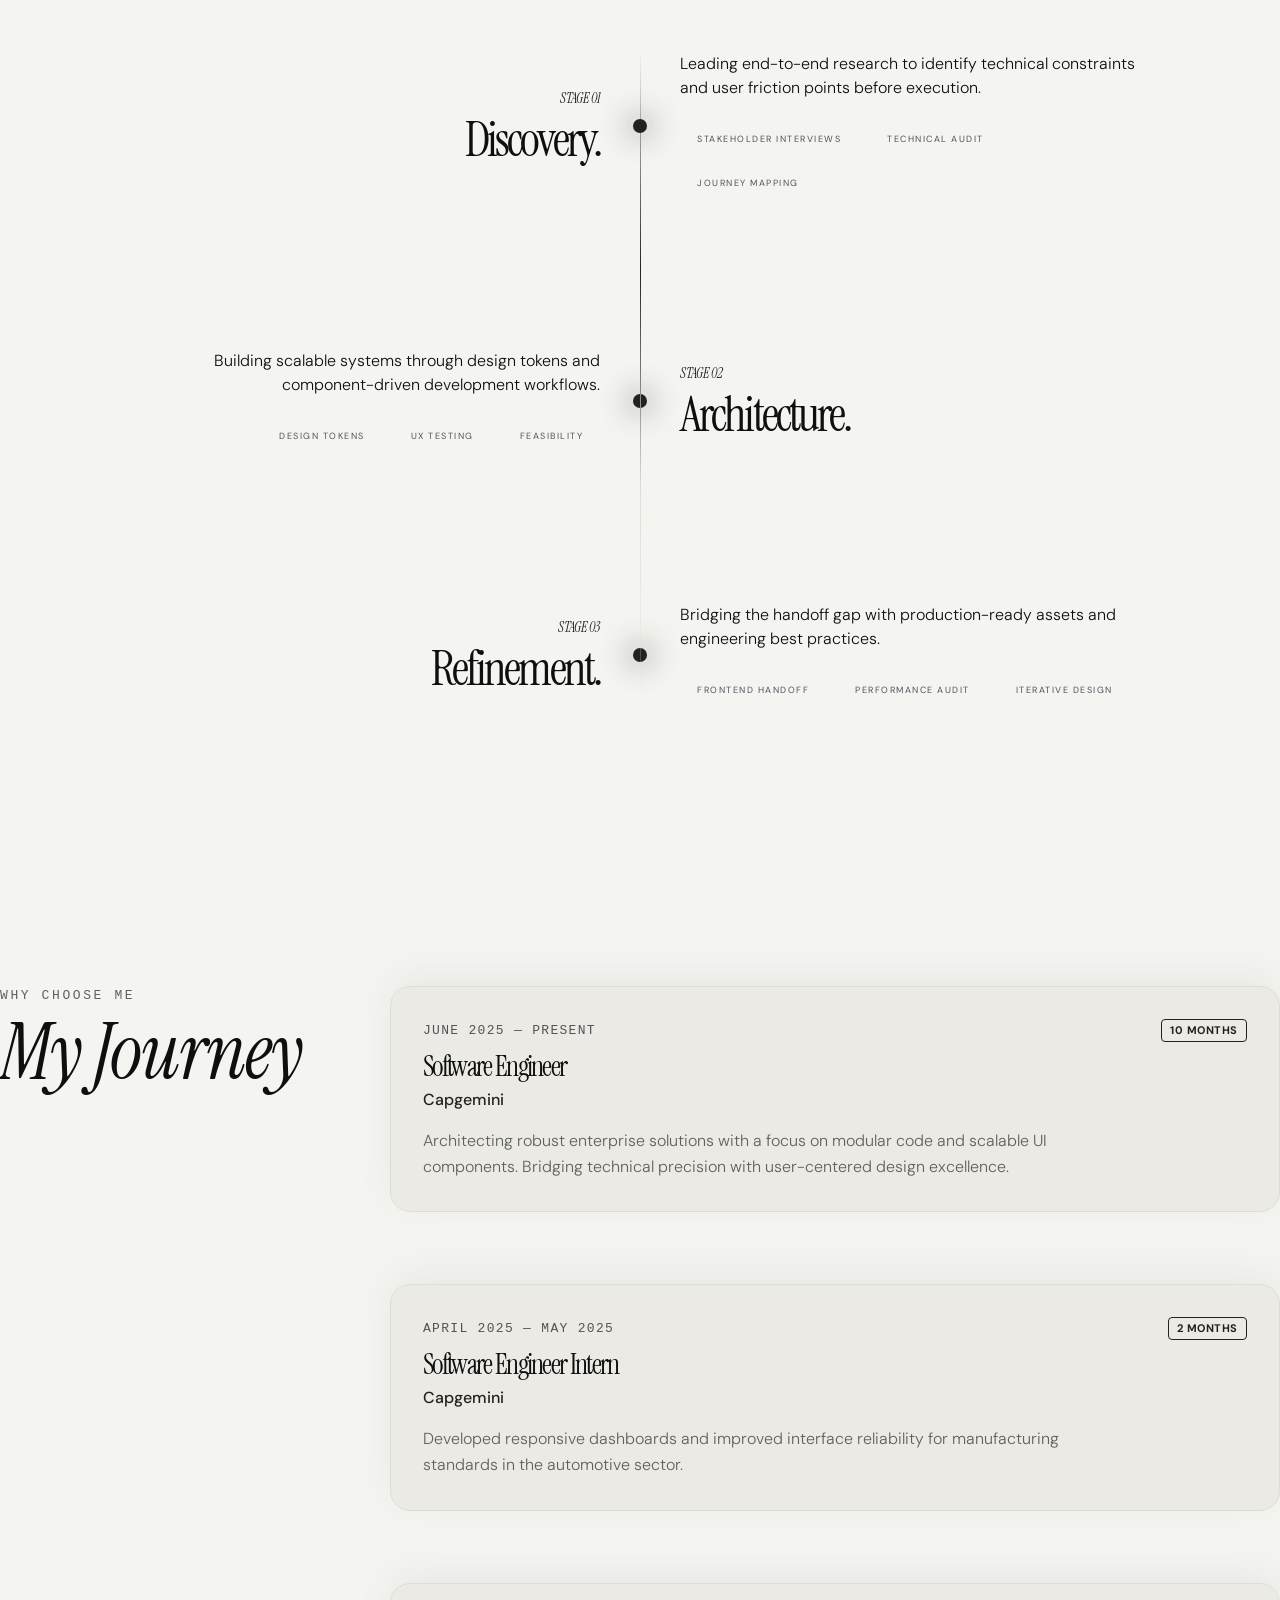
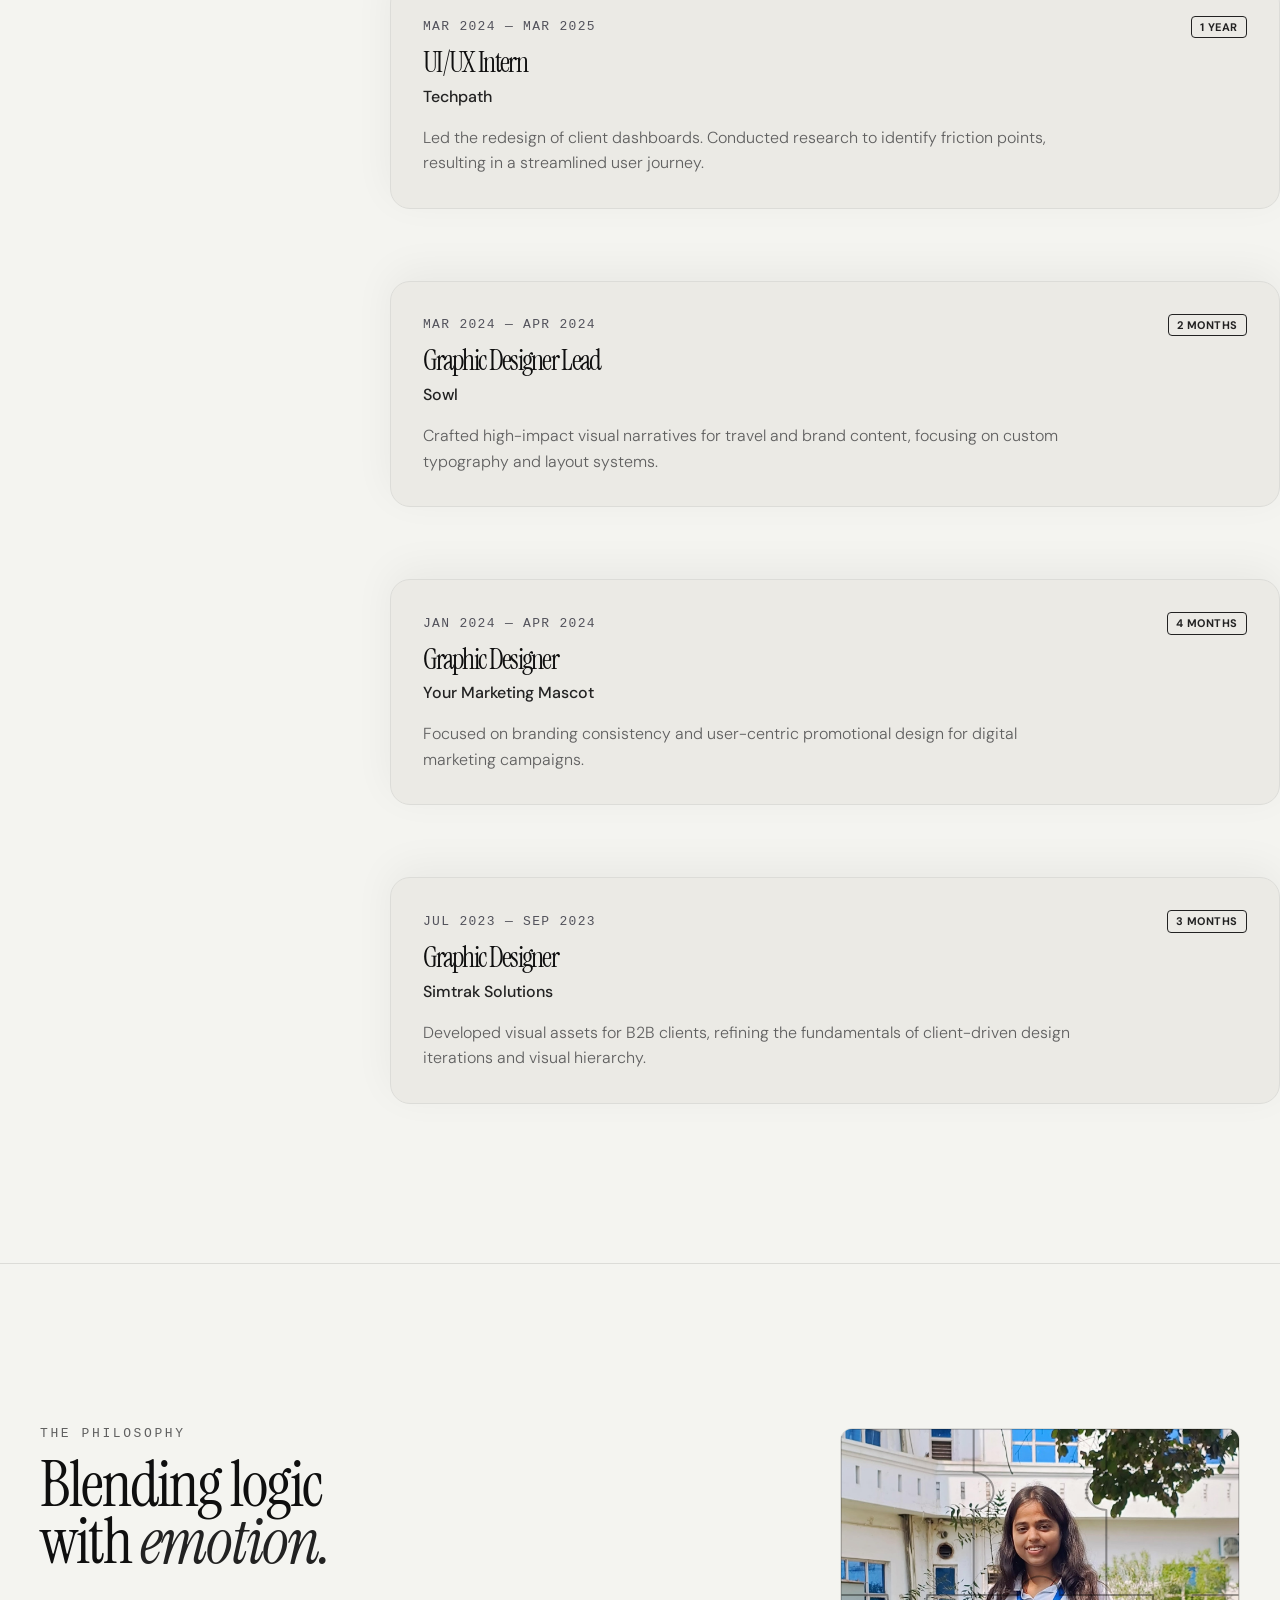
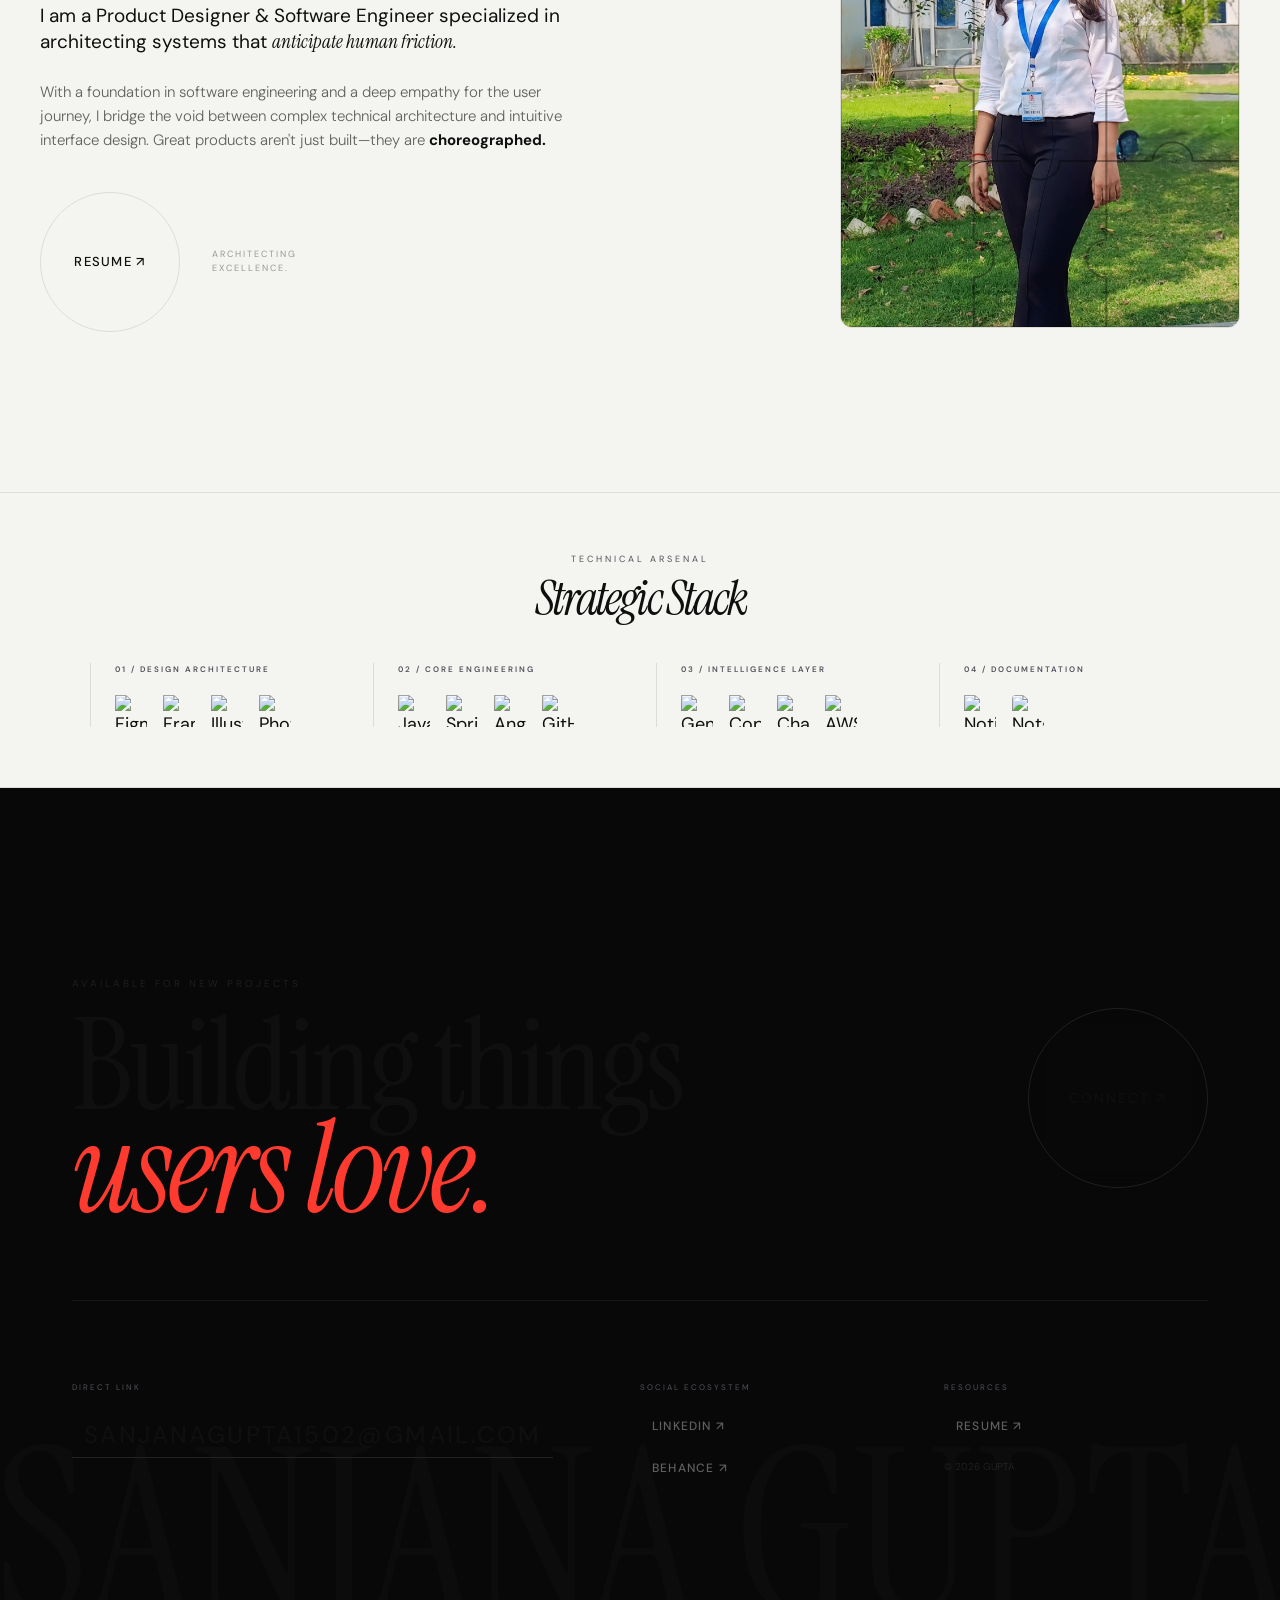
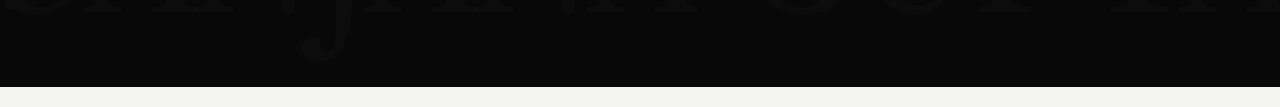
==== commit afc1be1a: "style: removed mobile menu labels for a cleaner purely iconographic toggle" ====
--- a/OneDrive/Documents/Portfolio/index.html
+++ b/OneDrive/Documents/Portfolio/index.html
@@ -103,18 +103,6 @@
             .desktop-only { display: none !important; } /* Hide normal links */
             .nav__mobile-toggle { 
                 display: flex !important;
-                flex-direction: row;
-                align-items: center;
-                gap: 10px;
-                padding: 0 4px;
-                height: 48px;
-                background: none;
-                border: none;
-                z-index: 1001;
-                cursor: pointer;
-            }
-            .nav__mobile-toggle-btn {
-                display: flex;
                 flex-direction: column;
                 justify-content: center;
                 align-items: center;
@@ -124,6 +112,8 @@
                 background: var(--bg-secondary);
                 border: 1px solid var(--border);
                 border-radius: 50%;
+                z-index: 1001;
+                cursor: pointer;
                 transition: all 0.3s ease;
             }
             .nav__mobile-toggle .line {
@@ -132,18 +122,8 @@
                 background: var(--text-primary);
                 transition: all 0.4s var(--ease-slow);
             }
-            .is-nav-open .nav__mobile-toggle-btn .line-1 { transform: translateY(3.5px) rotate(45deg); }
-            .is-nav-open .nav__mobile-toggle-btn .line-2 { transform: translateY(-3.5px) rotate(-45deg); }
-
-            .nav__mobile-toggle .toggle-label {
-                font-size: 10px;
-                text-transform: uppercase;
-                letter-spacing: 2px;
-                color: var(--text-primary);
-                opacity: 0.6;
-                font-weight: 600;
-            }
-            .is-nav-open .nav__mobile-toggle .toggle-label { content: "CLOSE"; } /* No, use span content */
+            .is-nav-open .nav__mobile-toggle .line-1 { transform: translateY(3.5px) rotate(45deg); }
+            .is-nav-open .nav__mobile-toggle .line-2 { transform: translateY(-3.5px) rotate(-45deg); }
 
             /* Modern Drawer Overlay Refinement */
             .nav-overlay {
@@ -400,7 +380,6 @@
 
         <!-- Mobile Toggle (Visible only on Mobile) -->
         <button class="nav__mobile-toggle" id="mobileMenuToggle" aria-label="Toggle Menu">
-            <span class="toggle-label" id="mobileMenuLabel">MENU</span>
             <div class="nav__mobile-toggle-btn">
                 <span class="line line-1"></span>
                 <span class="line line-2"></span>
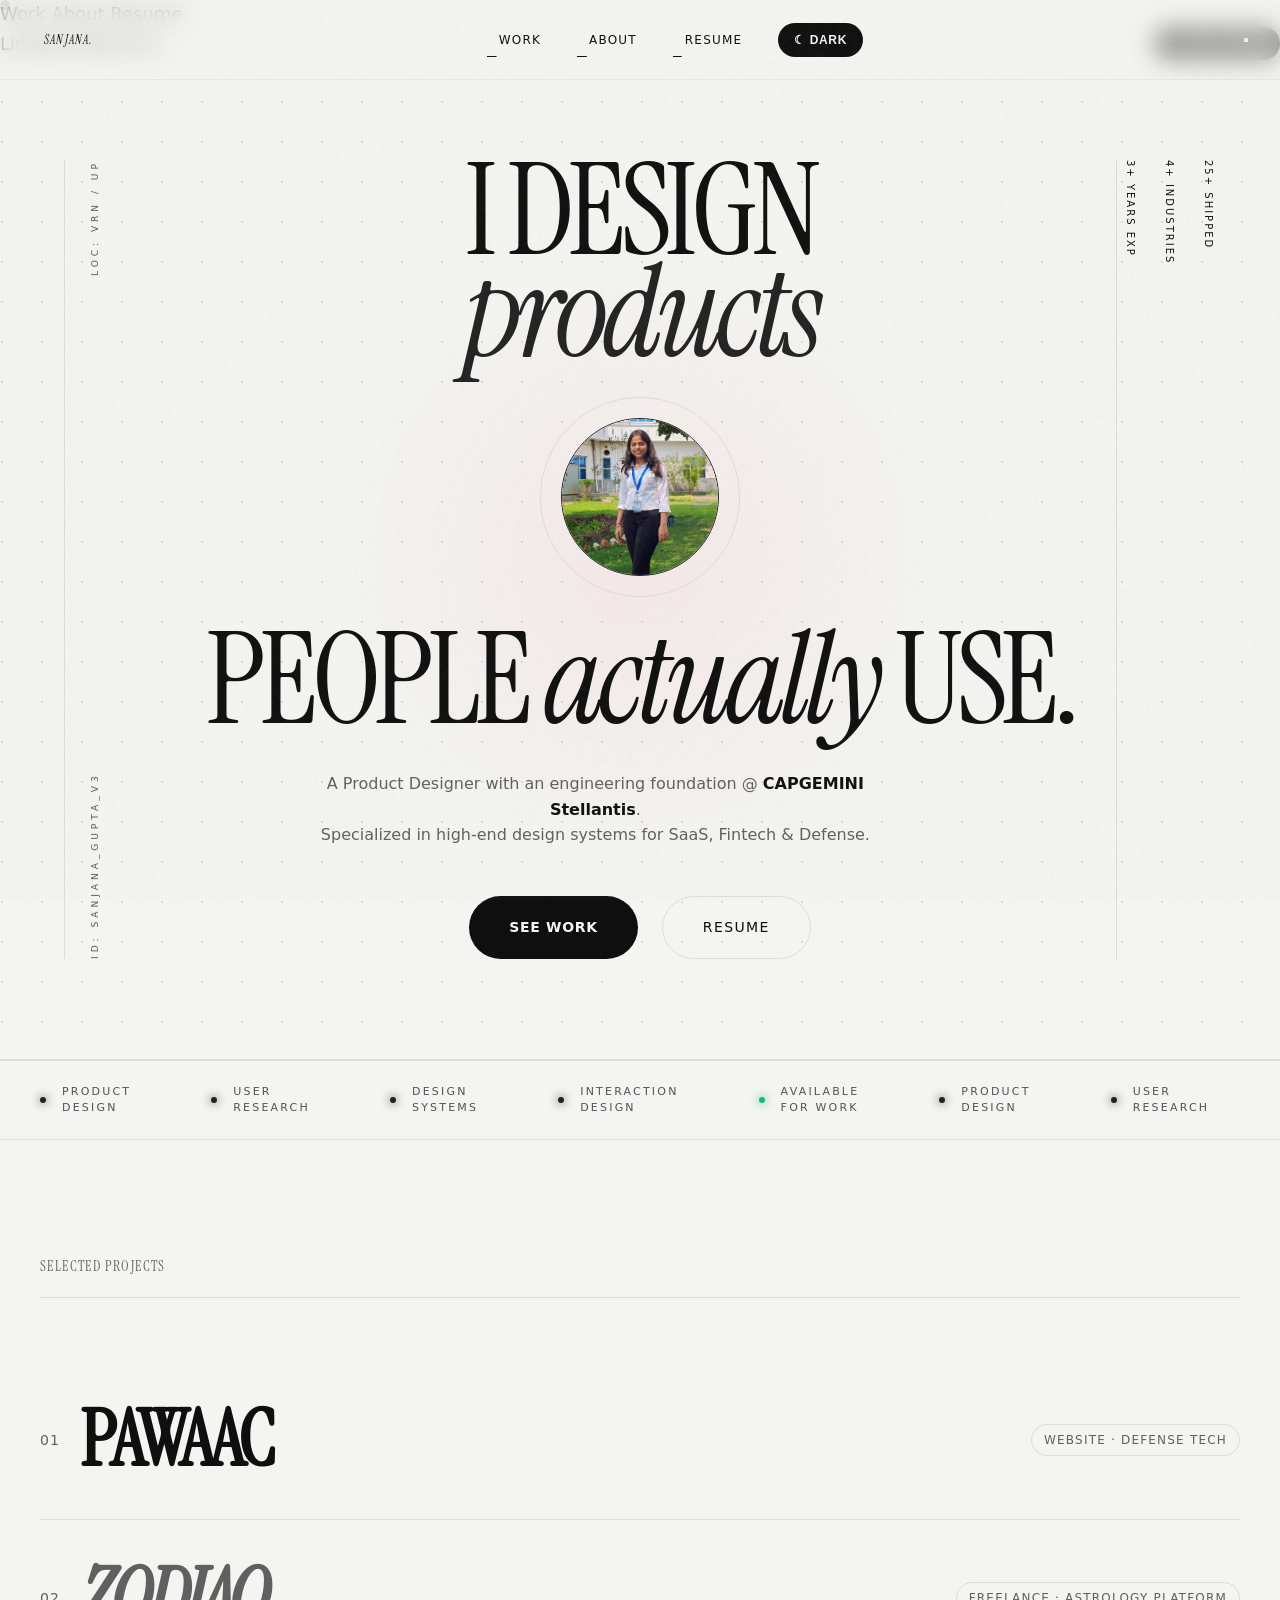
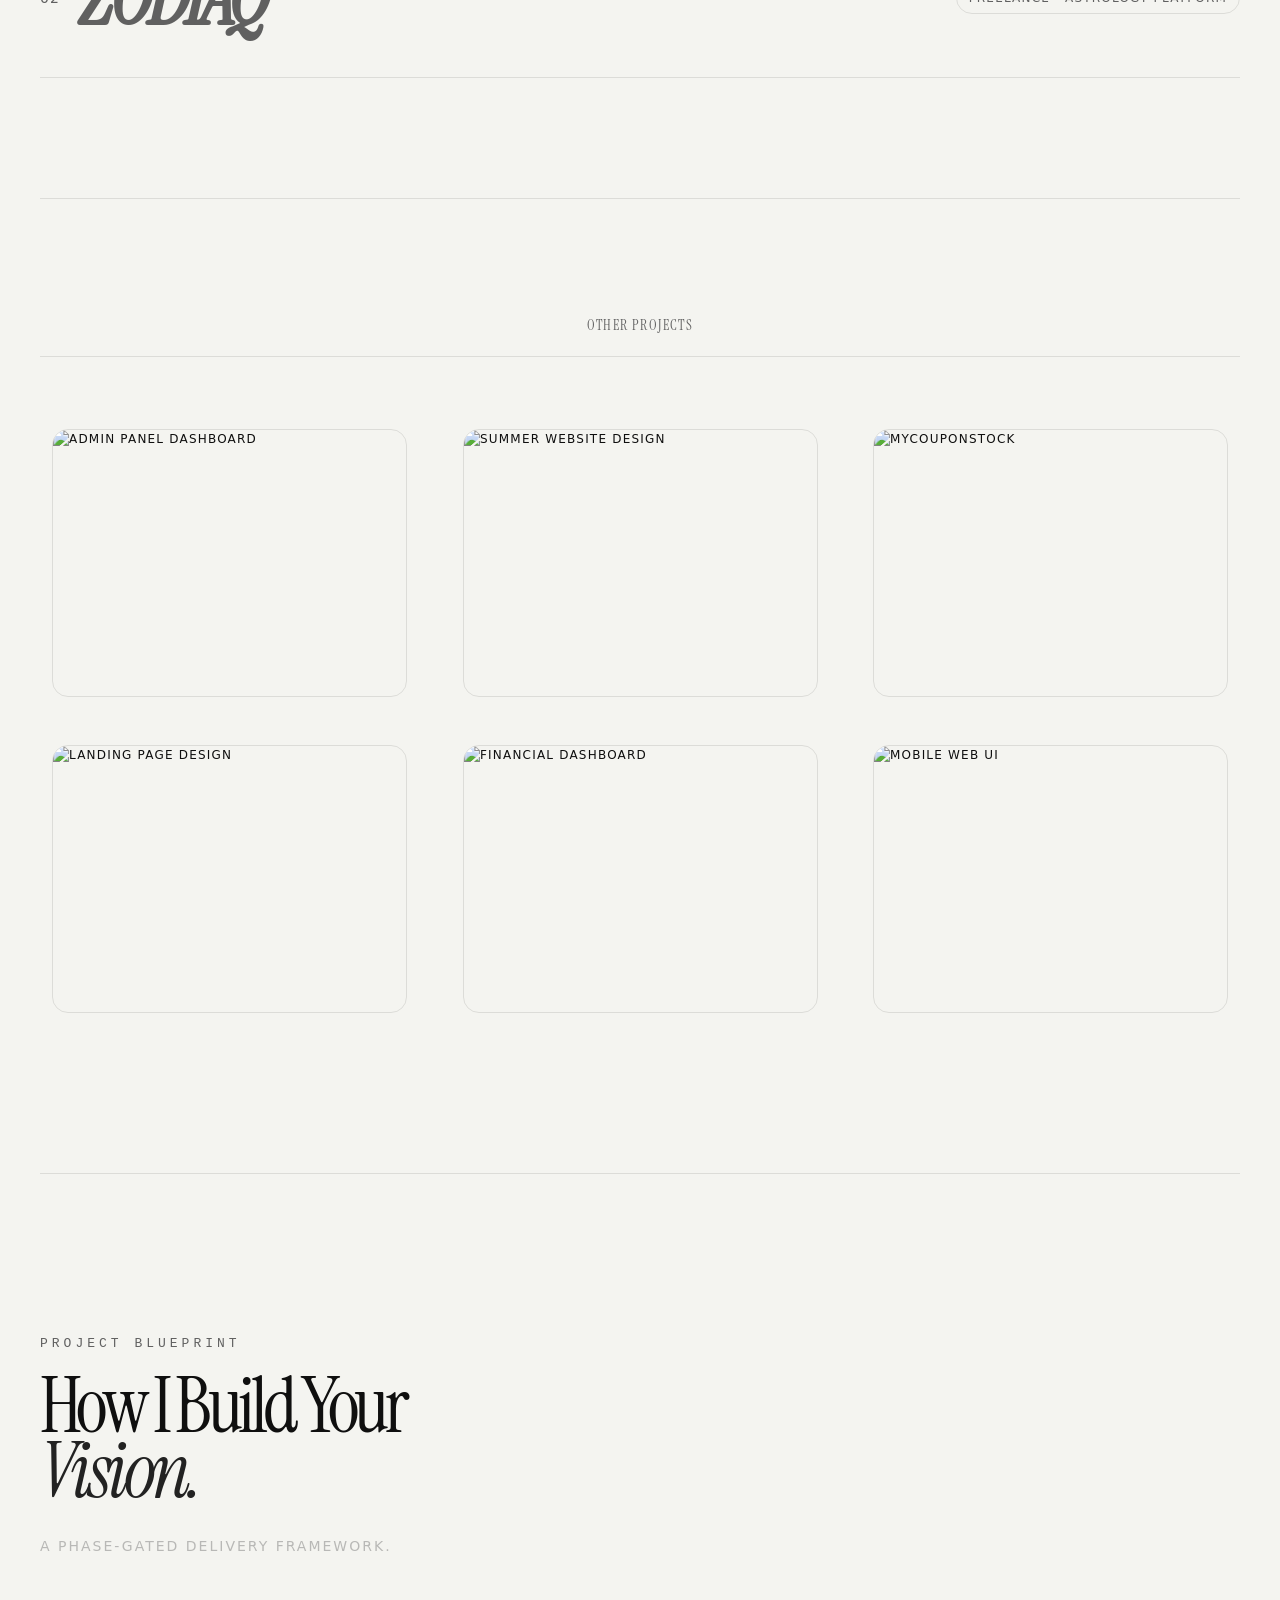
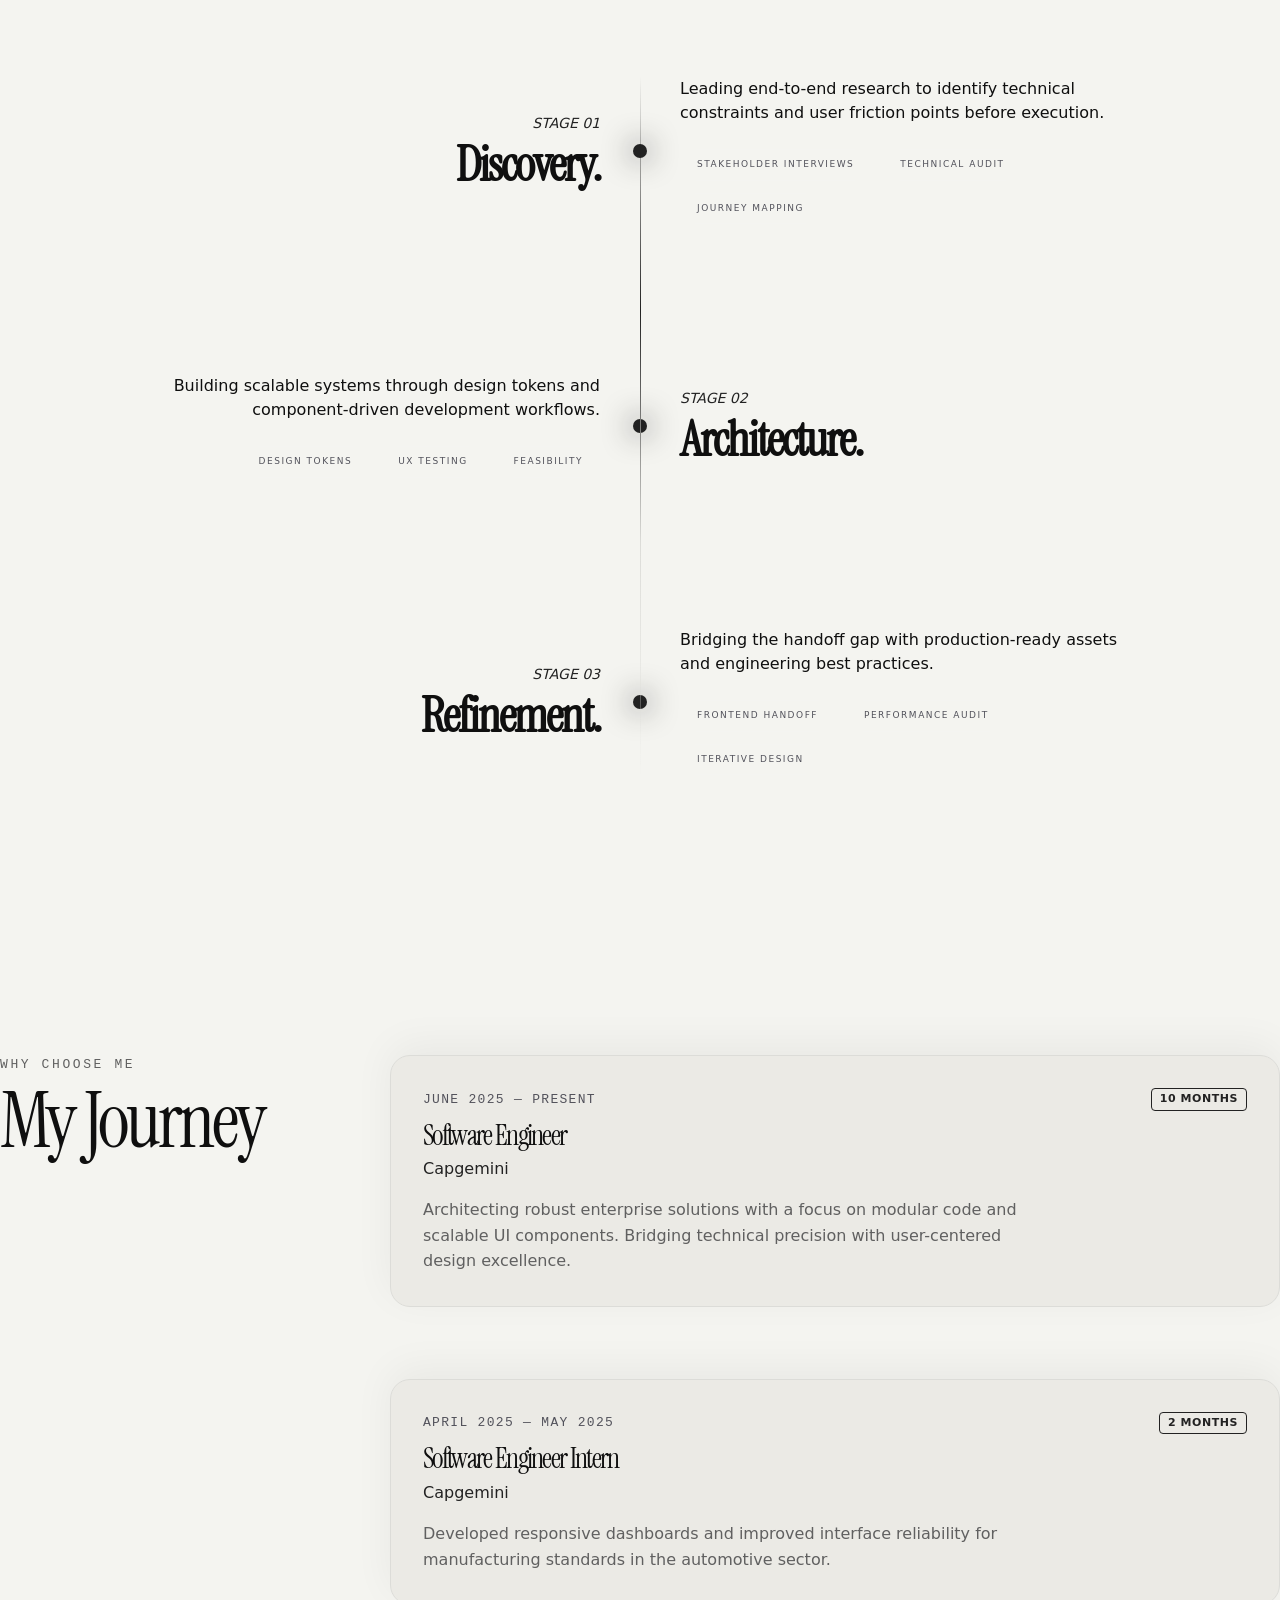
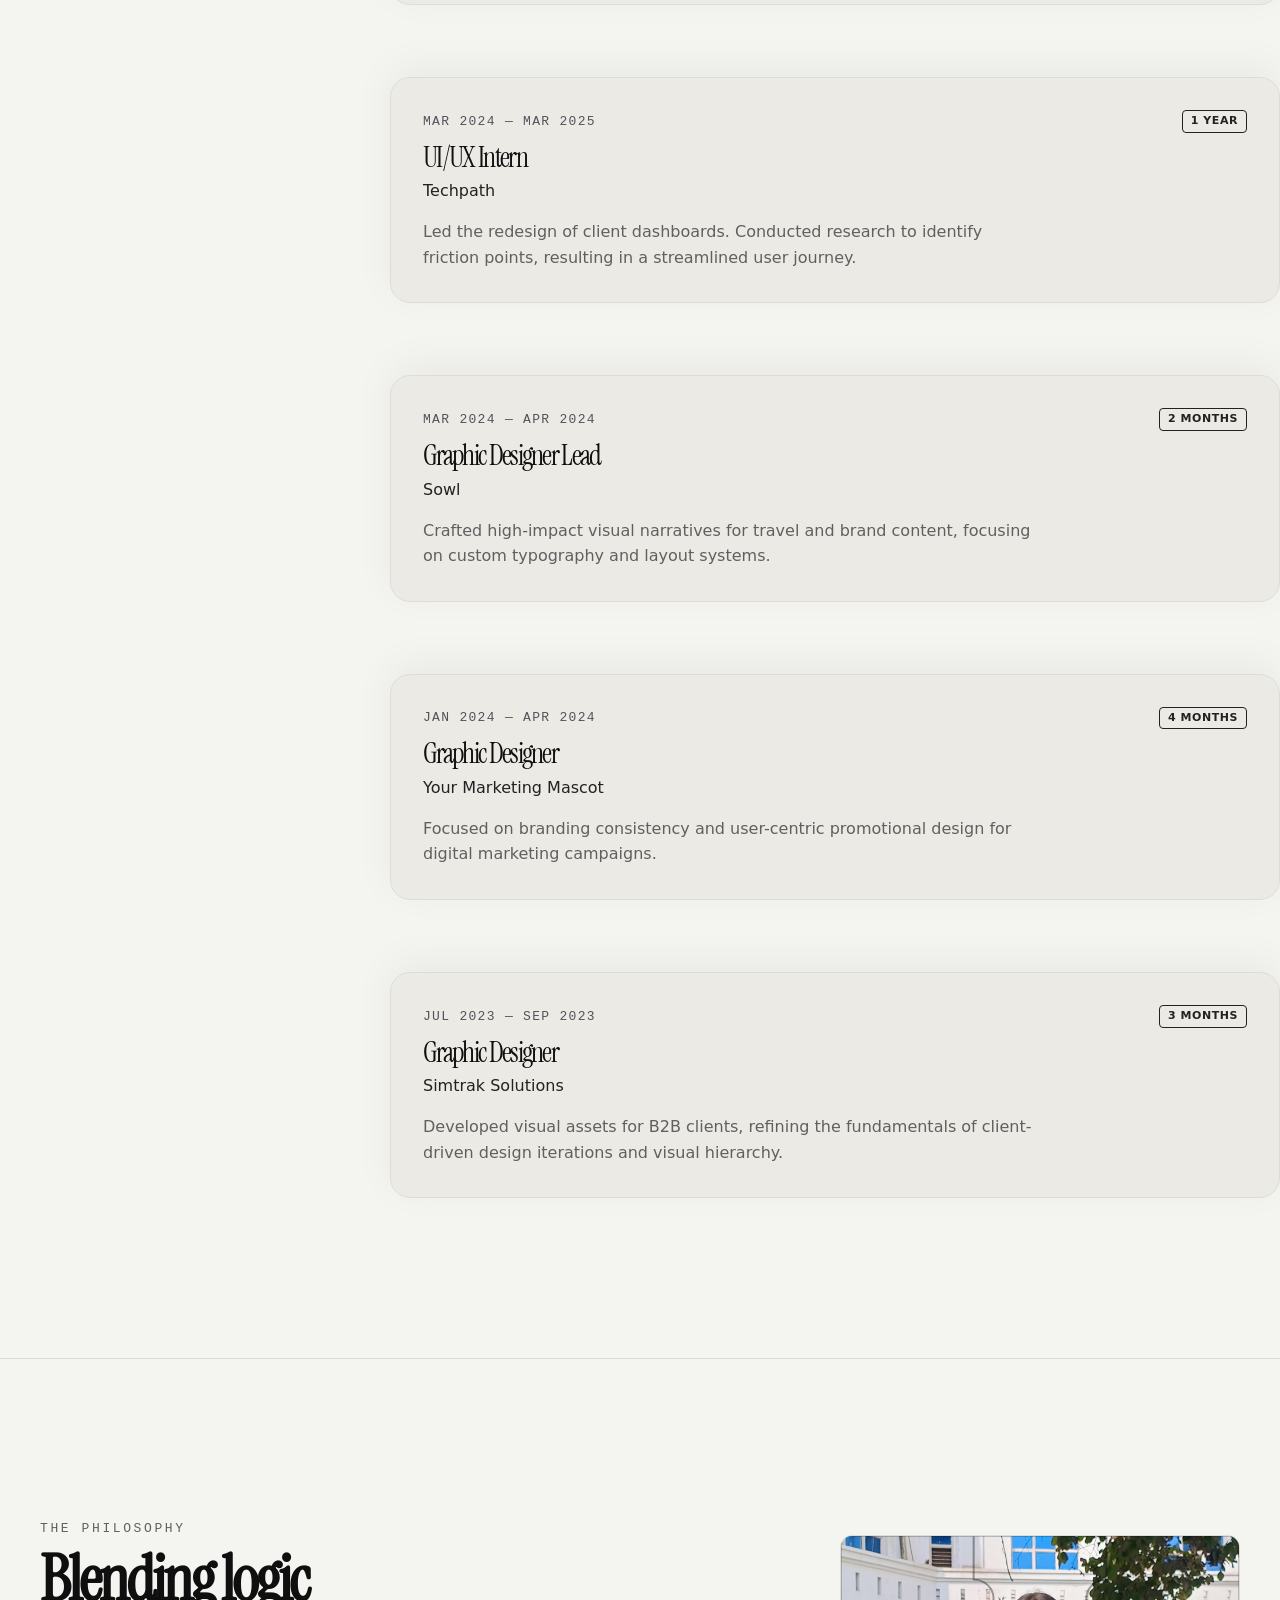
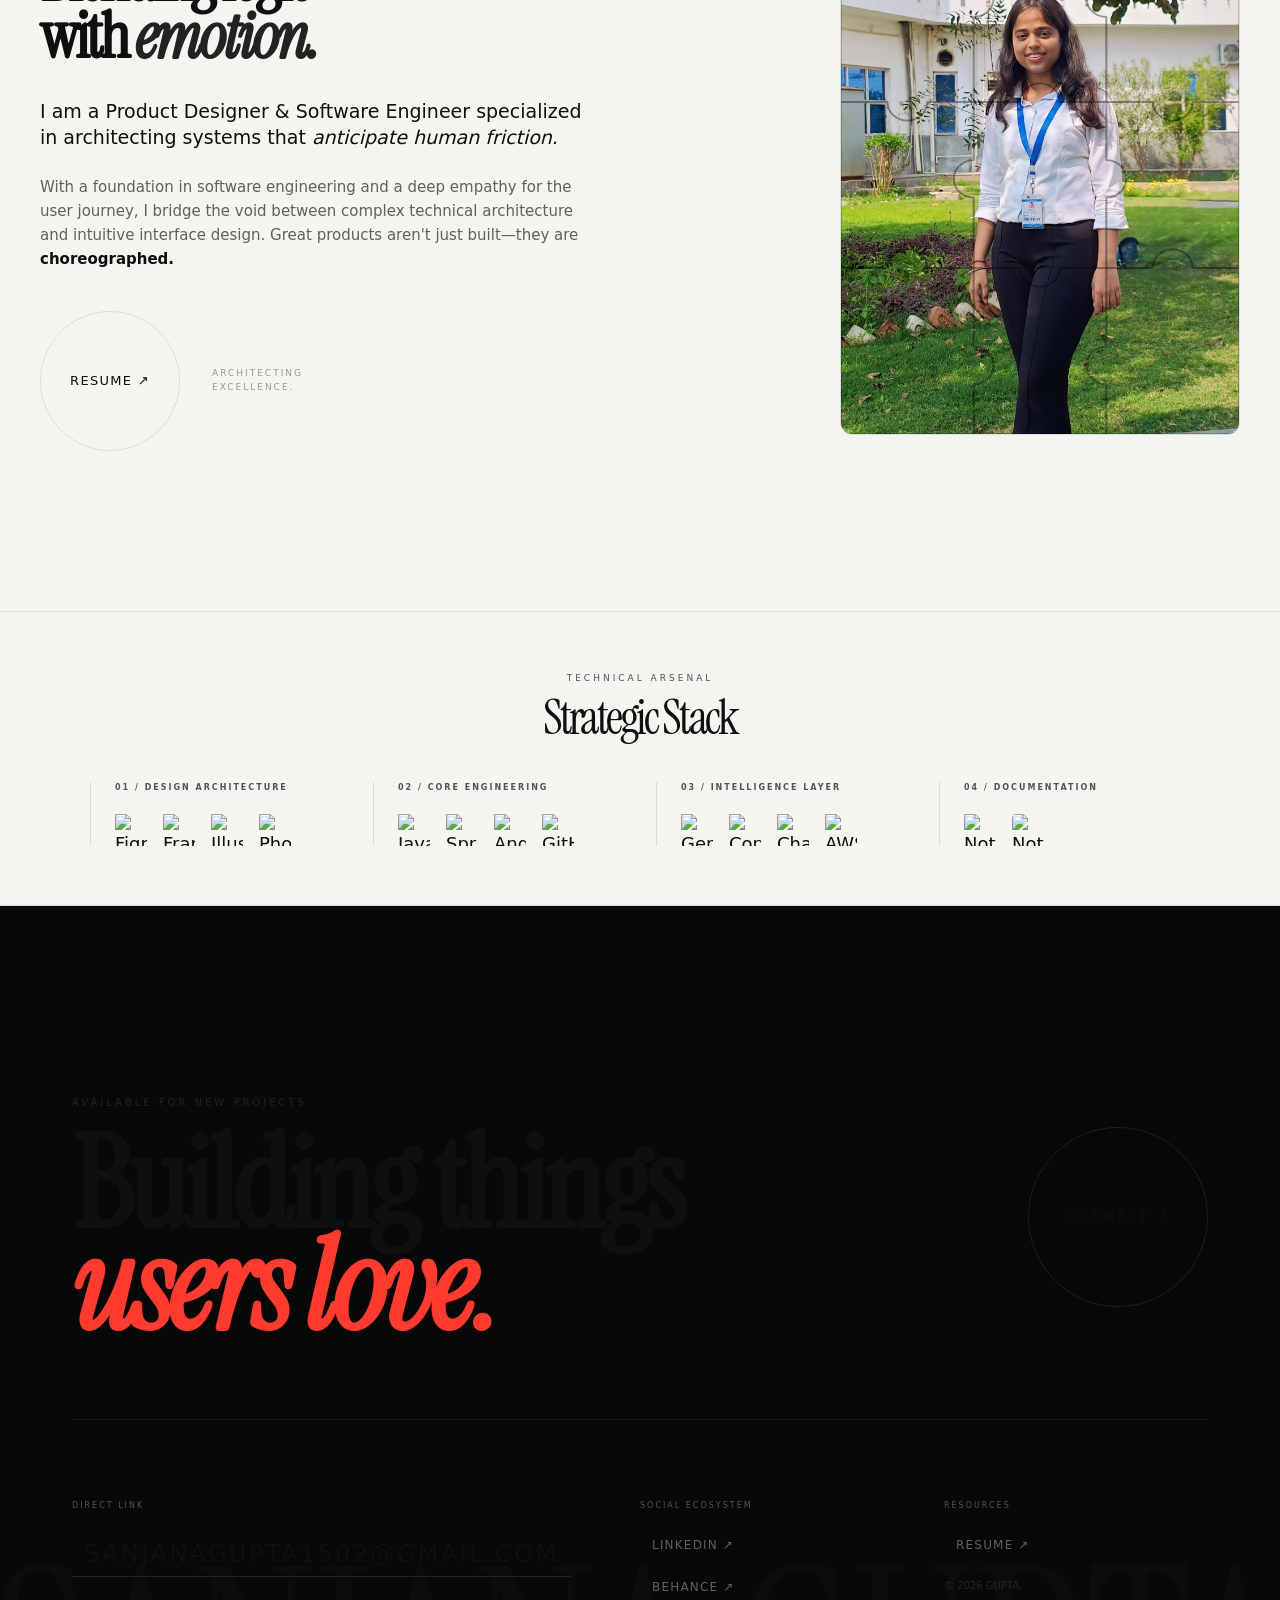
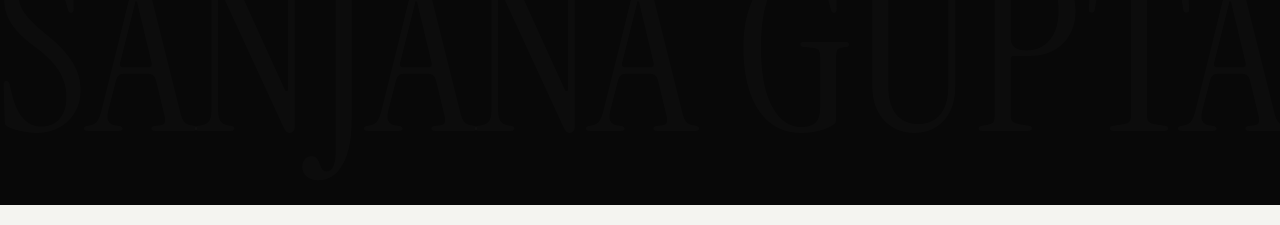
==== commit b416aa26: "style: restored brand typography sitewide while keeping case study headers ultra-readable in sans-se" ====
--- a/OneDrive/Documents/Portfolio/index.html
+++ b/OneDrive/Documents/Portfolio/index.html
@@ -9,7 +9,7 @@
     <!-- Fonts -->
     <link rel="preconnect" href="https://fonts.googleapis.com">
     <link rel="preconnect" href="https://fonts.gstatic.com" crossorigin>
-    <link href="https://fonts.googleapis.com/css2?family=Instrument+Serif:ital@0;1&family=DM+Sans:wght@300;400;500;600&display=swap" rel="stylesheet">
+    <link href="https://fonts.googleapis.com/css2?family=Instrument+Serif:ital@0;1&family=Plus+Jakarta+Sans:wght@300;400;500;600;700&display=swap" rel="stylesheet" />
     
     <!-- CSS Modules -->
     <link rel="stylesheet" href="css/variables.css" />
@@ -125,7 +125,6 @@
             .is-nav-open .nav__mobile-toggle .line-1 { transform: translateY(3.5px) rotate(45deg); }
             .is-nav-open .nav__mobile-toggle .line-2 { transform: translateY(-3.5px) rotate(-45deg); }
 
-            /* Modern Drawer Overlay Refinement */
             .nav-overlay {
                 position: fixed;
                 inset: 0;
@@ -145,7 +144,7 @@
             .nav-overlay__content {
                 display: flex;
                 flex-direction: column;
-                align-items: flex-start; /* Left-aligned for premium 'index' feel */
+                align-items: flex-start;
                 gap: 32px;
                 opacity: 0;
                 transform: translateX(40px);
@@ -497,7 +496,7 @@
                 <a href="case-study-pawaac.html" class="work-row reveal magnetic hoverable">
                     <div class="work-row__info">
                         <span class="work-row__num">01</span>
-                        <h2 class="work-row__title">PAWAAC</h2>
+                        <h2 class="work-row__title" style="font-weight: 700; letter-spacing: -3px;">PAWAAC</h2>
                         <span class="work-row__tag">Website · Defense Tech</span>
                     </div>
                     <div class="work-row__image">
@@ -509,7 +508,7 @@
                 <a href="case-study-zodiaq.html" class="work-row reveal magnetic hoverable">
                     <div class="work-row__info">
                         <span class="work-row__num">02</span>
-                        <h2 class="work-row__title"><em>Zodiaq</em></h2>
+                        <h2 class="work-row__title" style="font-weight: 700; letter-spacing: -3px;"><em>Zodiaq</em></h2>
                         <span class="work-row__tag">Freelance · Astrology Platform</span>
                     </div>
                     <div class="work-row__image">
@@ -610,8 +609,8 @@
                 <!-- Stage 01: Discovery -->
                 <div class="reveal node-row" style="display: grid; grid-template-columns: 1fr 1fr; gap: 80px; align-items: center; margin-bottom: 150px; position: relative; transition: all 1s var(--ease-out);">
                     <div class="node-label" style="text-align: right; transform: translateX(-40px); opacity: 0; transition: all 1s var(--ease-out) 0.2s;">
-                        <span style="font-family: 'Instrument Serif', serif; font-size: 14px; font-style: italic; color: var(--accent); display: block; margin-bottom: 8px;">STAGE 01</span>
-                        <h3 style="font-family: var(--font-display); font-size: 48px; color: var(--text-primary); margin-bottom: 0;">Discovery.</h3>
+                        <span style="font-size: 14px; font-style: italic; color: var(--accent); display: block; margin-bottom: 8px;">STAGE 01</span>
+                        <h3 style="font-family: var(--font-display); font-size: 48px; color: var(--text-primary); margin-bottom: 0; font-weight: 700; letter-spacing: -2px;">Discovery.</h3>
                     </div>
                     
                     <div class="node-dot-housed" style="position: absolute; left: 50%; transform: translate(-50%, -50%) scale(0); transition: transform 0.8s cubic-bezier(0.175, 0.885, 0.32, 1.275) 0.1s; top: 50%; z-index: 2;">
@@ -644,16 +643,16 @@
                     </div>
 
                     <div class="node-label" style="text-align: left; transform: translateX(40px); opacity: 0; transition: all 1s var(--ease-out) 0.2s;">
-                        <span style="font-family: 'Instrument Serif', serif; font-size: 14px; font-style: italic; color: var(--accent); display: block; margin-bottom: 8px;">STAGE 02</span>
-                        <h3 style="font-family: var(--font-display); font-size: 48px; color: var(--text-primary); margin-bottom: 0;">Architecture.</h3>
+                        <span style="font-size: 14px; font-style: italic; color: var(--accent); display: block; margin-bottom: 8px;">STAGE 02</span>
+                        <h3 style="font-family: var(--font-display); font-size: 48px; color: var(--text-primary); margin-bottom: 0; font-weight: 700; letter-spacing: -2px;">Architecture.</h3>
                     </div>
                 </div>
 
                 <!-- Stage 03: Implementation -->
                 <div class="reveal node-row" style="display: grid; grid-template-columns: 1fr 1fr; gap: 80px; align-items: center; position: relative; transition: all 1s var(--ease-out);">
                     <div class="node-label" style="text-align: right; transform: translateX(-40px); opacity: 0; transition: all 1s var(--ease-out) 0.2s;">
-                        <span style="font-family: 'Instrument Serif', serif; font-size: 14px; font-style: italic; color: var(--accent); display: block; margin-bottom: 8px;">STAGE 03</span>
-                        <h3 style="font-family: var(--font-display); font-size: 48px; color: var(--text-primary); margin-bottom: 0;">Refinement.</h3>
+                        <span style="font-size: 14px; font-style: italic; color: var(--accent); display: block; margin-bottom: 8px;">STAGE 03</span>
+                        <h3 style="font-family: var(--font-display); font-size: 48px; color: var(--text-primary); margin-bottom: 0; font-weight: 700; letter-spacing: -2px;">Refinement.</h3>
                     </div>
                     
                     <div class="node-dot-housed" style="position: absolute; left: 50%; transform: translate(-50%, -50%) scale(0); transition: transform 0.8s cubic-bezier(0.175, 0.885, 0.32, 1.275) 0.1s; top: 50%; z-index: 2;">
@@ -671,15 +670,13 @@
                 </div>
             </div>
         </section>
-        </section>
-        </section>
 
         <!-- Experience / My Journey Section -->
         <section id="experience" class="container reveal" style="padding: 120px 0;">
             <div class="experience-stacked-container">
                 <div class="experience-header-sticky">
                     <span class="hero__overhead" style="margin-bottom: 8px; display: block;">WHY CHOOSE ME</span>
-                    <h2 style="font-family: 'Instrument Serif', serif; font-style: italic; font-weight: 400; font-size: clamp(3.5rem, 6vw, 5.5rem); margin-bottom: 0; line-height: 1; letter-spacing: -1px; color: var(--text-primary);">My Journey</h2>
+                    <h2 style="font-weight: 400; font-size: clamp(3.5rem, 6vw, 5.5rem); margin-bottom: 0; line-height: 1; letter-spacing: -3px; color: var(--text-primary);">My Journey</h2>
                 </div>
                 
                 <div class="experience-cards">
@@ -761,13 +758,13 @@
                 <div style="display: grid; grid-template-columns: 1.5fr 1fr; gap: 80px; align-items: center;">
                     <div class="about-narrative">
                         <span class="hero__overhead" style="margin-bottom: 12px; display: block;">THE PHILOSOPHY</span>
-                        <h2 style="font-family: var(--font-display); font-size: clamp(2.2rem, 5vw, 4.2rem); line-height: 0.9; letter-spacing: -2px; color: var(--text-primary); margin-bottom: 32px;">
-                            Blending logic <br> with <i style="color: var(--accent); font-family: 'Instrument Serif', serif; font-style: italic;">emotion.</i>
+                        <h2 style="font-family: var(--font-display); font-size: clamp(2.2rem, 5vw, 4.2rem); line-height: 0.9; letter-spacing: -3px; color: var(--text-primary); margin-bottom: 32px; font-weight: 700;">
+                            Blending logic <br> with <span style="color: var(--accent); font-style: italic;">emotion.</span>
                         </h2>
                         
                         <div class="about-text-group" style="max-width: 550px;">
                             <p style="font-size: 19px; color: var(--text-primary); margin-bottom: 24px; line-height: 1.4; font-weight: 400;">
-                                I am a Product Designer & Software Engineer specialized in architecting systems that <i style="font-family: 'Instrument Serif', serif; font-style: italic;">anticipate human friction.</i>
+                                I am a Product Designer & Software Engineer specialized in architecting systems that <span style="font-style: italic;">anticipate human friction.</span>
                             </p>
                             <p style="font-size: 15px; color: var(--text-secondary); margin-bottom: 40px; line-height: 1.6;">
                                 With a foundation in software engineering and a deep empathy for the user journey, I bridge the void between complex technical architecture and intuitive interface design. Great products aren't just built—they are <strong style="color: var(--text-primary);">choreographed.</strong>
@@ -845,7 +842,7 @@
         <section class="tools-weightless-section container reveal" style="padding: 60px 0; border-top: 1px solid var(--border);">
             <div style="margin-bottom: 40px; text-align: center;">
                 <span style="font-size: 9px; text-transform: uppercase; letter-spacing: 3px; color: var(--text-muted); display: block; margin-bottom: 8px;">Technical Arsenal</span>
-                <h2 style="font-family: 'Instrument Serif', serif; font-style: italic; font-weight: 400; font-size: clamp(2rem, 4vw, 3rem); margin-bottom: 0; color: var(--text-primary); line-height: 1;">Strategic Stack</h2>
+                <h2 style="font-weight: 400; font-size: clamp(2rem, 4vw, 3rem); margin-bottom: 0; color: var(--text-primary); line-height: 1;">Strategic Stack</h2>
             </div>
             
             <style>
@@ -972,8 +969,8 @@
             <div style="display: flex; justify-content: space-between; align-items: center; border-bottom: 1px solid rgba(255,255,255,0.05); padding-bottom: 80px;">
                 <div class="footer-hero" style="max-width: 65%;">
                     <p style="font-size: 10px; text-transform: uppercase; letter-spacing: 3px; color: var(--accent); margin-bottom: 24px;">AVAILABLE FOR NEW PROJECTS</p>
-                    <h2 style="font-family: var(--font-display); font-size: clamp(3rem, 10vw, 8rem); line-height: 0.8; letter-spacing: -4px; color: var(--text-primary);">
-                        Building things <br> <i style="color: #ff3b30; font-family: 'Instrument Serif', serif; font-style: italic;">users love.</i>
+                    <h2 style="font-family: var(--font-display); font-size: clamp(3rem, 10vw, 8rem); line-height: 0.8; letter-spacing: -4px; color: var(--text-primary); font-weight: 700;">
+                        Building things <br> <span style="color: #ff3b30; font-style: italic;">users love.</span>
                     </h2>
                 </div>
                 
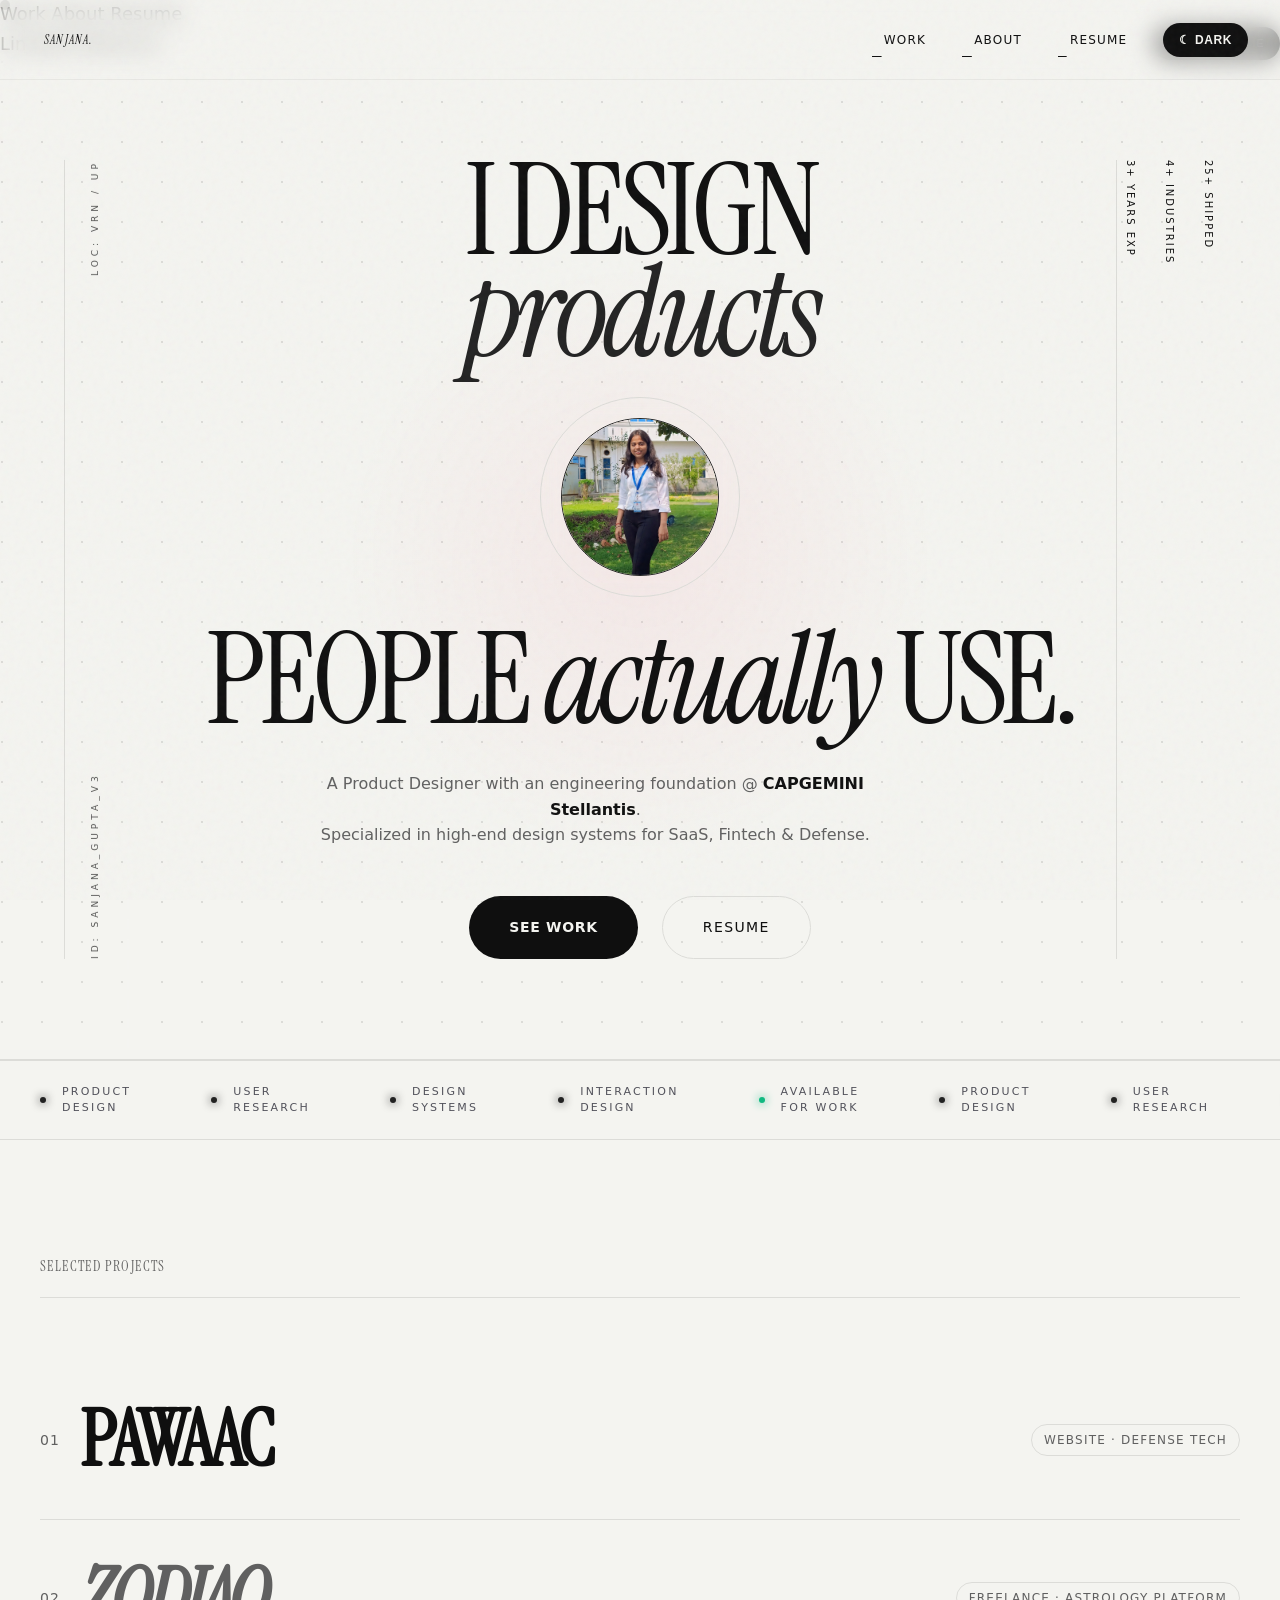
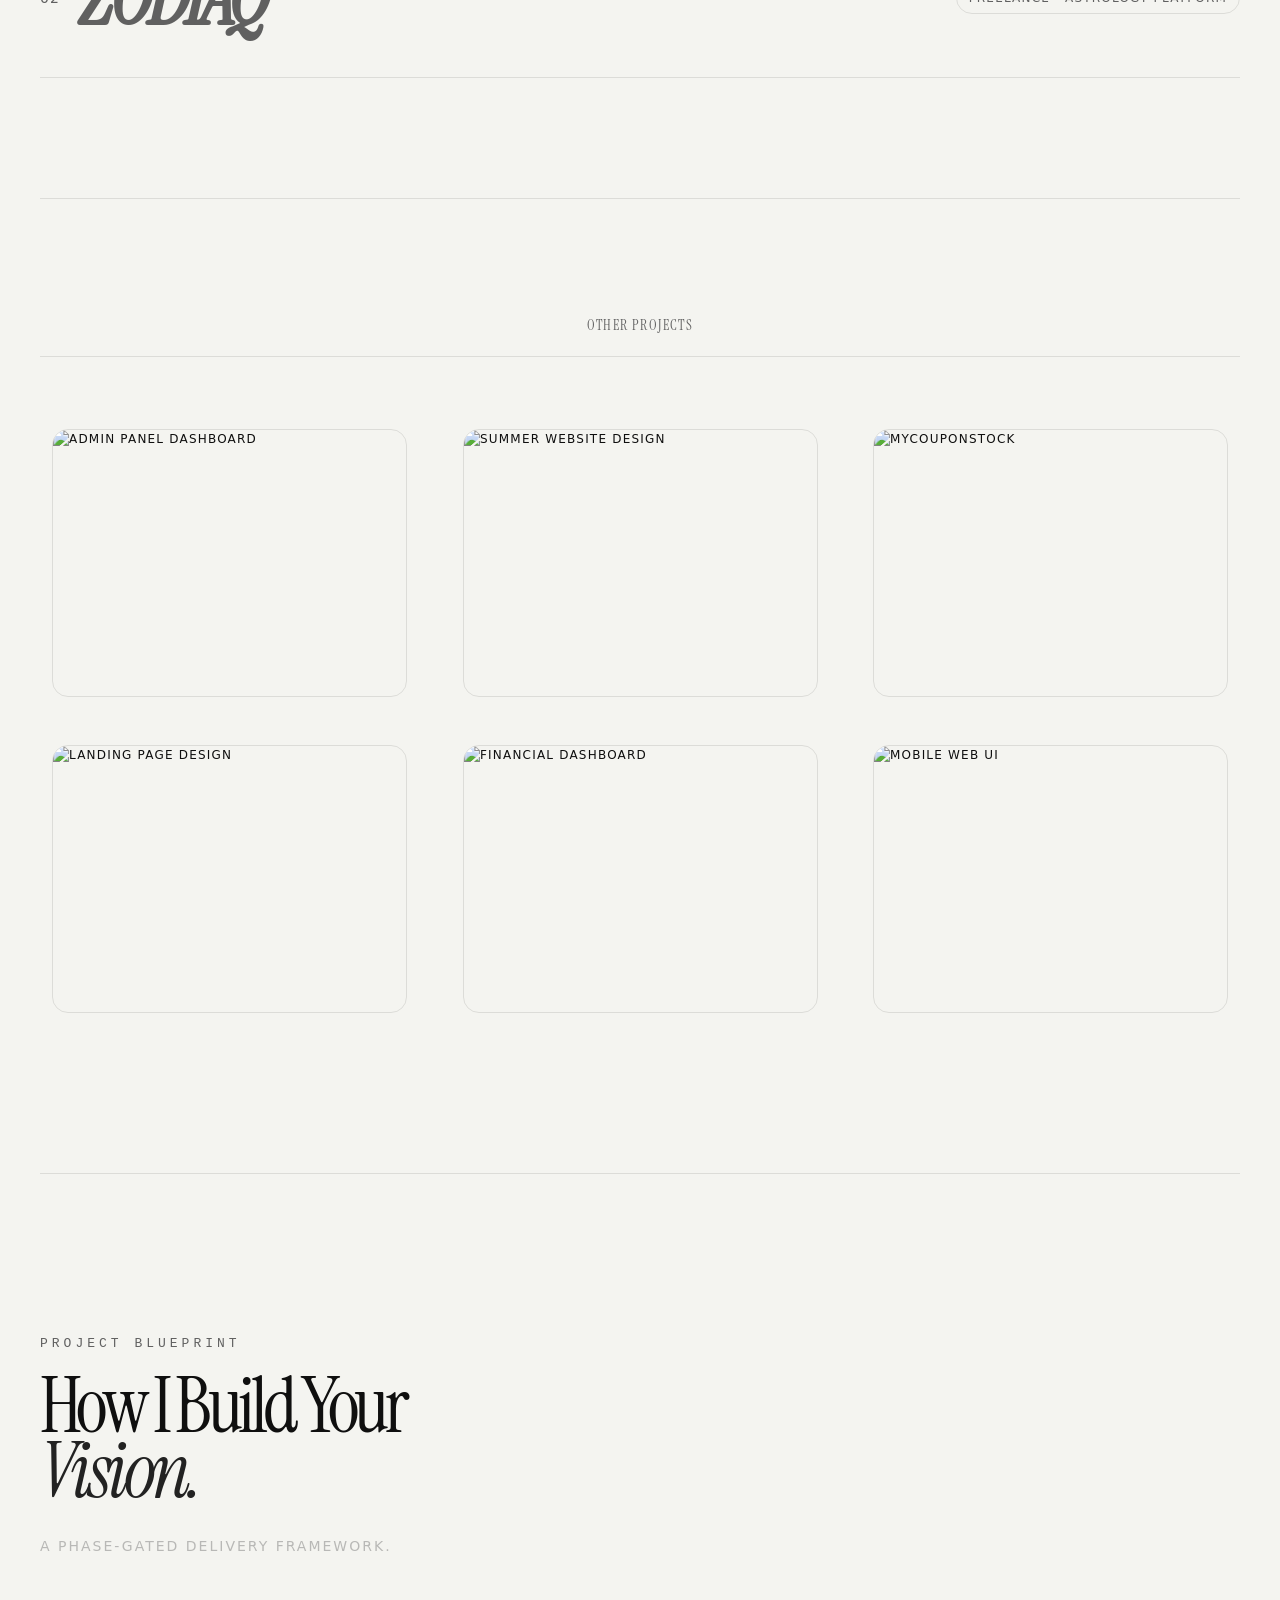
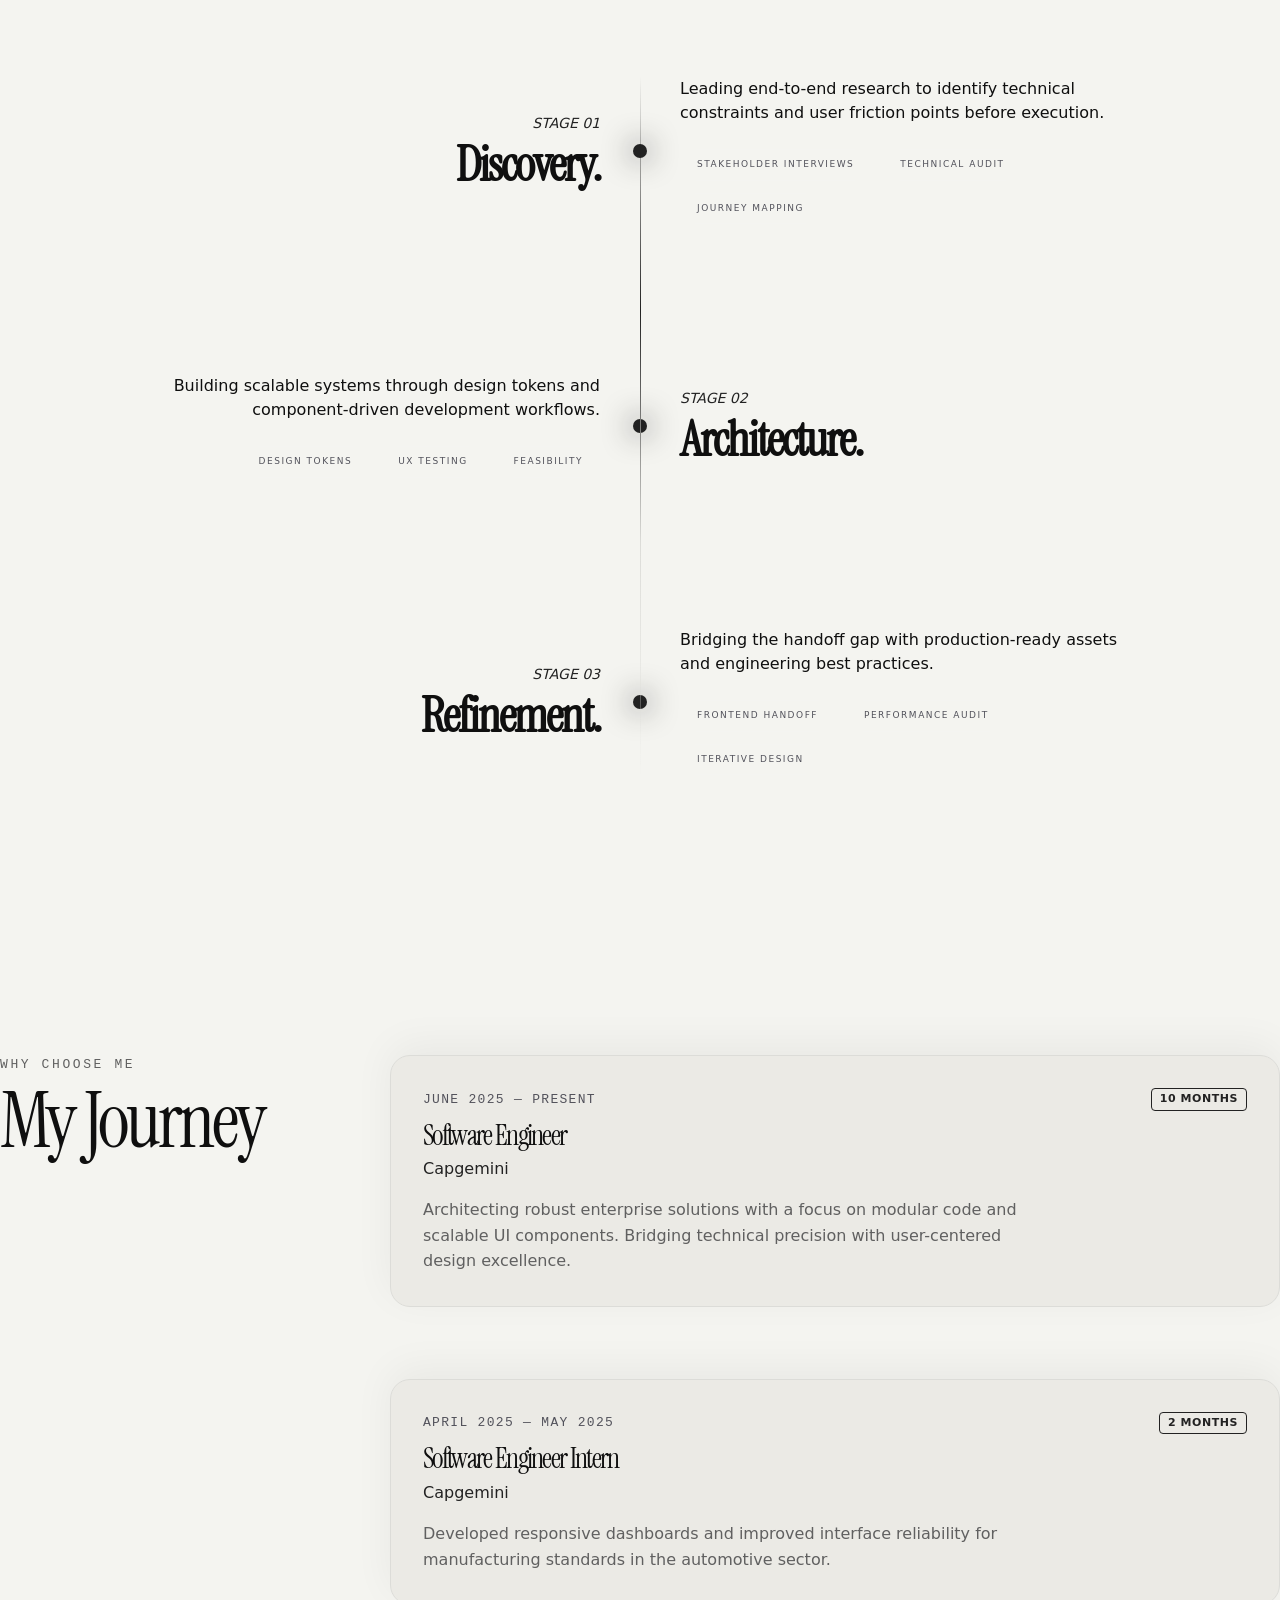
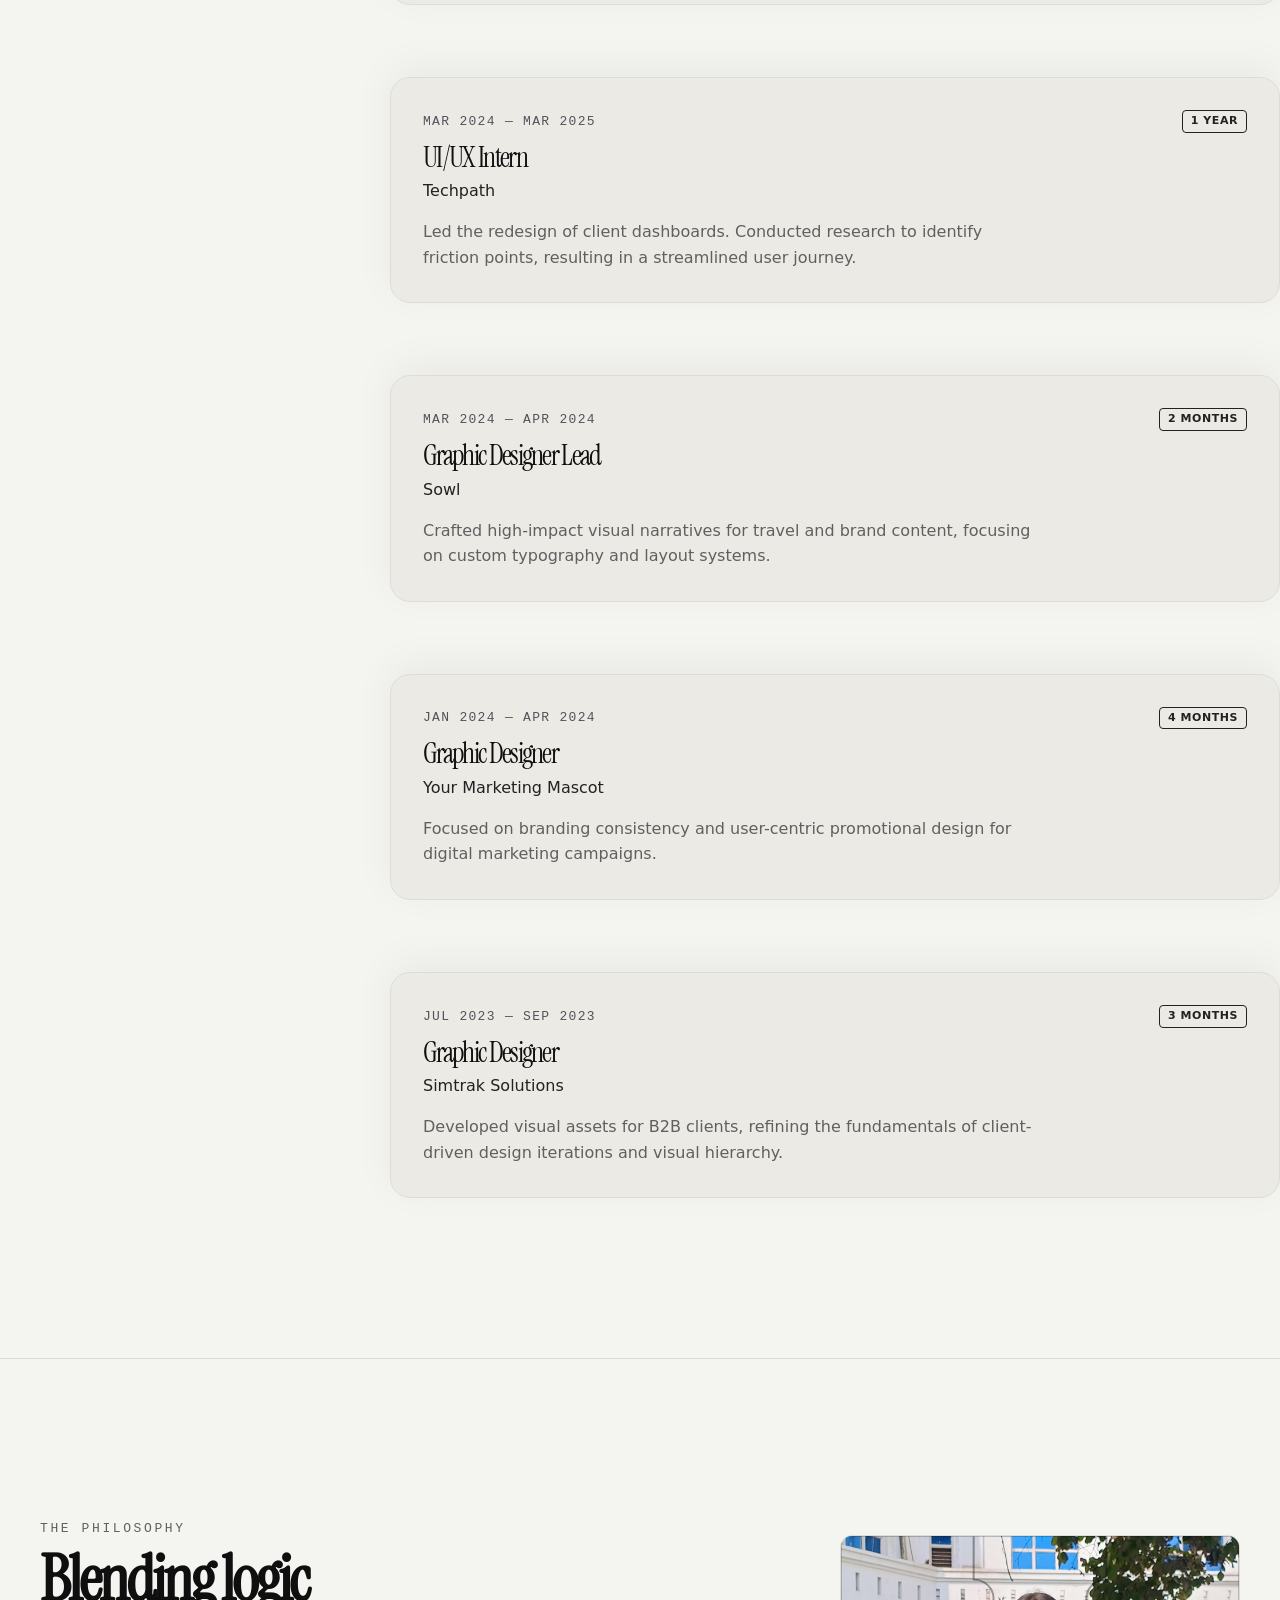
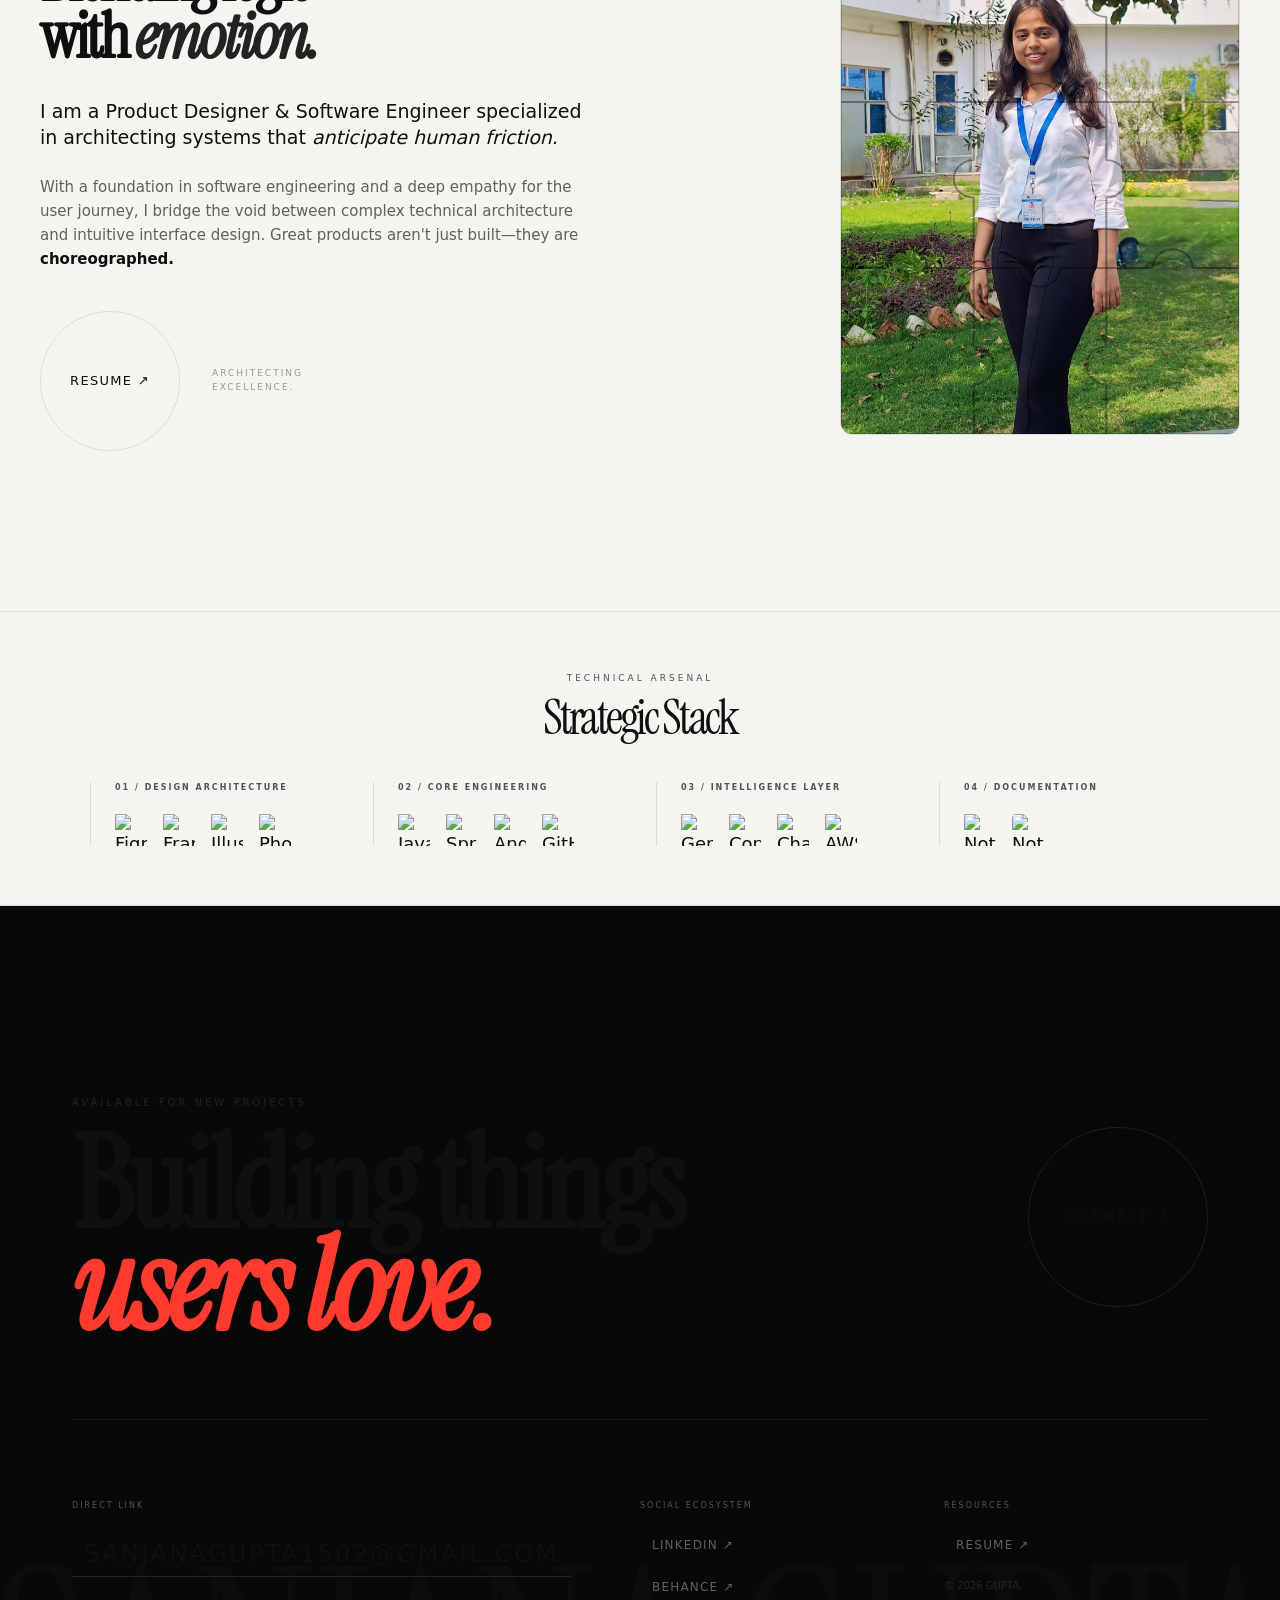
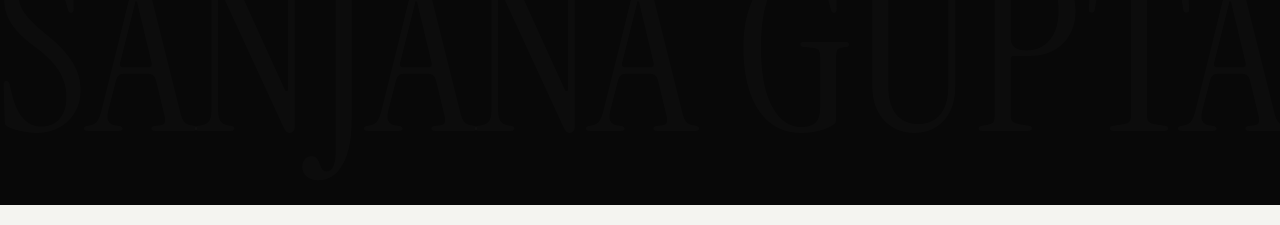
==== commit a28643e1: "fix: pushed desktop nav to right and restored mobile hamburger visibility" ====
--- a/OneDrive/Documents/Portfolio/index.html
+++ b/OneDrive/Documents/Portfolio/index.html
@@ -91,6 +91,8 @@
         /* Essential Utility Overrides */
         .btn-circle { white-space: nowrap !important; } /* Force CONNECT arrow to stay inline */
         
+        .nav__mobile-toggle { display: none; }
+
         @media (max-width: 900px) {
             /* 0. Universal Container Padding Recovery (Prevents flush edge-sticking) */
             .container { padding-left: 20px !important; padding-right: 20px !important; width: 100% !important; max-width: 100% !important; }
@@ -368,7 +370,7 @@
         <a href="/" class="nav__logo magnetic">Sanjana.</a>
         
         <!-- Desktop Links (Hidden on Mobile) -->
-        <div class="nav__links desktop-only">
+        <div class="nav__links desktop-only" style="margin-left: auto;">
             <a href="#work" class="nav__link magnetic hoverable">Work</a>
             <a href="#about" class="nav__link magnetic hoverable">About</a>
             <a href="https://drive.google.com/file/d/1_UlnaPvmlF-WjHcZ0Hj5qMyaHlZNzmox/view?usp=drive_link" target="_blank" class="nav__link magnetic hoverable">Resume</a>
@@ -379,10 +381,8 @@
 
         <!-- Mobile Toggle (Visible only on Mobile) -->
         <button class="nav__mobile-toggle" id="mobileMenuToggle" aria-label="Toggle Menu">
-            <div class="nav__mobile-toggle-btn">
-                <span class="line line-1"></span>
-                <span class="line line-2"></span>
-            </div>
+            <span class="line line-1"></span>
+            <span class="line line-2"></span>
         </button>
     </nav>
 
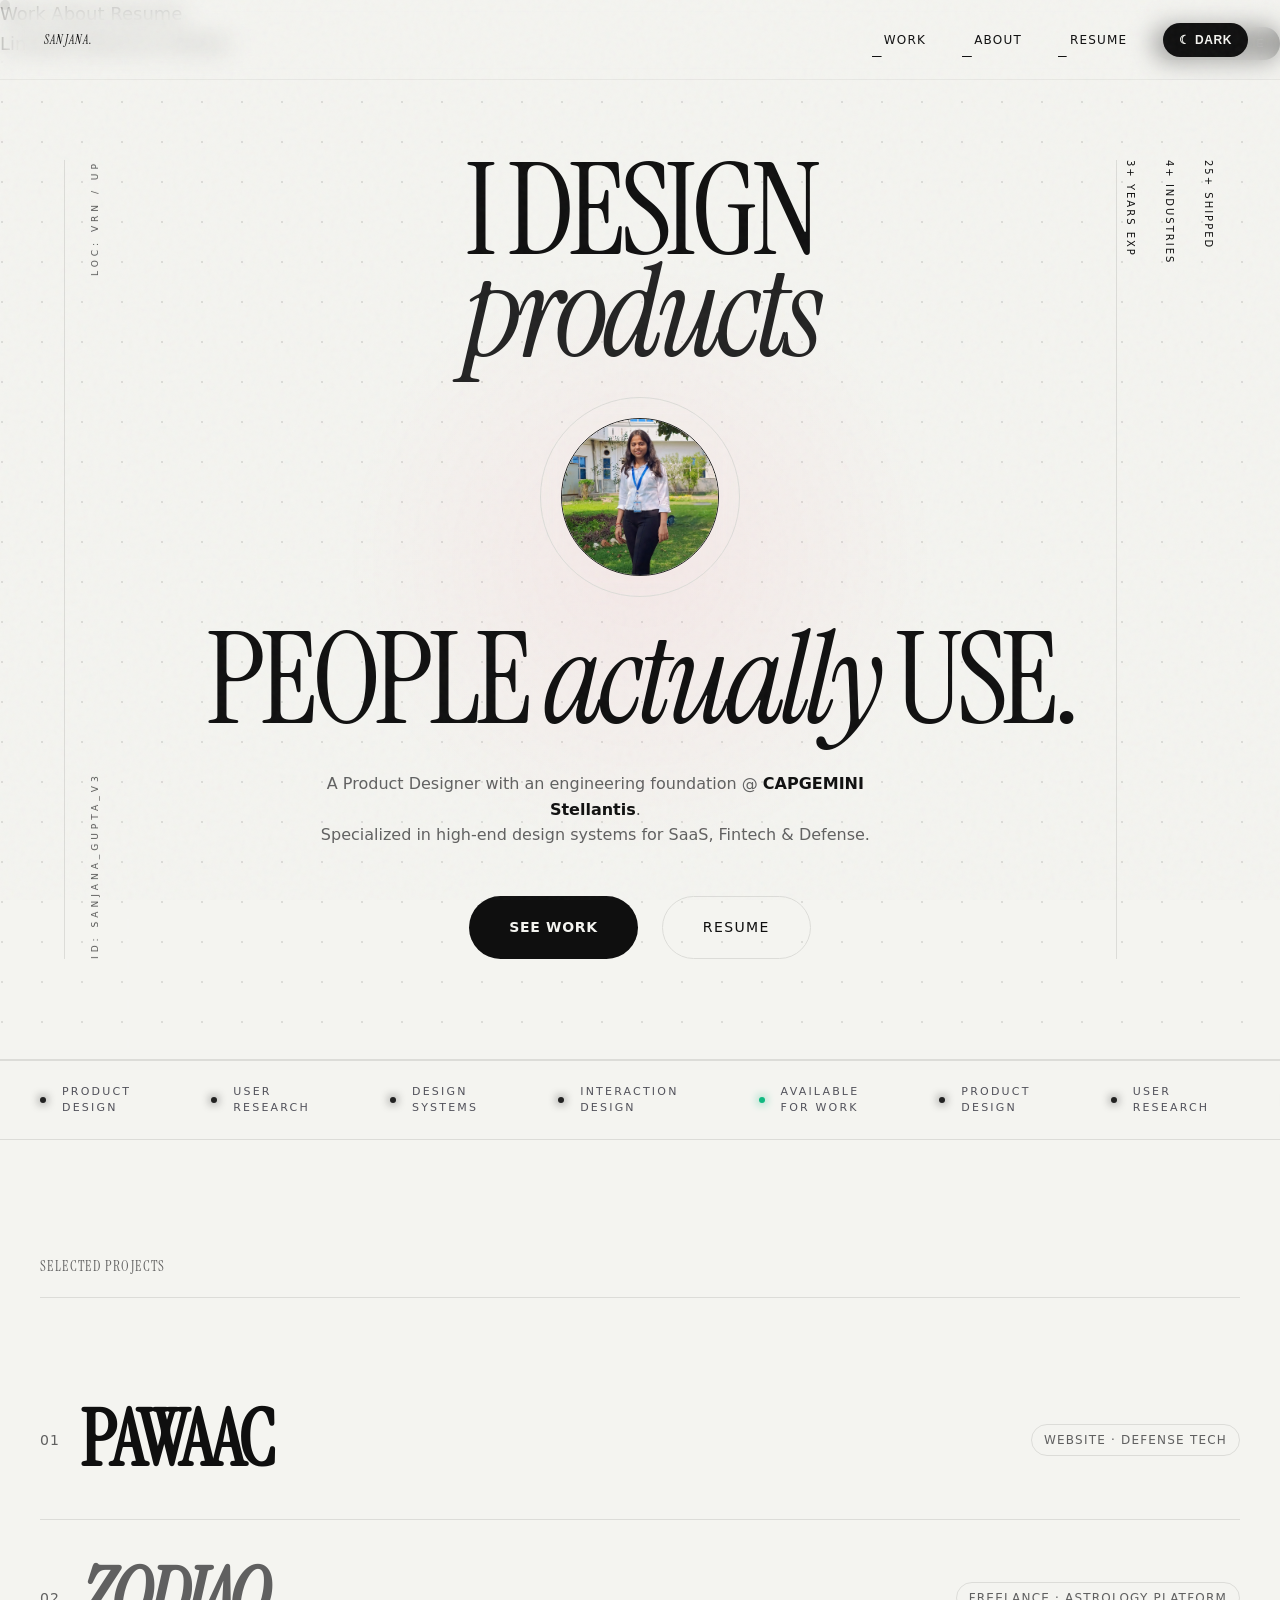
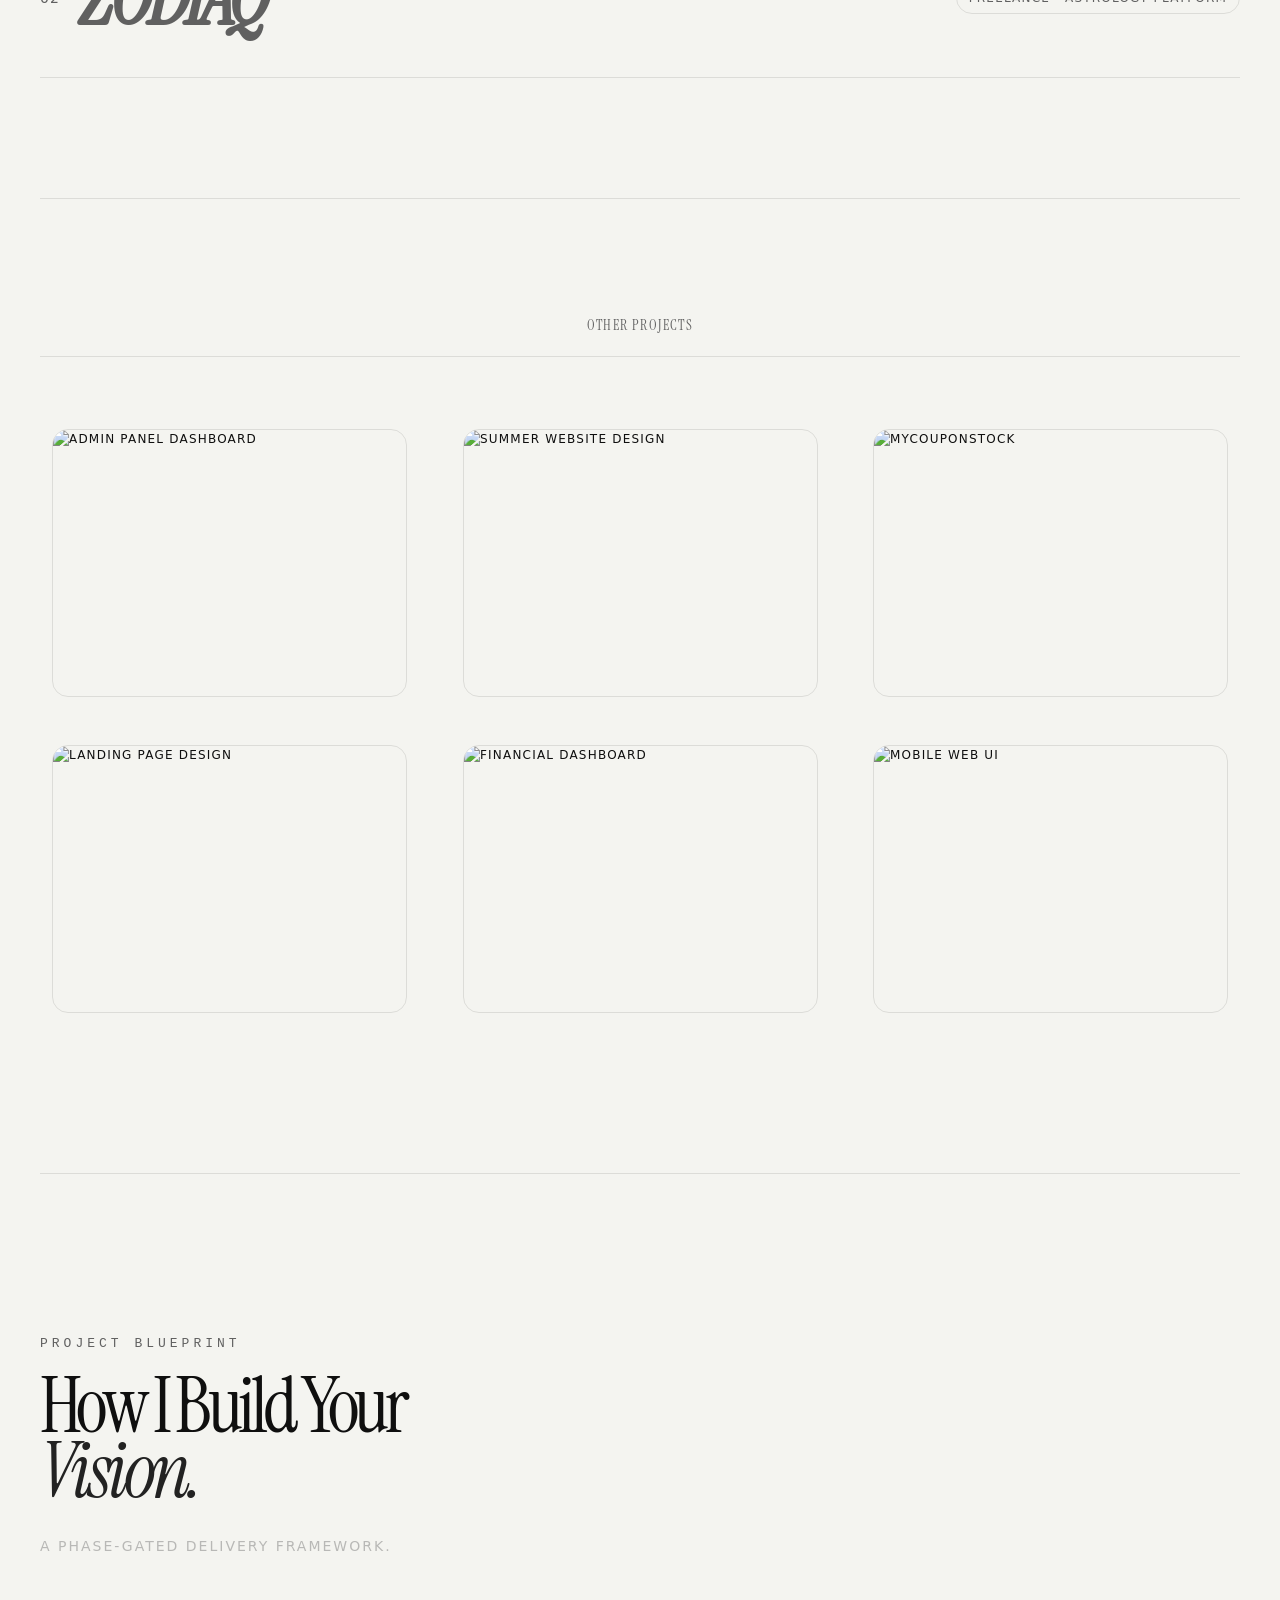
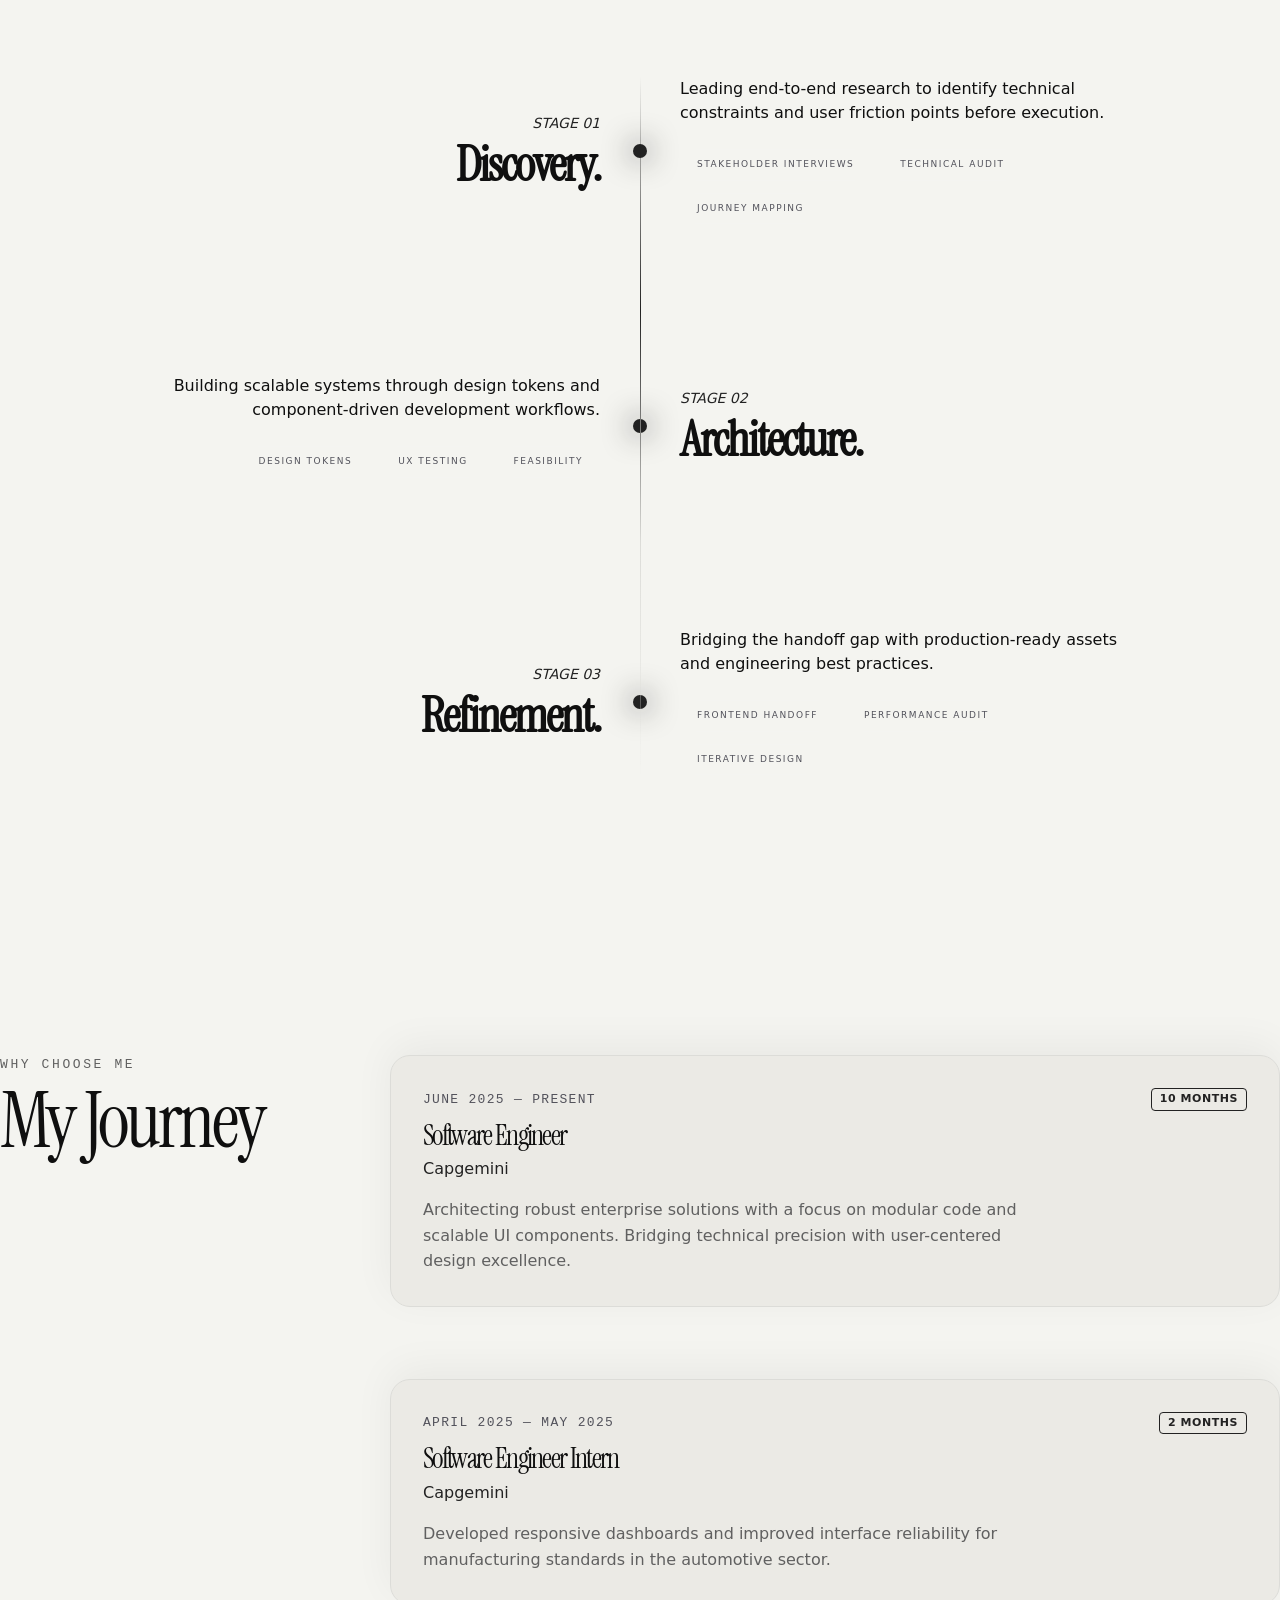
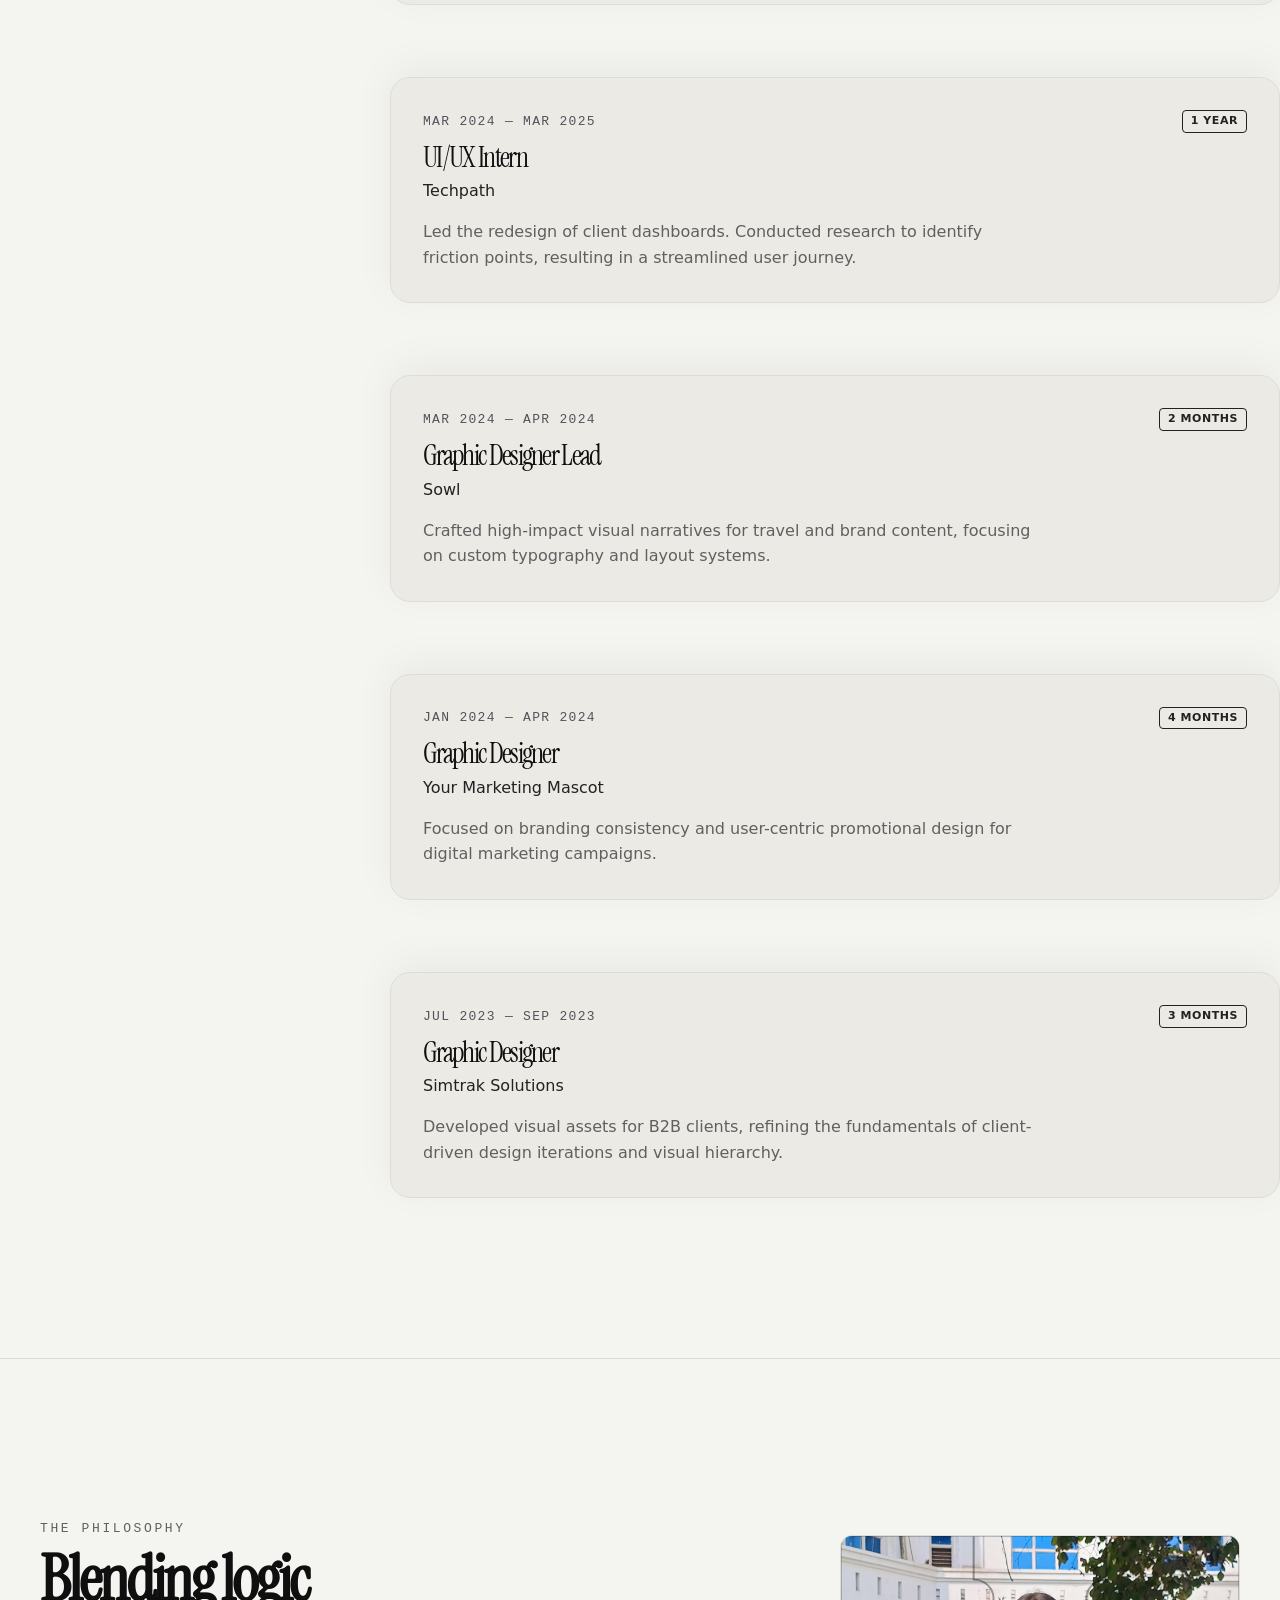
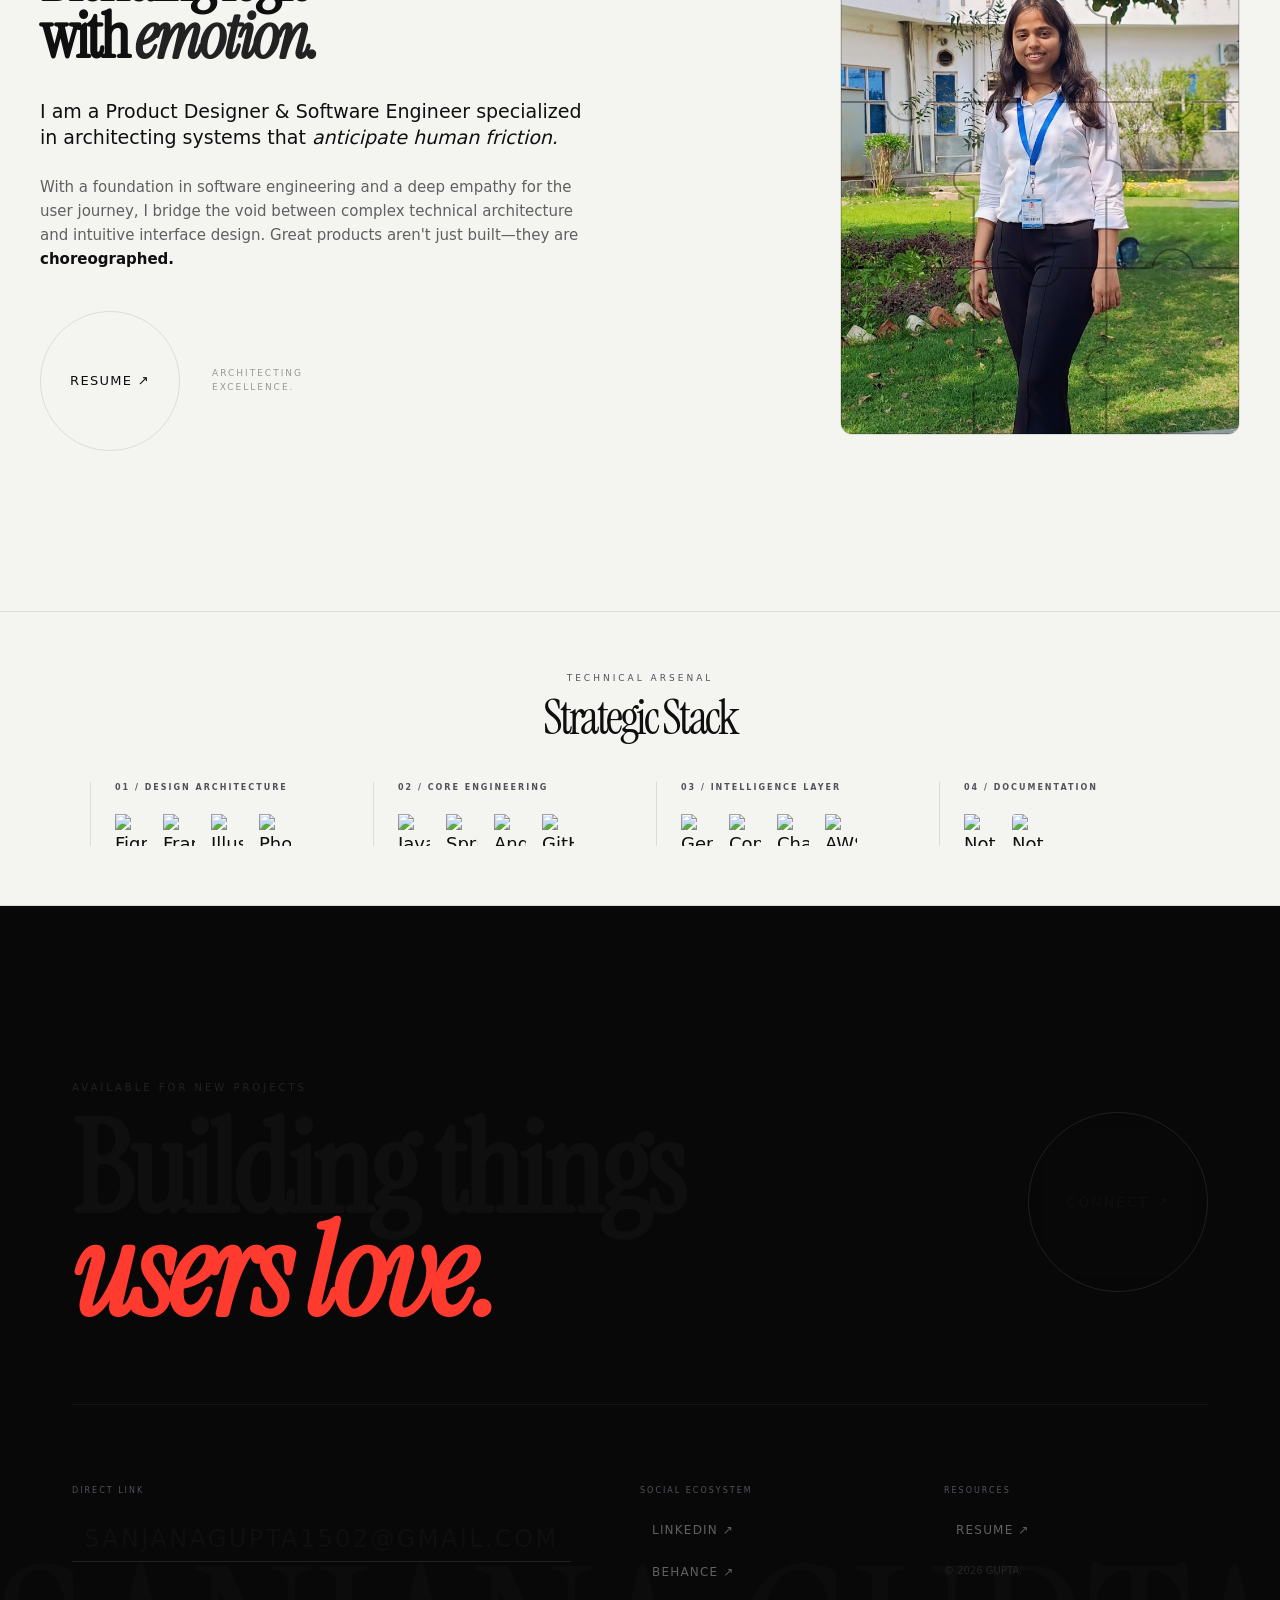
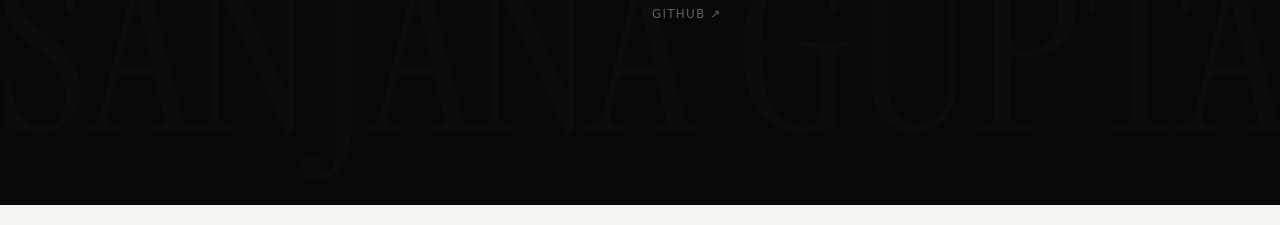
==== commit 13eb4276: "feat: integrated GitHub links across all footers and navigation overlays" ====
--- a/OneDrive/Documents/Portfolio/index.html
+++ b/OneDrive/Documents/Portfolio/index.html
@@ -398,6 +398,7 @@
                     <div class="nav-overlay__socials">
                         <a href="https://www.linkedin.com/in/sanjana-gupta-187995230/" target="_blank">LinkedIn</a>
                         <a href="https://behance.net/sanjanagupta18" target="_blank">Behance</a>
+                        <a href="https://github.com/sanjana-gupta02" target="_blank">GitHub</a>
                     </div>
                     <button class="theme-btn theme-btn--mobile" id="themeToggleMobile">
                         <span id="themeLabelMobile" style="font-size: 11px;">☾ Dark Theme</span>
@@ -991,6 +992,7 @@
                     <div style="display: flex; flex-direction: column; gap: 8px;">
                         <a href="https://www.linkedin.com/in/sanjana-gupta-187995230/" target="_blank" class="magnetic hoverable" style="font-size: 12px; text-transform: uppercase; color: var(--text-secondary); text-decoration: none;">LinkedIn ↗</a>
                         <a href="https://behance.net/sanjanagupta18" target="_blank" class="magnetic hoverable" style="font-size: 12px; text-transform: uppercase; color: var(--text-secondary); text-decoration: none;">Behance ↗</a>
+                        <a href="https://github.com/sanjana-gupta02" target="_blank" class="magnetic hoverable" style="font-size: 12px; text-transform: uppercase; color: var(--text-secondary); text-decoration: none;">GitHub ↗</a>
                     </div>
                 </div>
 
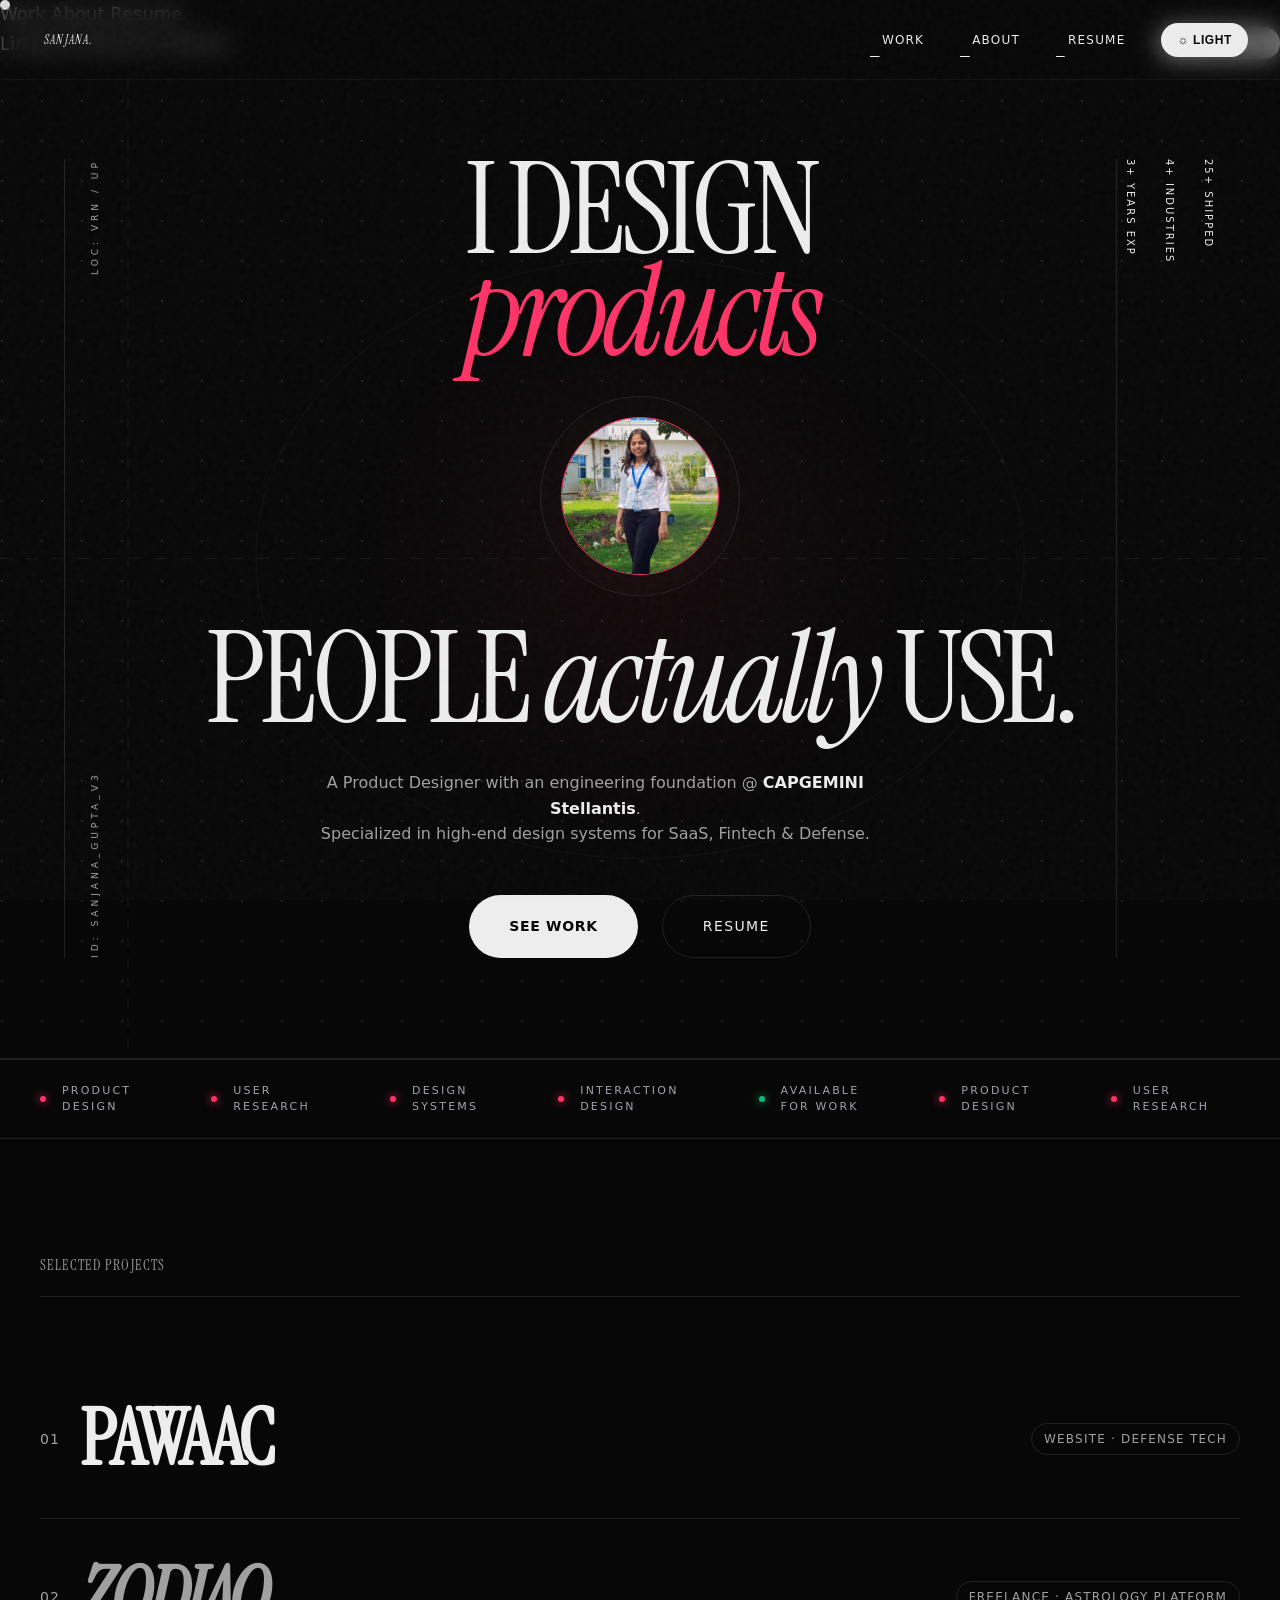
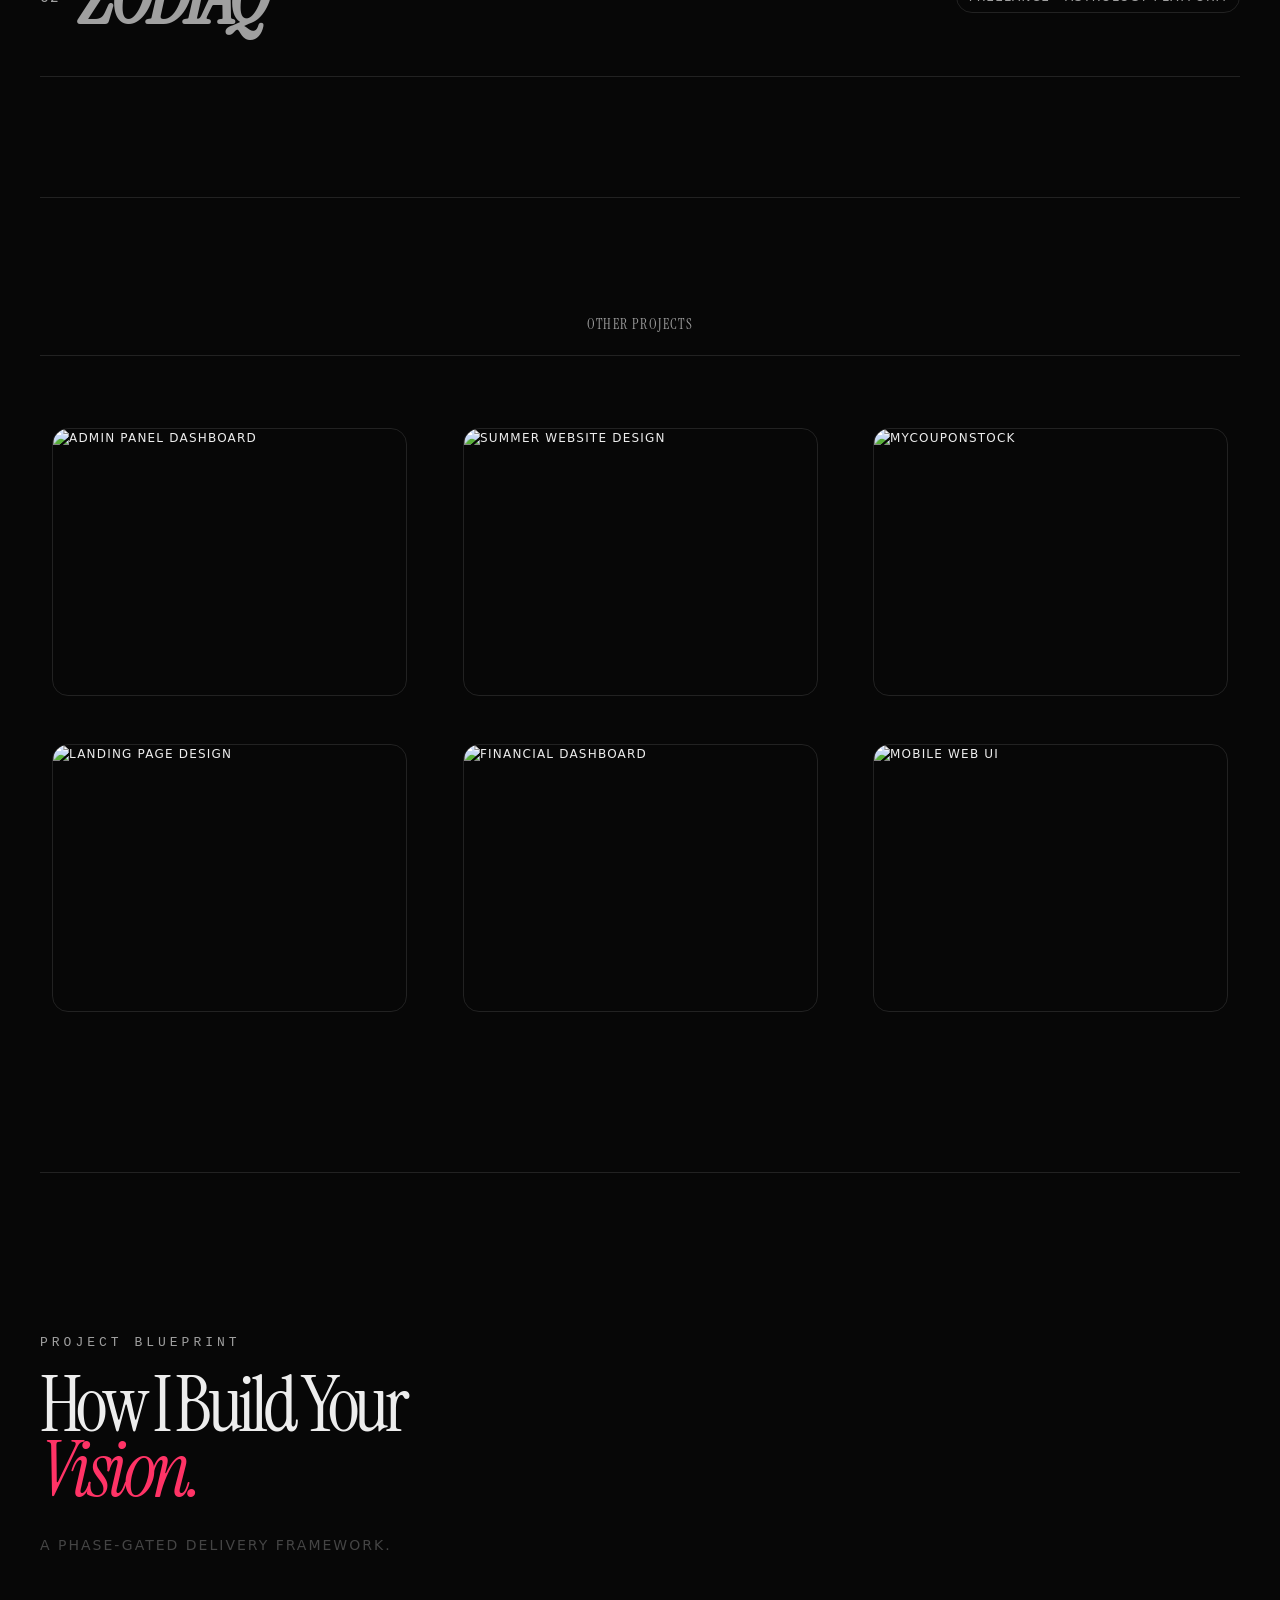
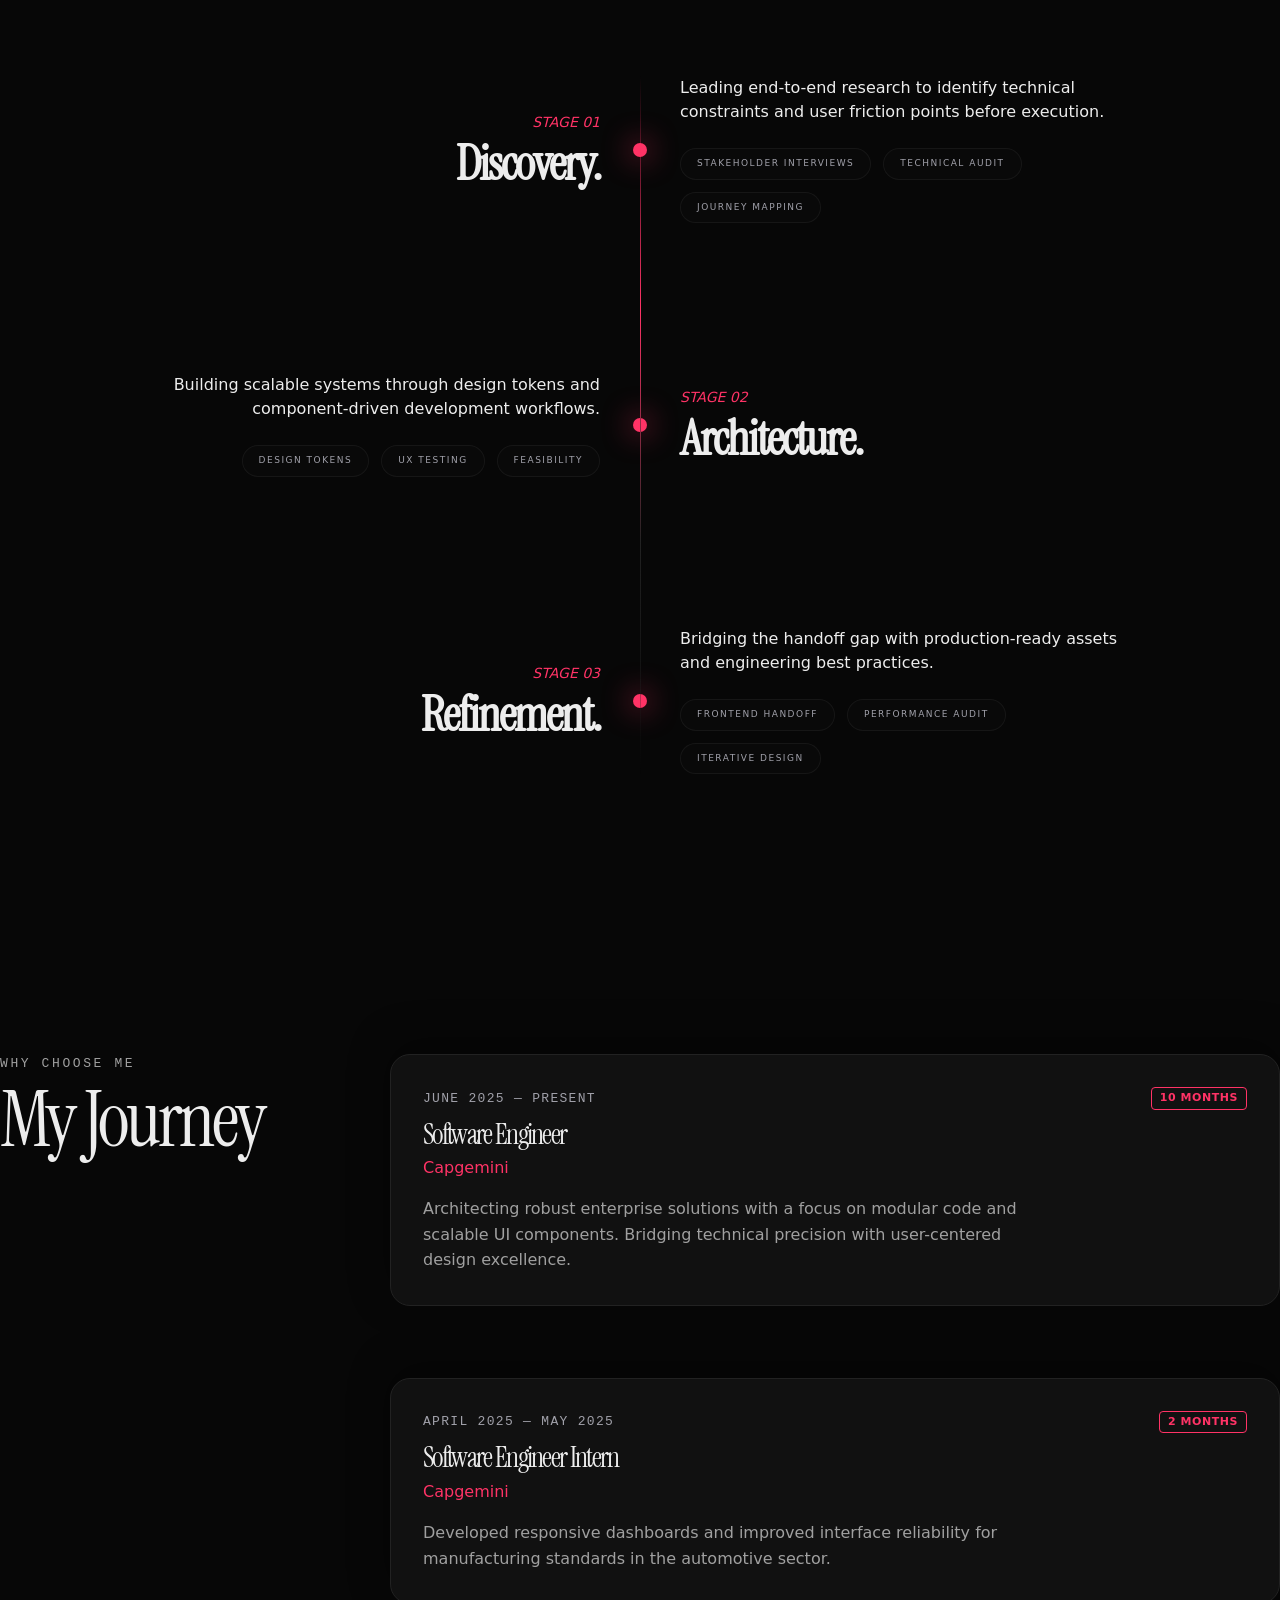
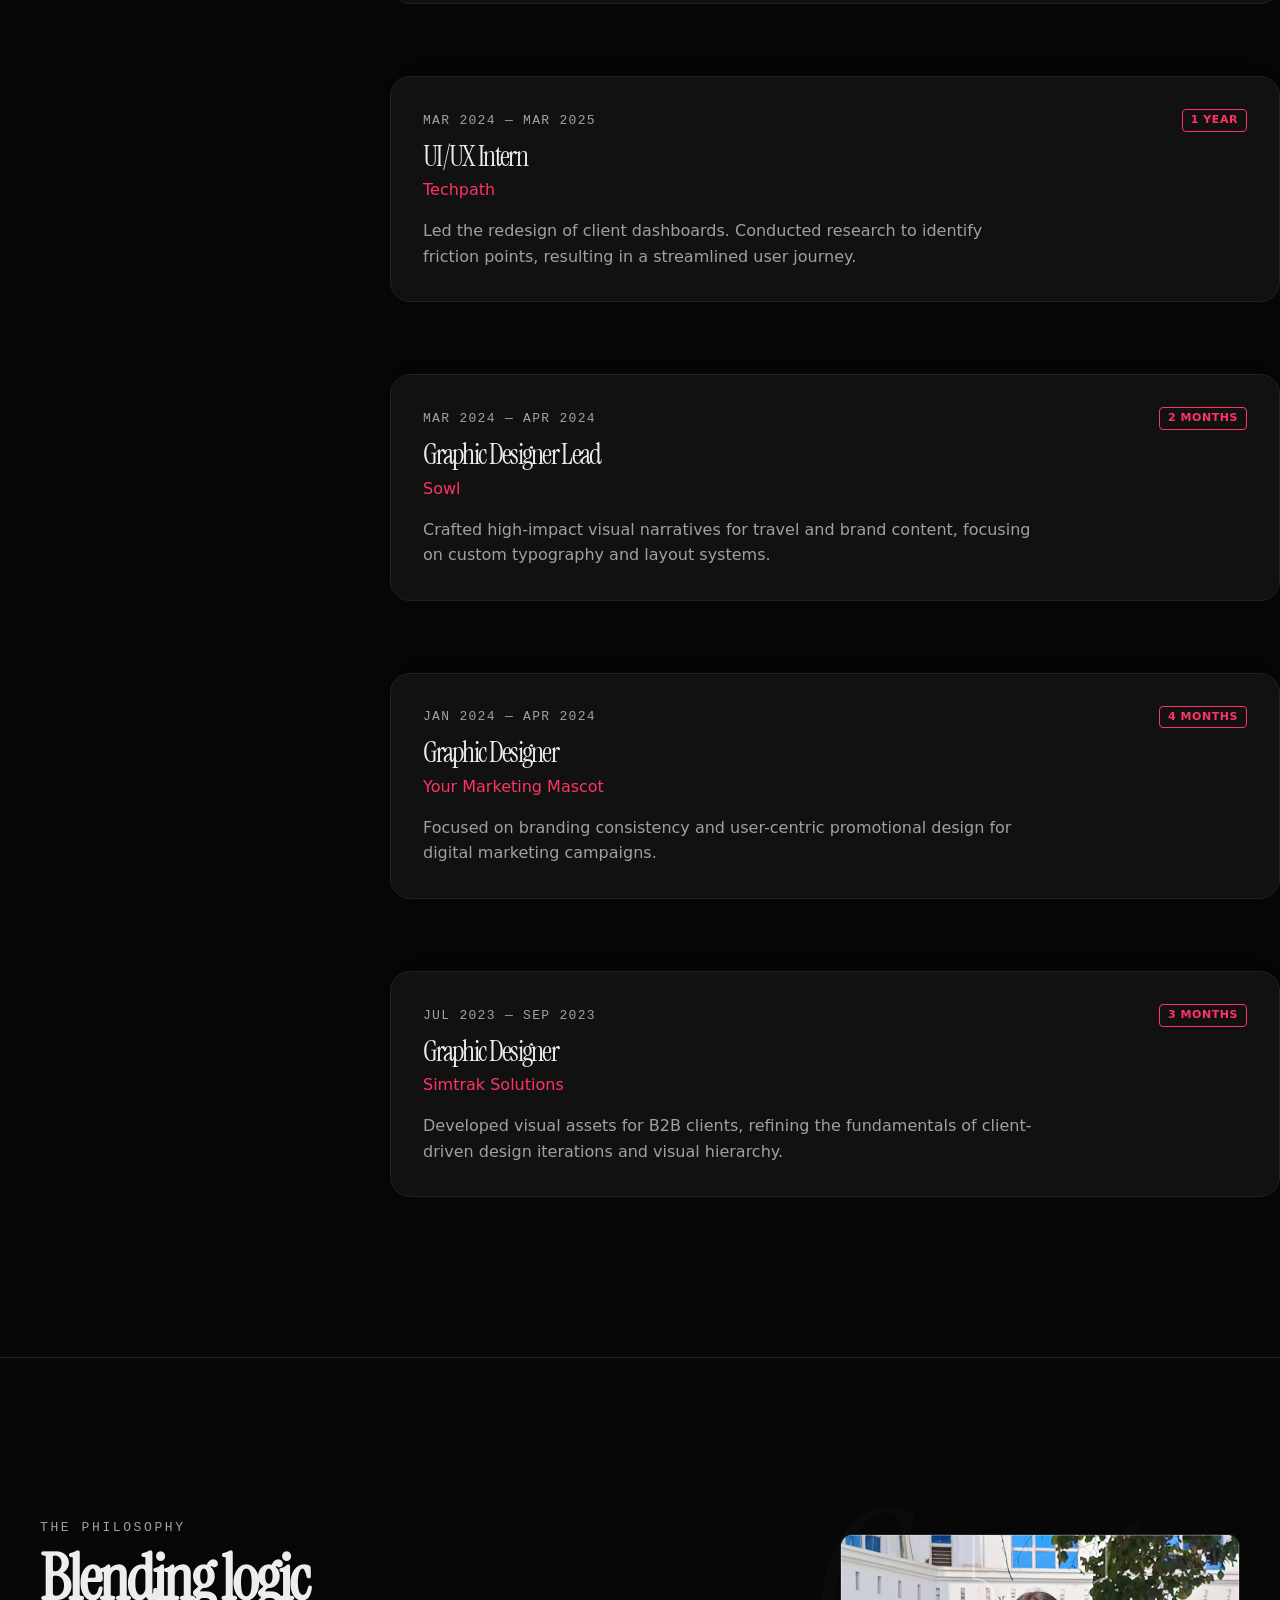
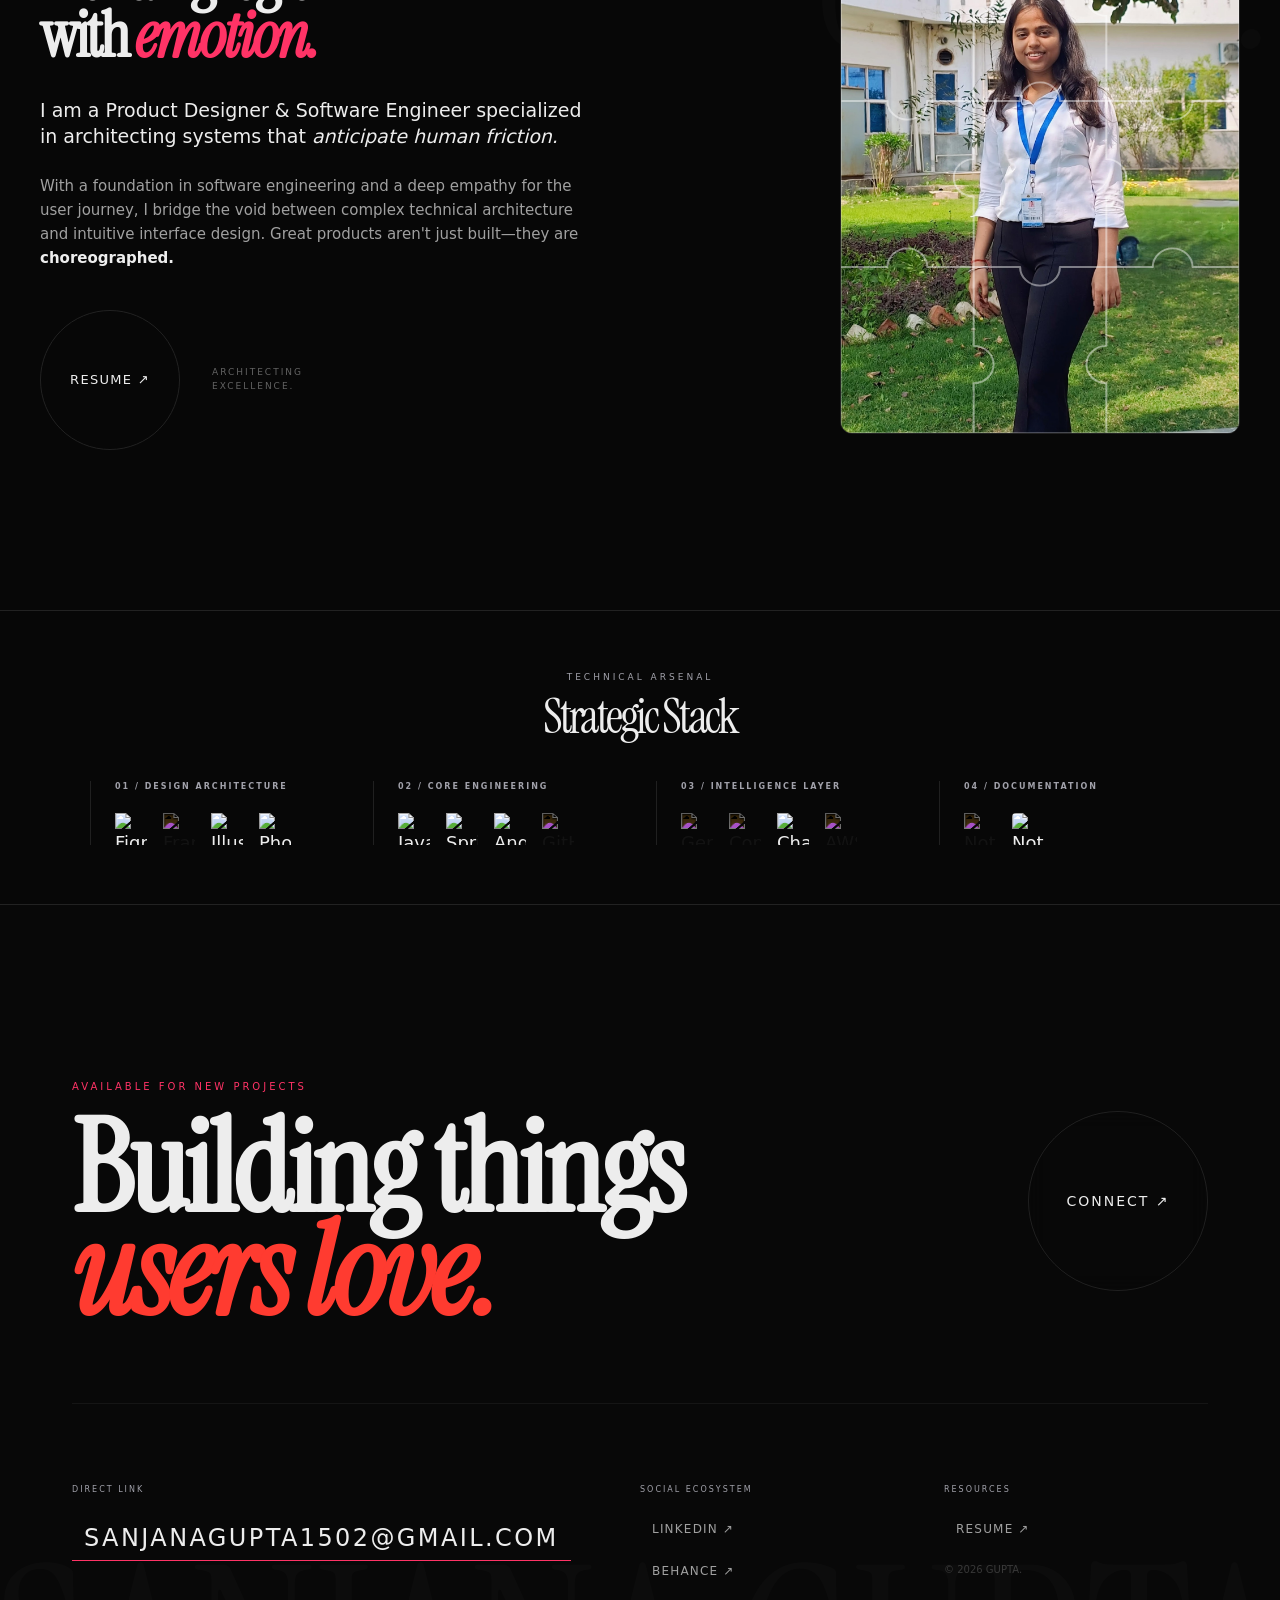
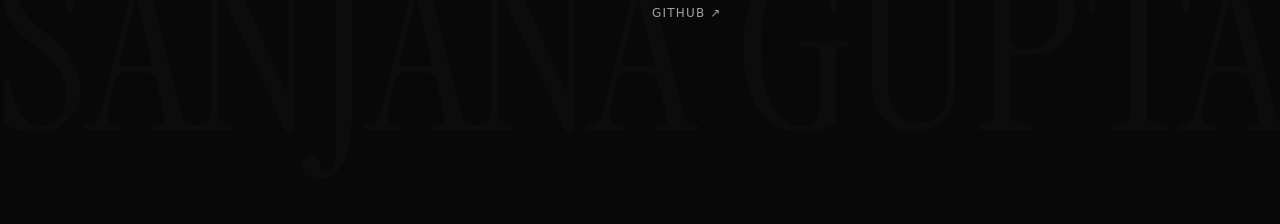
==== commit b8c4641c: "fix: forced dark mode by default and unified theme toggle logic sitewide" ====
--- a/OneDrive/Documents/Portfolio/index.html
+++ b/OneDrive/Documents/Portfolio/index.html
@@ -73,7 +73,7 @@
     <!-- Theme Guard: Prevent Flash of Incorrect Theme -->
     <script>
         (function() {
-            const savedTheme = localStorage.getItem('portfolio-theme') || (window.matchMedia('(prefers-color-scheme: dark)').matches ? 'dark' : 'light');
+            const savedTheme = localStorage.getItem('portfolio-theme') || 'dark';
             document.documentElement.setAttribute('data-theme', savedTheme);
         })();
     </script>
@@ -375,7 +375,7 @@
             <a href="#about" class="nav__link magnetic hoverable">About</a>
             <a href="https://drive.google.com/file/d/1_UlnaPvmlF-WjHcZ0Hj5qMyaHlZNzmox/view?usp=drive_link" target="_blank" class="nav__link magnetic hoverable">Resume</a>
             <button class="theme-btn magnetic hoverable" id="themeToggle" aria-label="Toggle Theme">
-                <span id="themeLabel">☾ Dark</span>
+                <span id="themeLabel">☼ Light</span>
             </button>
         </div>
 
@@ -401,7 +401,7 @@
                         <a href="https://github.com/sanjana-gupta02" target="_blank">GitHub</a>
                     </div>
                     <button class="theme-btn theme-btn--mobile" id="themeToggleMobile">
-                        <span id="themeLabelMobile" style="font-size: 11px;">☾ Dark Theme</span>
+                        <span id="themeLabelMobile" style="font-size: 11px;">☼ Light Mode</span>
                     </button>
                 </div>
             </div>
@@ -1099,23 +1099,29 @@
             });
         });
 
-        // Theme Toggle Sync for Mobile
-        const mobileThemeToggle = document.getElementById('themeToggleMobile');
-        const mobileThemeLabel = document.getElementById('themeLabelMobile');
-        
-        if(mobileThemeToggle) {
-            mobileThemeToggle.addEventListener('click', () => {
+        // Integrated Theme Management (Unified Desktop & Mobile)
+        const setupThemeToggle = (btnId, labelId) => {
+            const btn = document.getElementById(btnId);
+            const label = document.getElementById(labelId);
+            if(!btn) return;
+            
+            btn.addEventListener('click', () => {
                 const current = document.documentElement.getAttribute('data-theme');
                 const next = current === 'dark' ? 'light' : 'dark';
                 document.documentElement.setAttribute('data-theme', next);
                 localStorage.setItem('portfolio-theme', next);
                 
-                // Update Labels
-                if(mobileThemeLabel) mobileThemeLabel.textContent = next === 'dark' ? '☼ Light' : '☾ Dark';
-                const desktopLabel = document.getElementById('themeLabel');
-                if(desktopLabel) desktopLabel.textContent = next === 'dark' ? '☼ Light' : '☾ Dark';
+                // Universal Label Sync
+                const labels = ['themeLabel', 'themeLabelMobile'];
+                labels.forEach(id => {
+                    const el = document.getElementById(id);
+                    if(el) el.textContent = next === 'dark' ? '☼ Light' : '☾ Dark';
+                });
             });
-        }
+        };
+
+        setupThemeToggle('themeToggle', 'themeLabel');
+        setupThemeToggle('themeToggleMobile', 'themeLabelMobile');
 
         // Masonry Cards Logic
         const masonryCards = document.querySelectorAll('.flip-reveal-card');
